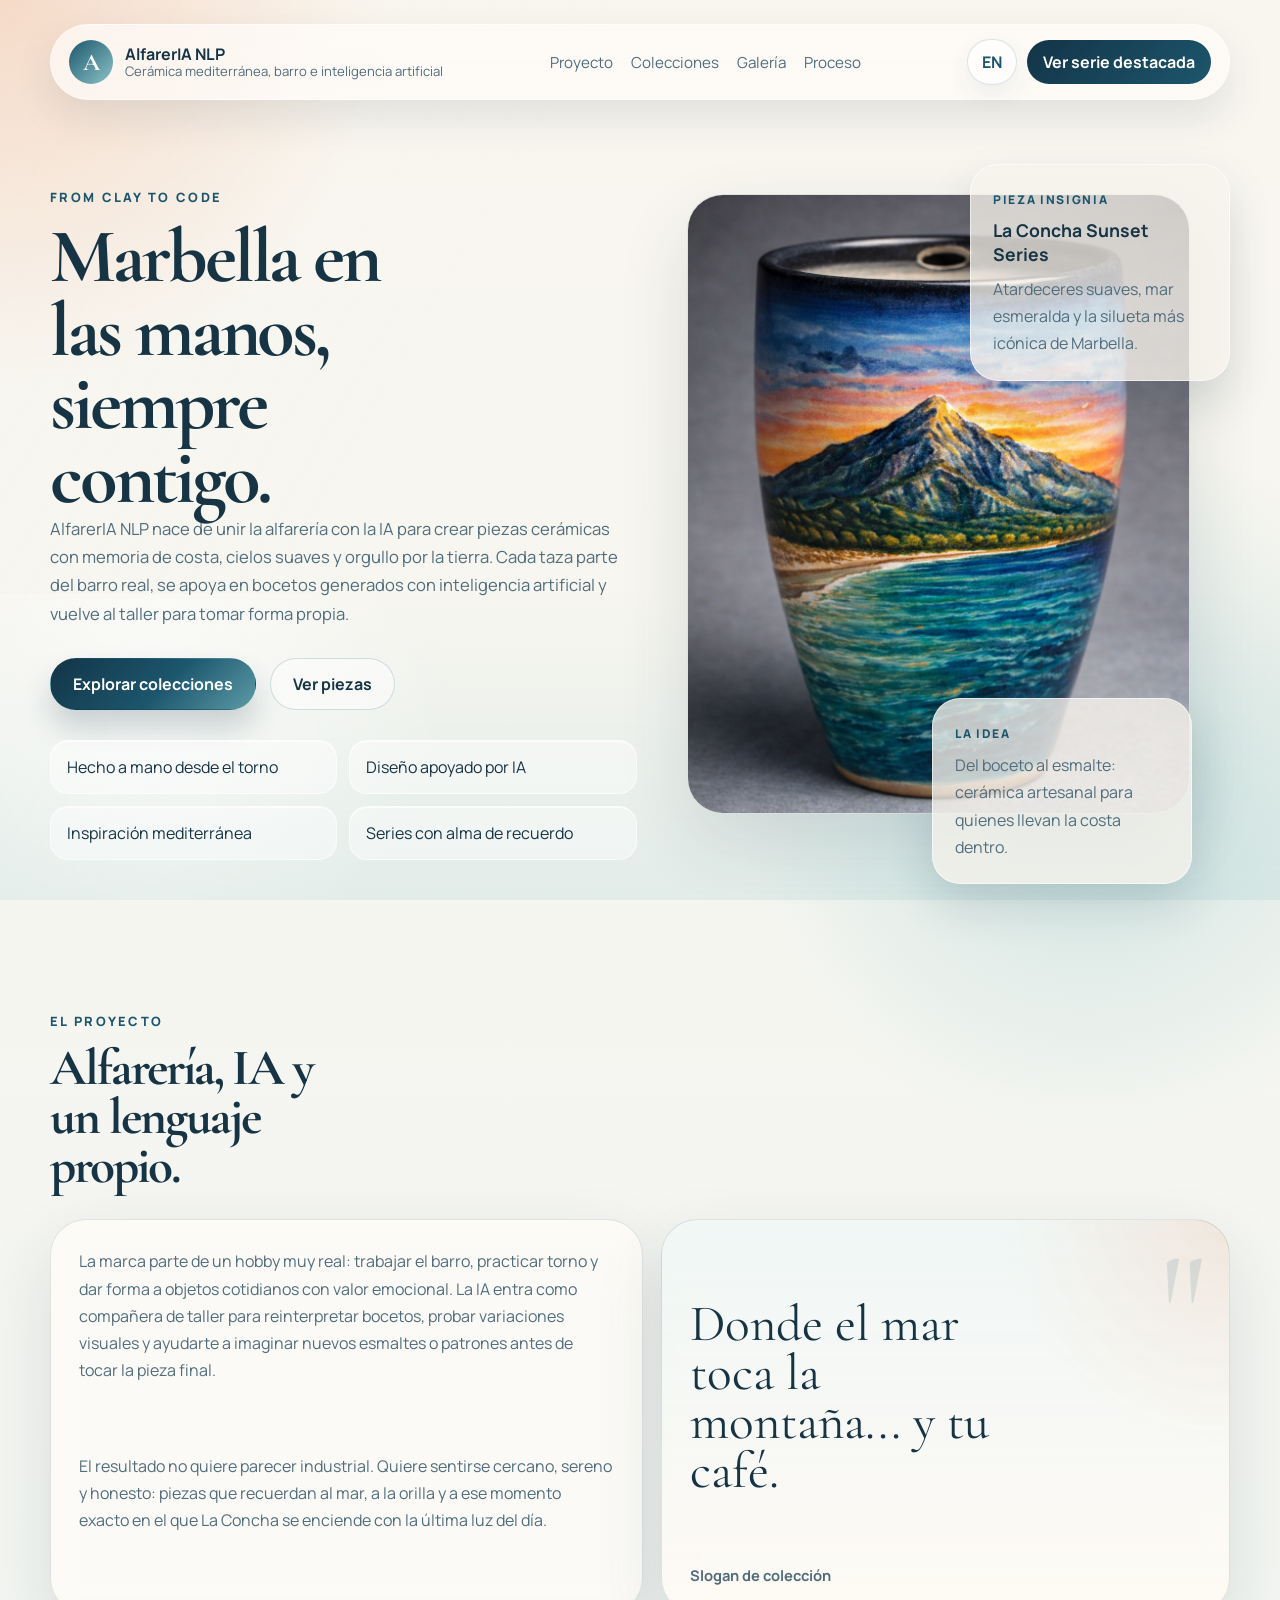
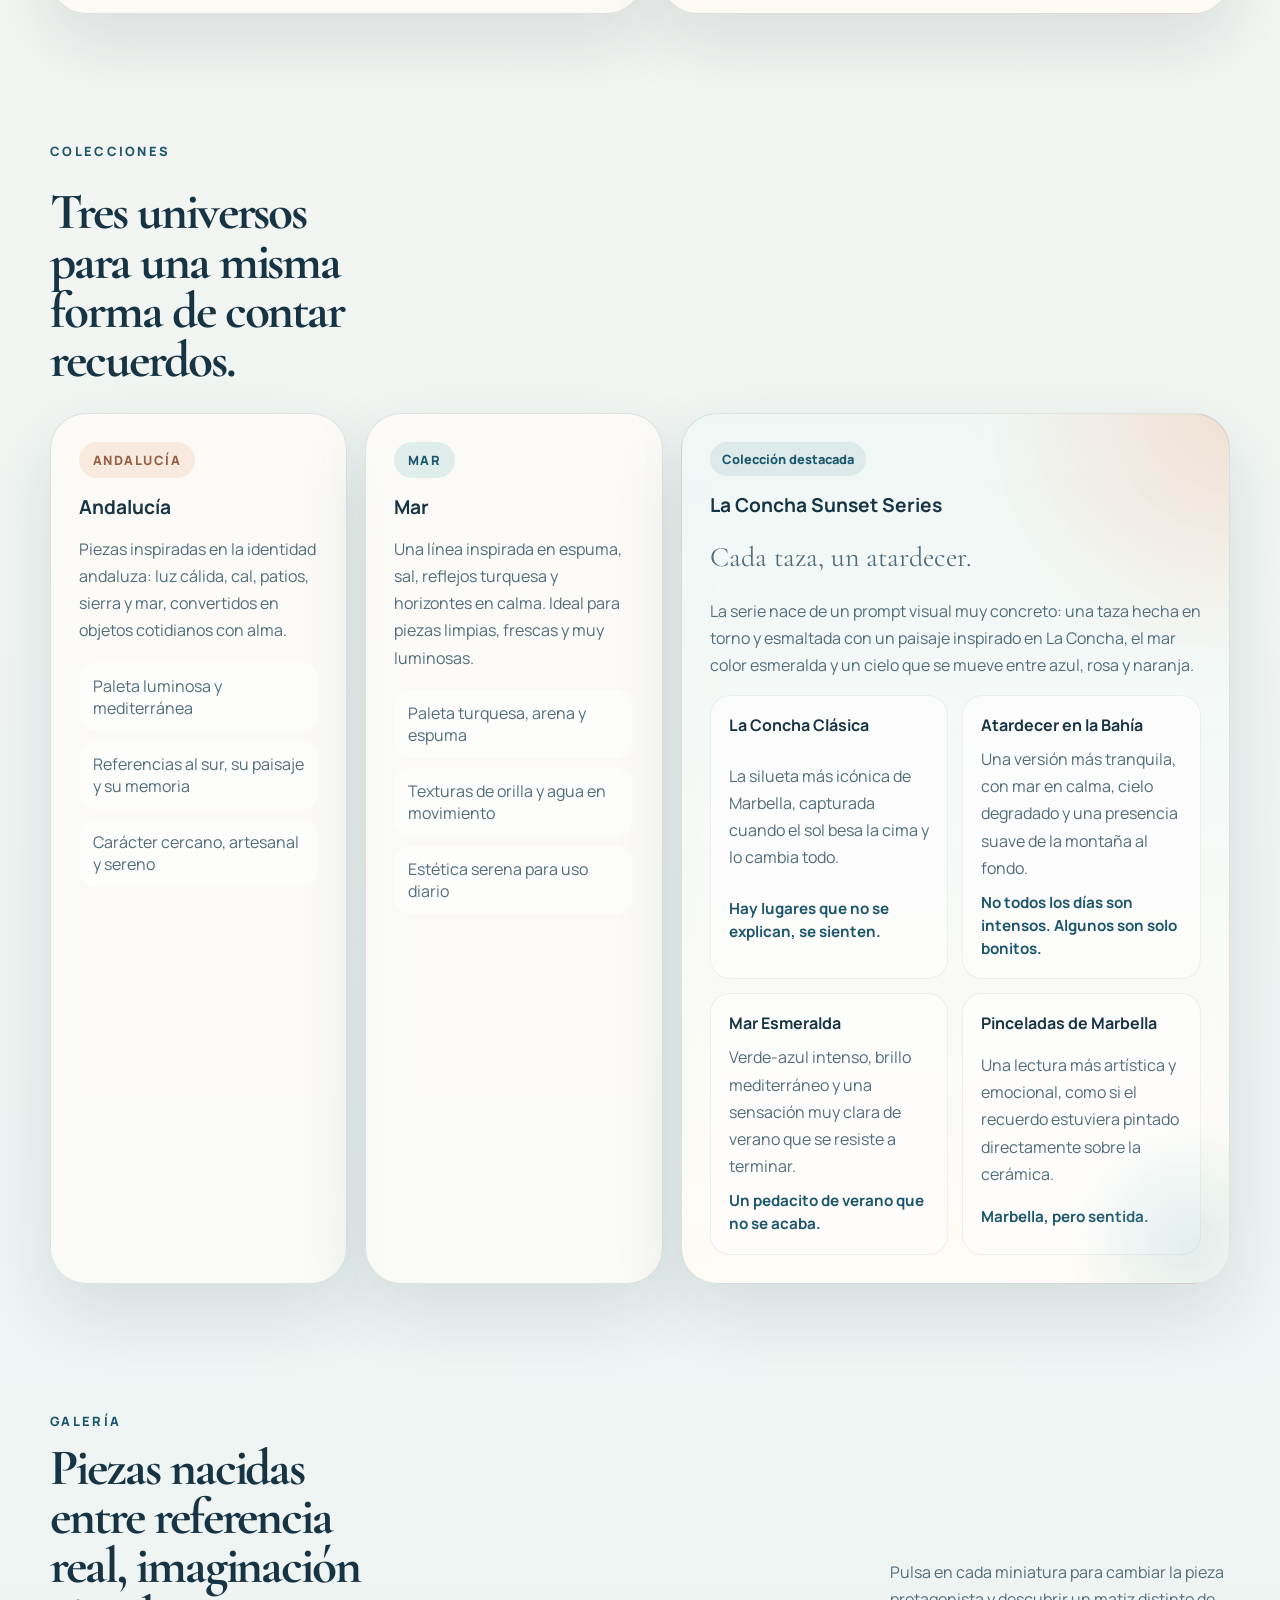
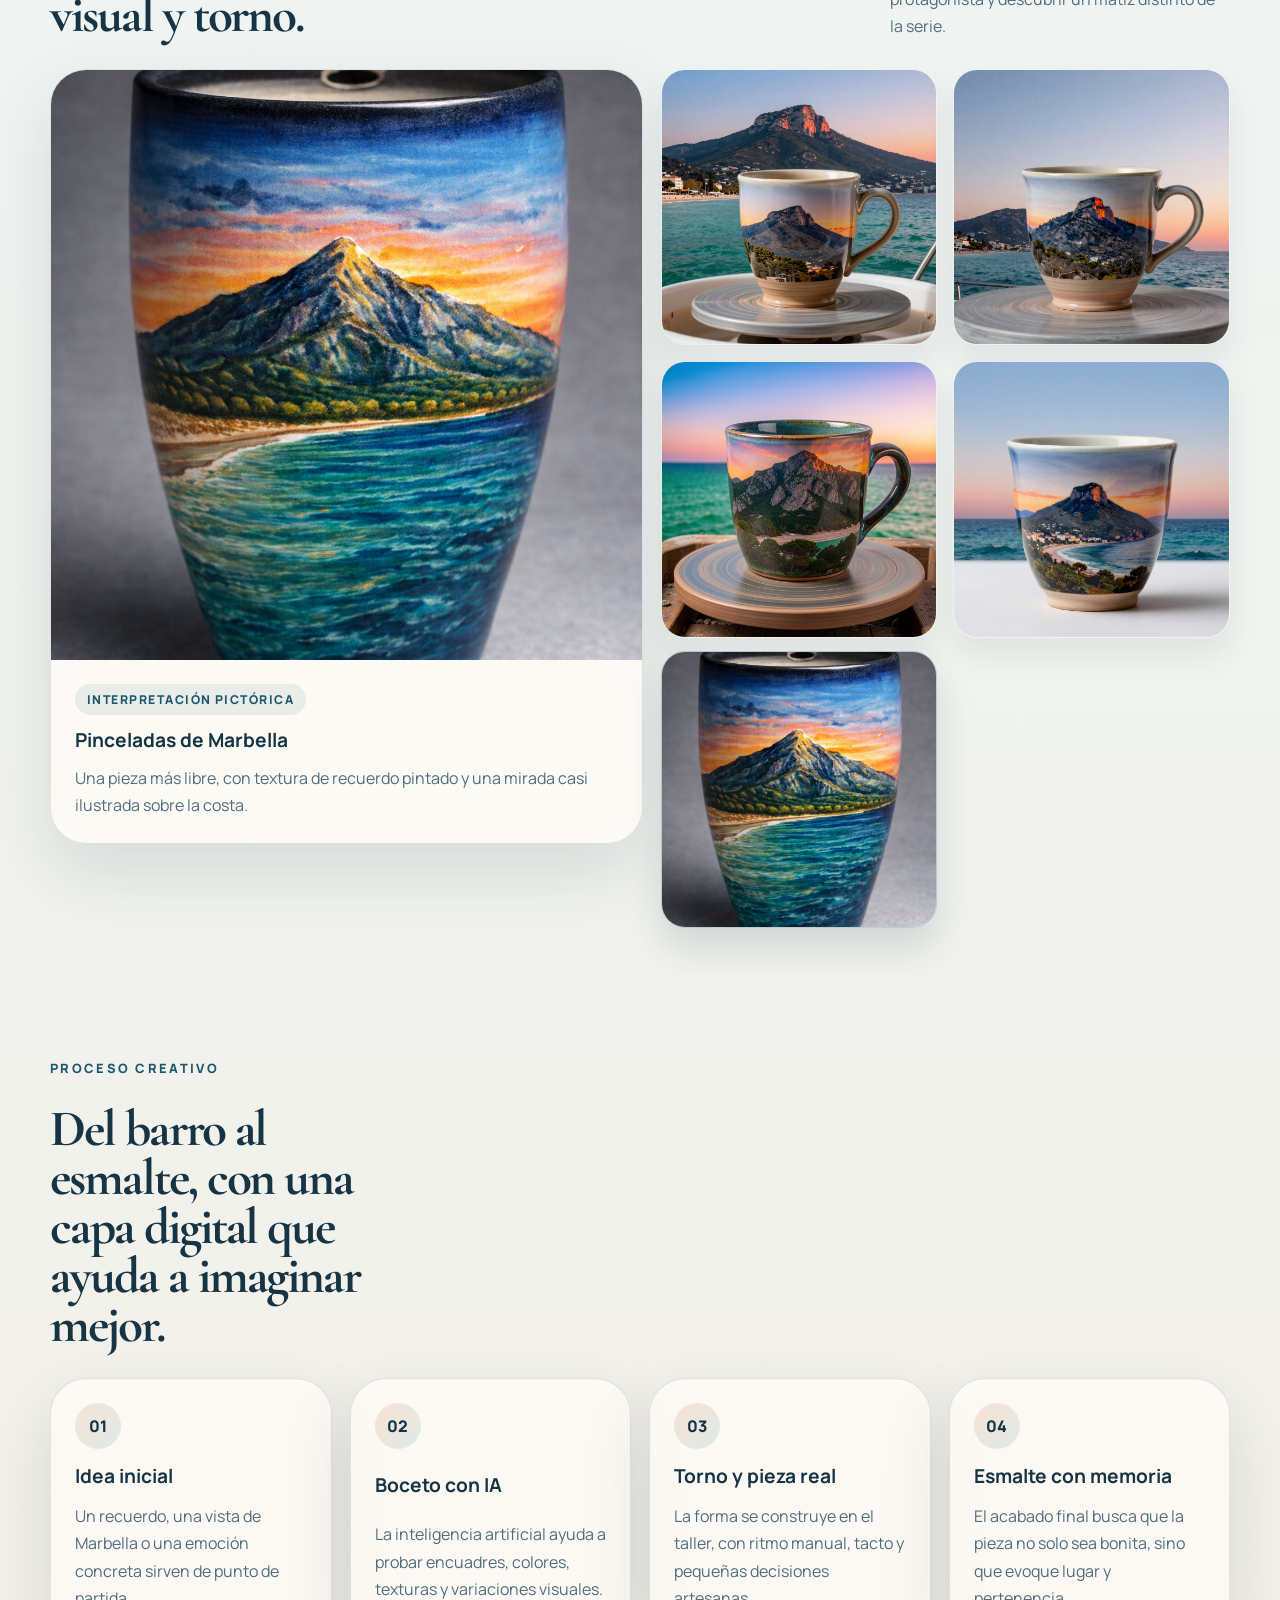
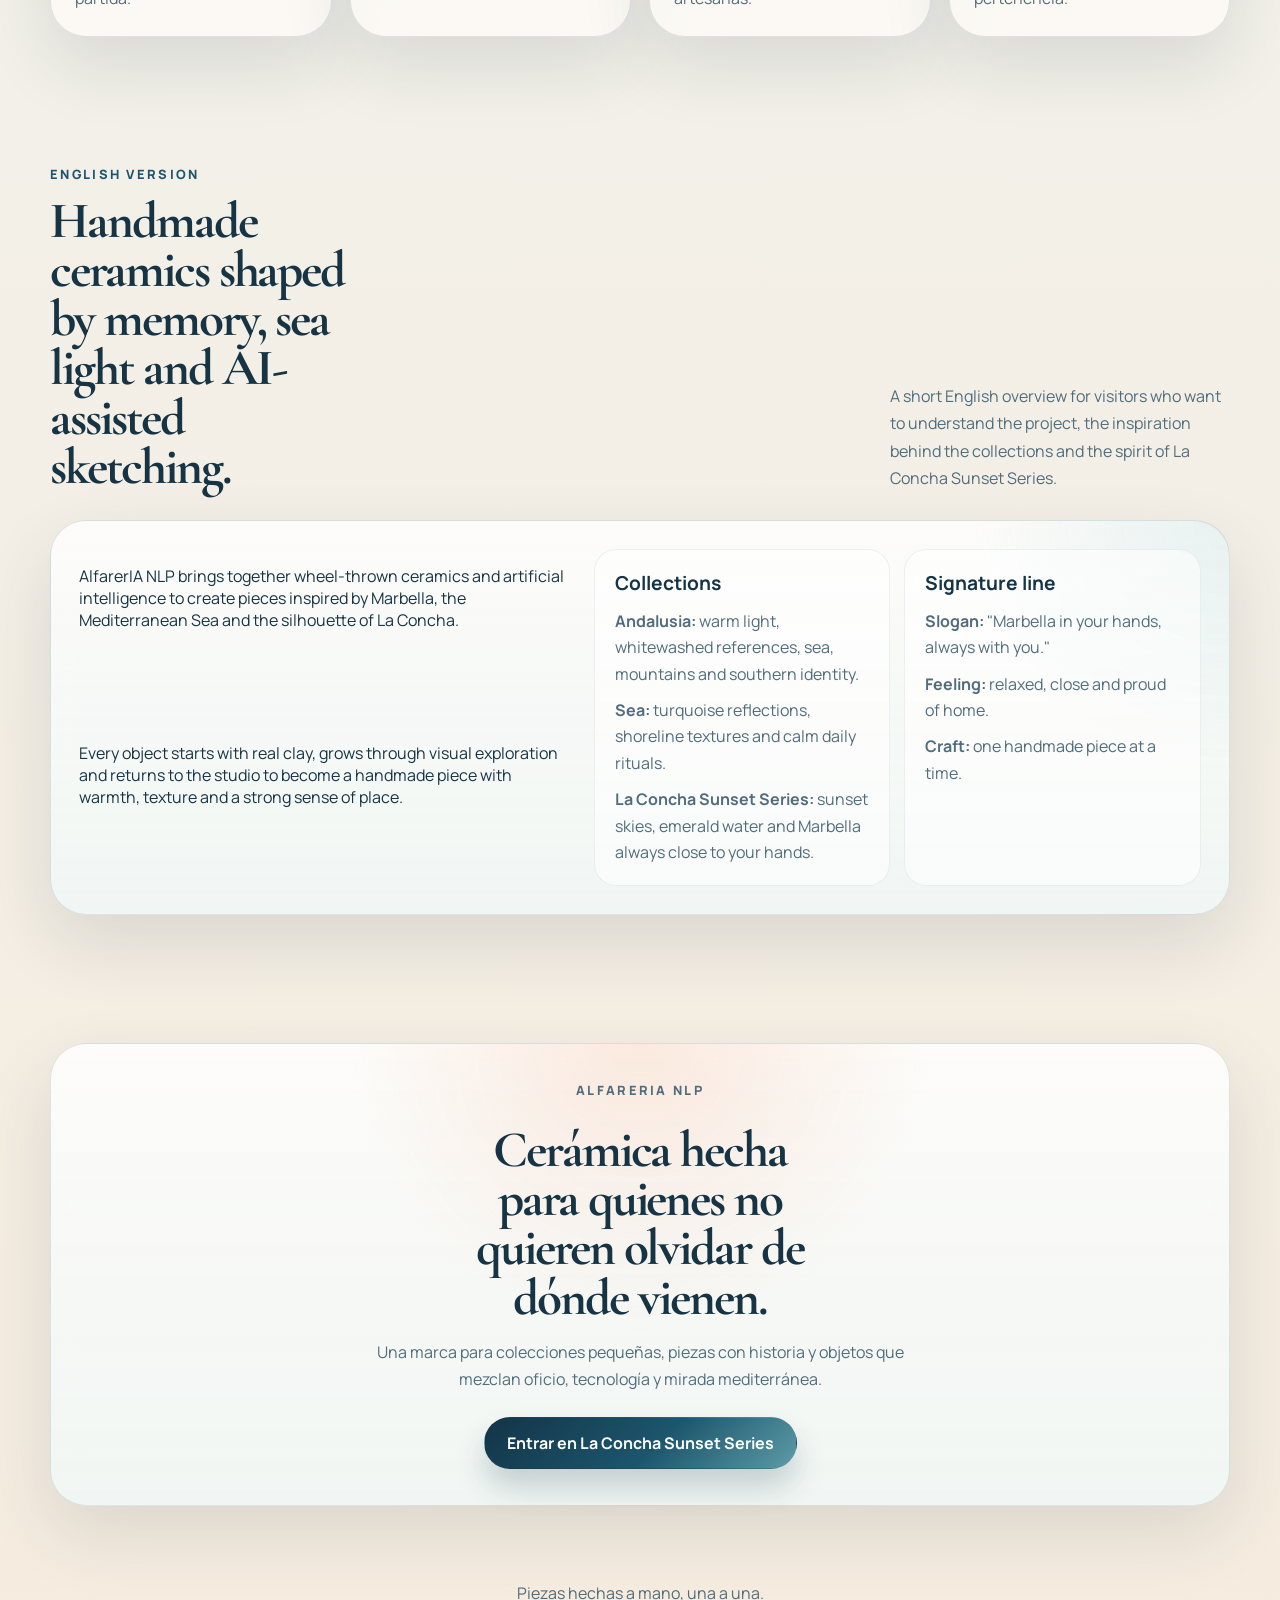
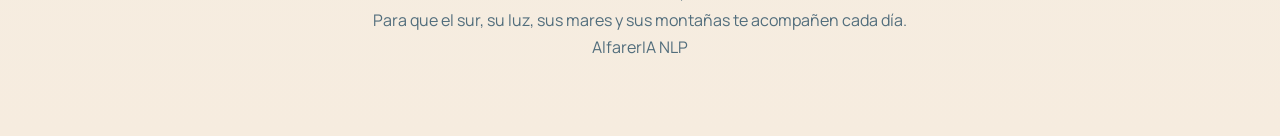
==== index.html @ d413ce05 "Add English navigation button" ====
<!DOCTYPE html>
<html lang="es">
<head>
  <meta charset="UTF-8">
  <meta name="viewport" content="width=device-width, initial-scale=1.0">
  <title>AlfarerIA NLP | Cerámica inspirada en Marbella</title>
  <meta
    name="description"
    content="AlfarerIA NLP une cerámica artesanal e inteligencia artificial para crear piezas inspiradas en Marbella, el mar y La Concha."
  >
  <link rel="preconnect" href="https://fonts.googleapis.com">
  <link rel="preconnect" href="https://fonts.gstatic.com" crossorigin>
  <link
    href="https://fonts.googleapis.com/css2?family=Cormorant+Garamond:wght@500;600;700&family=Manrope:wght@400;500;600;700;800&display=swap"
    rel="stylesheet"
  >
  <link rel="stylesheet" href="./styles.css">
</head>
<body>
  <div class="page-shell">
    <header class="topbar">
      <a class="brand" href="#inicio" aria-label="Ir al inicio de AlfarerIA NLP">
        <span class="brand-mark">A</span>
          <span class="brand-copy">
          <strong>AlfarerIA NLP</strong>
          <span>Cerámica mediterránea, barro e inteligencia artificial</span>
        </span>
      </a>

      <nav class="nav" aria-label="Principal">
        <a href="#proyecto">Proyecto</a>
        <a href="#colecciones">Colecciones</a>
        <a href="#galeria">Galería</a>
        <a href="#proceso">Proceso</a>
      </nav>

      <div class="nav-actions">
        <a class="lang-button" href="#english" aria-label="Ir a la sección en inglés">EN</a>
        <a class="nav-cta" href="#coleccion-destacada">Ver serie destacada</a>
      </div>
    </header>

    <main>
      <section class="hero section" id="inicio">
        <div class="hero-copy">
          <p class="eyebrow">From clay to code</p>
          <h1>Marbella en las manos, siempre contigo.</h1>
          <p class="hero-intro">
            AlfarerIA NLP nace de unir la alfarería con la IA para crear piezas cerámicas con
            memoria de costa, cielos suaves y orgullo por la tierra. Cada taza parte del barro real,
            se apoya en bocetos generados con inteligencia artificial y vuelve al taller para tomar
            forma propia.
          </p>

          <div class="hero-actions">
            <a class="button primary" href="#colecciones">Explorar colecciones</a>
            <a class="button secondary" href="#galeria">Ver piezas</a>
          </div>

          <ul class="hero-highlights" aria-label="Valores de la marca">
            <li>Hecho a mano desde el torno</li>
            <li>Diseño apoyado por IA</li>
            <li>Inspiración mediterránea</li>
            <li>Series con alma de recuerdo</li>
          </ul>
        </div>

        <div class="hero-stage">
          <article class="hero-frame">
            <img
              src="./assets/la-concha-artistica.png"
              alt="Taza cerámica inspirada en La Concha al atardecer"
            >
          </article>

          <article class="hero-note hero-note-top">
            <span class="note-label">Pieza insignia</span>
            <strong>La Concha Sunset Series</strong>
            <p>Atardeceres suaves, mar esmeralda y la silueta más icónica de Marbella.</p>
          </article>

          <article class="hero-note hero-note-bottom">
            <span class="note-label">La idea</span>
            <p>Del boceto al esmalte: cerámica artesanal para quienes llevan la costa dentro.</p>
          </article>
        </div>
      </section>

      <section class="story section" id="proyecto">
        <div class="section-heading">
          <div>
            <p class="eyebrow">El proyecto</p>
            <h2>Alfarería, IA y un lenguaje propio.</h2>
          </div>
        </div>

        <div class="story-layout">
          <article class="story-card story-copy">
            <p>
              La marca parte de un hobby muy real: trabajar el barro, practicar torno y dar forma a
              objetos cotidianos con valor emocional. La IA entra como compañera de taller para
              reinterpretar bocetos, probar variaciones visuales y ayudarte a imaginar nuevos esmaltes
              o patrones antes de tocar la pieza final.
            </p>
            <p>
              El resultado no quiere parecer industrial. Quiere sentirse cercano, sereno y honesto:
              piezas que recuerdan al mar, a la orilla y a ese momento exacto en el que La Concha se
              enciende con la última luz del día.
            </p>
          </article>

          <aside class="story-card story-quote">
            <p class="quote-mark">"</p>
            <p class="quote-copy">
              Donde el mar toca la montaña... y tu café.
            </p>
            <span class="quote-signoff">Slogan de colección</span>
          </aside>
        </div>
      </section>

      <section class="collections section" id="colecciones">
        <div class="section-heading">
          <p class="eyebrow">Colecciones</p>
          <h2>Tres universos para una misma forma de contar recuerdos.</h2>
        </div>

        <div class="collections-grid">
          <article class="collection-card">
            <div class="collection-icon cats">Andalucía</div>
            <h3>Andalucía</h3>
            <p>
              Piezas inspiradas en la identidad andaluza: luz cálida, cal, patios, sierra y mar,
              convertidos en objetos cotidianos con alma.
            </p>
            <ul class="collection-points">
              <li>Paleta luminosa y mediterránea</li>
              <li>Referencias al sur, su paisaje y su memoria</li>
              <li>Carácter cercano, artesanal y sereno</li>
            </ul>
          </article>

          <article class="collection-card">
            <div class="collection-icon sea">Mar</div>
            <h3>Mar</h3>
            <p>
              Una línea inspirada en espuma, sal, reflejos turquesa y horizontes en calma. Ideal
              para piezas limpias, frescas y muy luminosas.
            </p>
            <ul class="collection-points">
              <li>Paleta turquesa, arena y espuma</li>
              <li>Texturas de orilla y agua en movimiento</li>
              <li>Estética serena para uso diario</li>
            </ul>
          </article>

          <article class="collection-card featured" id="coleccion-destacada">
            <div class="collection-badge">Colección destacada</div>
            <h3>La Concha Sunset Series</h3>
            <p class="featured-slogan">Cada taza, un atardecer.</p>
            <p>
              La serie nace de un prompt visual muy concreto: una taza hecha en torno y esmaltada con
              un paisaje inspirado en La Concha, el mar color esmeralda y un cielo que se mueve entre
              azul, rosa y naranja.
            </p>

            <div class="series-content">
              <article class="series-piece">
                <h4>La Concha Clásica</h4>
                <p>
                  La silueta más icónica de Marbella, capturada cuando el sol besa la cima y lo cambia
                  todo.
                </p>
                <blockquote>Hay lugares que no se explican, se sienten.</blockquote>
              </article>

              <article class="series-piece">
                <h4>Atardecer en la Bahía</h4>
                <p>
                  Una versión más tranquila, con mar en calma, cielo degradado y una presencia suave
                  de la montaña al fondo.
                </p>
                <blockquote>No todos los días son intensos. Algunos son solo bonitos.</blockquote>
              </article>

              <article class="series-piece">
                <h4>Mar Esmeralda</h4>
                <p>
                  Verde-azul intenso, brillo mediterráneo y una sensación muy clara de verano que se
                  resiste a terminar.
                </p>
                <blockquote>Un pedacito de verano que no se acaba.</blockquote>
              </article>

              <article class="series-piece">
                <h4>Pinceladas de Marbella</h4>
                <p>
                  Una lectura más artística y emocional, como si el recuerdo estuviera pintado
                  directamente sobre la cerámica.
                </p>
                <blockquote>Marbella, pero sentida.</blockquote>
              </article>
            </div>
          </article>
        </div>
      </section>

      <section class="gallery section" id="galeria">
        <div class="section-heading split">
          <div>
            <p class="eyebrow">Galería</p>
            <h2>Piezas nacidas entre referencia real, imaginación visual y torno.</h2>
          </div>
          <p class="section-note">
            Pulsa en cada miniatura para cambiar la pieza protagonista y descubrir un matiz distinto
            de la serie.
          </p>
        </div>

        <div class="gallery-layout">
          <article class="gallery-spotlight">
            <img
              id="spotlight-image"
              src="./assets/la-concha-artistica.png"
              alt="Pieza destacada de AlfarerIA NLP"
            >
            <div class="spotlight-copy">
              <span class="spotlight-kicker" id="spotlight-kicker">Interpretación pictórica</span>
              <h3 id="spotlight-title">Pinceladas de Marbella</h3>
              <p id="spotlight-text">
                Una pieza más libre, con textura de recuerdo pintado y una mirada casi ilustrada
                sobre la costa.
              </p>
            </div>
          </article>

          <div class="gallery-thumbs" aria-label="Selector de piezas">
            <button
              class="thumb-button"
              type="button"
              data-image="./assets/la-concha-bahia.png"
              data-kicker="La Concha Sunset Series"
              data-title="Atardecer en la bahía"
              data-text="Una taza que recoge la calma del Mediterráneo y la convierte en un pequeño ritual diario."
            >
              <img src="./assets/la-concha-bahia.png" alt="Vista de Atardecer en la bahía">
            </button>

            <button
              class="thumb-button"
              type="button"
              data-image="./assets/la-concha-torno.png"
              data-kicker="Pieza en proceso"
              data-title="La montaña sobre el torno"
              data-text="El paisaje mediterráneo se funde con el gesto artesanal y recuerda de dónde viene cada forma."
            >
              <img src="./assets/la-concha-torno.png" alt="Taza en torno inspirada en La Concha">
            </button>

            <button
              class="thumb-button"
              type="button"
              data-image="./assets/la-concha-mar.png"
              data-kicker="Serie destacada"
              data-title="Mar esmeralda"
              data-text="Turquesas luminosos, aire salino y la sensación de tener la costa a un sorbo de distancia."
            >
              <img src="./assets/la-concha-mar.png" alt="Taza con mar esmeralda y La Concha">
            </button>

            <button
              class="thumb-button"
              type="button"
              data-image="./assets/la-concha-costa.png"
              data-kicker="Lectura serena"
              data-title="Costa en calma"
              data-text="Una versión limpia y suave que deja respirar la orilla, la curva de la bahía y la luz del final del día."
            >
              <img src="./assets/la-concha-costa.png" alt="Taza con vista de la costa de Marbella">
            </button>

            <button
              class="thumb-button active"
              type="button"
              data-image="./assets/la-concha-artistica.png"
              data-kicker="Interpretación pictórica"
              data-title="Pinceladas de Marbella"
              data-text="Una pieza más libre, con textura de recuerdo pintado y una mirada casi ilustrada sobre la costa."
            >
              <img src="./assets/la-concha-artistica.png" alt="Pieza artística inspirada en Marbella">
            </button>
          </div>
        </div>
      </section>

      <section class="process section" id="proceso">
        <div class="section-heading">
          <p class="eyebrow">Proceso creativo</p>
          <h2>Del barro al esmalte, con una capa digital que ayuda a imaginar mejor.</h2>
        </div>

        <div class="process-grid">
          <article class="process-card">
            <span>01</span>
            <h3>Idea inicial</h3>
            <p>Un recuerdo, una vista de Marbella o una emoción concreta sirven de punto de partida.</p>
          </article>

          <article class="process-card">
            <span>02</span>
            <h3>Boceto con IA</h3>
            <p>La inteligencia artificial ayuda a probar encuadres, colores, texturas y variaciones visuales.</p>
          </article>

          <article class="process-card">
            <span>03</span>
            <h3>Torno y pieza real</h3>
            <p>La forma se construye en el taller, con ritmo manual, tacto y pequeñas decisiones artesanas.</p>
          </article>

          <article class="process-card">
            <span>04</span>
            <h3>Esmalte con memoria</h3>
            <p>El acabado final busca que la pieza no solo sea bonita, sino que evoque lugar y pertenencia.</p>
          </article>
        </div>
      </section>

      <section class="translation section" id="english">
        <div class="section-heading split">
          <div>
            <p class="eyebrow">English version</p>
            <h2>Handmade ceramics shaped by memory, sea light and AI-assisted sketching.</h2>
          </div>
          <p class="section-note">
            A short English overview for visitors who want to understand the project, the inspiration
            behind the collections and the spirit of La Concha Sunset Series.
          </p>
        </div>

        <div class="translation-card">
          <div class="translation-copy">
            <p>
              AlfarerIA NLP brings together wheel-thrown ceramics and artificial intelligence to create
              pieces inspired by Marbella, the Mediterranean Sea and the silhouette of La Concha.
            </p>
            <p>
              Every object starts with real clay, grows through visual exploration and returns to the
              studio to become a handmade piece with warmth, texture and a strong sense of place.
            </p>
          </div>

          <div class="translation-grid">
            <article>
              <h3>Collections</h3>
              <p><strong>Andalusia:</strong> warm light, whitewashed references, sea, mountains and southern identity.</p>
              <p><strong>Sea:</strong> turquoise reflections, shoreline textures and calm daily rituals.</p>
              <p><strong>La Concha Sunset Series:</strong> sunset skies, emerald water and Marbella always close to your hands.</p>
            </article>

            <article>
              <h3>Signature line</h3>
              <p><strong>Slogan:</strong> "Marbella in your hands, always with you."</p>
              <p><strong>Feeling:</strong> relaxed, close and proud of home.</p>
              <p><strong>Craft:</strong> one handmade piece at a time.</p>
            </article>
          </div>
        </div>
      </section>

      <section class="cta section">
        <div class="cta-card">
          <p class="eyebrow">AlfarerIA NLP</p>
          <h2>Cerámica hecha para quienes no quieren olvidar de dónde vienen.</h2>
          <p>
            Una marca para colecciones pequeñas, piezas con historia y objetos que mezclan oficio,
            tecnología y mirada mediterránea.
          </p>
          <a class="button primary" href="#coleccion-destacada">Entrar en La Concha Sunset Series</a>
        </div>
      </section>
    </main>

    <footer class="footer">
      <p>Piezas hechas a mano, una a una.</p>
      <p>Para que el sur, su luz, sus mares y sus montañas te acompañen cada día.</p>
      <p>AlfarerIA NLP</p>
    </footer>
  </div>

  <script src="./script.js"></script>
</body>
</html>
---- styles.css ----
:root {
  --sand-0: #f8f3ea;
  --sand-1: #efe4d5;
  --foam: #edf7f6;
  --sea-light: #8cc4c7;
  --sea: #5c9ba7;
  --sea-deep: #1c566d;
  --sea-night: #133447;
  --sunset: #f1b38f;
  --pearl: #fffdfa;
  --ink: #173445;
  --ink-soft: #516d7c;
  --line: rgba(23, 52, 69, 0.12);
  --shadow: 0 28px 70px rgba(23, 52, 69, 0.12);
  --radius-xl: 36px;
  --radius-lg: 28px;
  --radius-md: 20px;
  --radius-sm: 14px;
}

* {
  box-sizing: border-box;
}

html {
  scroll-behavior: smooth;
}

body {
  margin: 0;
  min-height: 100vh;
  color: var(--ink);
  font-family: "Manrope", "Avenir Next", "Segoe UI", sans-serif;
  background:
    radial-gradient(circle at top left, rgba(241, 179, 143, 0.44), transparent 24rem),
    radial-gradient(circle at 85% 12%, rgba(140, 196, 199, 0.38), transparent 22rem),
    linear-gradient(180deg, #f9f6ef 0%, #eef5f4 44%, #f6ecdf 100%);
}

body::before,
body::after {
  content: "";
  position: fixed;
  inset: auto 0 0;
  pointer-events: none;
  z-index: 0;
}

body::before {
  height: 34vh;
  background:
    radial-gradient(circle at 12% 30%, rgba(255, 255, 255, 0.58), transparent 18rem),
    linear-gradient(180deg, rgba(237, 247, 246, 0), rgba(140, 196, 199, 0.18));
}

body::after {
  inset: 0;
  background-image:
    linear-gradient(120deg, rgba(255, 255, 255, 0.16) 0%, transparent 36%),
    repeating-linear-gradient(
      -18deg,
      rgba(255, 255, 255, 0.1) 0,
      rgba(255, 255, 255, 0.1) 1px,
      transparent 1px,
      transparent 16px
    );
  opacity: 0.4;
}

img {
  display: block;
  width: 100%;
}

a {
  color: inherit;
}

button,
input,
select {
  font: inherit;
}

.page-shell {
  position: relative;
  z-index: 1;
  width: min(1180px, calc(100% - 32px));
  margin: 24px auto 56px;
}

.topbar {
  position: sticky;
  top: 16px;
  display: flex;
  align-items: center;
  justify-content: space-between;
  gap: 18px;
  padding: 14px 18px;
  border: 1px solid rgba(255, 255, 255, 0.55);
  border-radius: 999px;
  background: rgba(255, 253, 250, 0.7);
  box-shadow: 0 18px 40px rgba(20, 52, 69, 0.1);
  backdrop-filter: blur(18px);
}

.brand {
  display: inline-flex;
  align-items: center;
  gap: 12px;
  text-decoration: none;
}

.brand-mark {
  display: grid;
  place-items: center;
  width: 44px;
  height: 44px;
  border-radius: 50%;
  background: linear-gradient(135deg, var(--sea-deep) 0%, var(--sea-light) 100%);
  color: #fff;
  font-family: "Cormorant Garamond", Georgia, serif;
  font-size: 1.5rem;
  font-weight: 700;
}

.brand-copy {
  display: grid;
  gap: 2px;
  line-height: 1.05;
}

.brand-copy strong {
  font-size: 1rem;
}

.brand-copy span {
  color: var(--ink-soft);
  font-size: 0.82rem;
}

.nav {
  display: flex;
  gap: 18px;
}

.nav-actions {
  display: flex;
  align-items: center;
  gap: 10px;
}

.nav a,
.nav-cta,
.lang-button {
  text-decoration: none;
  transition: color 180ms ease, transform 180ms ease, background 180ms ease;
}

.nav a {
  color: var(--ink-soft);
  font-size: 0.95rem;
}

.nav a:hover,
.nav a:focus-visible {
  color: var(--sea-deep);
}

.nav-cta,
.lang-button,
.button {
  display: inline-flex;
  align-items: center;
  justify-content: center;
  border-radius: 999px;
  text-decoration: none;
  font-weight: 700;
}

.nav-cta {
  padding: 11px 16px;
  background: linear-gradient(135deg, var(--sea-night) 0%, var(--sea-deep) 100%);
  color: #fff;
}

.lang-button {
  min-width: 46px;
  padding: 11px 14px;
  border: 1px solid rgba(28, 86, 109, 0.16);
  background: rgba(255, 255, 255, 0.58);
  color: var(--sea-deep);
  box-shadow: 0 10px 24px rgba(20, 52, 69, 0.07);
}

.lang-button:hover,
.lang-button:focus-visible,
.nav-cta:hover,
.button:hover {
  transform: translateY(-1px);
}

.section {
  padding: 64px 0;
}

.hero {
  display: grid;
  grid-template-columns: 1.02fr 0.98fr;
  gap: 30px;
  align-items: center;
  min-height: calc(100vh - 140px);
}

.eyebrow {
  margin: 0 0 14px;
  color: var(--sea-deep);
  font-size: 0.8rem;
  font-weight: 800;
  letter-spacing: 0.18em;
  text-transform: uppercase;
}

h1,
h2,
h3,
h4 {
  margin: 0;
}

h1,
h2 {
  font-family: "Cormorant Garamond", Georgia, serif;
  letter-spacing: -0.04em;
  line-height: 0.96;
}

h1 {
  max-width: 11ch;
  font-size: clamp(3.4rem, 6vw, 6.1rem);
}

h2 {
  max-width: 13ch;
  font-size: clamp(2.5rem, 4vw, 4rem);
}

h3 {
  font-size: 1.2rem;
}

.hero-intro,
.section-note,
.story-copy p,
.collection-card p,
.series-piece p,
.spotlight-copy p,
.process-card p,
.cta-card p,
.footer p,
.hero-note p {
  margin: 0;
  color: var(--ink-soft);
  line-height: 1.7;
}

.hero-intro {
  max-width: 62ch;
  font-size: 1.04rem;
}

.hero-actions {
  display: flex;
  flex-wrap: wrap;
  gap: 14px;
  margin-top: 30px;
}

.button {
  padding: 14px 22px;
  border: 1px solid transparent;
  transition: transform 180ms ease, box-shadow 180ms ease, border-color 180ms ease;
}

.button.primary {
  background: linear-gradient(135deg, var(--sea-night) 0%, var(--sea-deep) 55%, var(--sea) 100%);
  color: #fff;
  box-shadow: 0 18px 30px rgba(19, 52, 71, 0.2);
}

.button.secondary {
  border-color: rgba(28, 86, 109, 0.18);
  background: rgba(255, 255, 255, 0.48);
  color: var(--ink);
}

.hero-highlights {
  display: grid;
  grid-template-columns: repeat(2, minmax(0, 1fr));
  gap: 12px;
  padding: 0;
  margin: 30px 0 0;
  list-style: none;
}

.hero-highlights li {
  padding: 15px 16px;
  border: 1px solid rgba(255, 255, 255, 0.6);
  border-radius: 18px;
  background: rgba(255, 255, 255, 0.42);
  box-shadow: inset 0 1px 0 rgba(255, 255, 255, 0.65);
}

.hero-stage {
  position: relative;
  min-height: 720px;
}

.hero-frame,
.story-card,
.collection-card,
.gallery-spotlight,
.process-card,
.cta-card {
  border: 1px solid var(--line);
  border-radius: var(--radius-xl);
  background: rgba(255, 253, 249, 0.72);
  box-shadow: var(--shadow);
  backdrop-filter: blur(12px);
}

.hero-frame {
  position: absolute;
  inset: 30px 40px 70px 20px;
  overflow: hidden;
}

.hero-frame img {
  height: 100%;
  object-fit: cover;
}

.hero-frame::after {
  content: "";
  position: absolute;
  inset: auto 0 0;
  height: 44%;
  background: linear-gradient(180deg, rgba(20, 52, 69, 0), rgba(20, 52, 69, 0.12));
}

.hero-note {
  position: absolute;
  max-width: 260px;
  padding: 22px;
  border: 1px solid rgba(255, 255, 255, 0.58);
  border-radius: var(--radius-lg);
  background: rgba(247, 242, 236, 0.78);
  box-shadow: 0 20px 45px rgba(23, 52, 69, 0.14);
  animation: float-card 7s ease-in-out infinite;
}

.hero-note-top {
  top: 0;
  right: 0;
}

.hero-note-bottom {
  right: 38px;
  bottom: 0;
  animation-delay: 1.2s;
}

.note-label {
  display: inline-block;
  margin-bottom: 10px;
  color: var(--sea-deep);
  font-size: 0.75rem;
  font-weight: 800;
  letter-spacing: 0.14em;
  text-transform: uppercase;
}

.hero-note strong {
  display: block;
  margin-bottom: 10px;
  font-size: 1.1rem;
}

.section-heading {
  display: grid;
  gap: 14px;
  margin-bottom: 28px;
}

.section-heading.split {
  grid-template-columns: 1fr 340px;
  align-items: end;
}

.story-layout,
.gallery-layout {
  display: grid;
  grid-template-columns: 1.02fr 0.98fr;
  gap: 18px;
}

.story-card {
  padding: 28px;
}

.story-copy {
  display: grid;
  gap: 18px;
}

.story-quote {
  position: relative;
  display: grid;
  align-content: center;
  min-height: 100%;
  overflow: hidden;
  background:
    radial-gradient(circle at top right, rgba(241, 179, 143, 0.24), transparent 14rem),
    linear-gradient(180deg, rgba(239, 247, 246, 0.86), rgba(255, 250, 244, 0.92));
}

.quote-mark {
  position: absolute;
  top: 10px;
  right: 24px;
  margin: 0;
  color: rgba(28, 86, 109, 0.12);
  font-family: "Cormorant Garamond", Georgia, serif;
  font-size: 10rem;
  line-height: 1;
}

.quote-copy {
  position: relative;
  z-index: 1;
  max-width: 13ch;
  font-family: "Cormorant Garamond", Georgia, serif;
  font-size: clamp(2rem, 4vw, 3.4rem);
  line-height: 0.96;
}

.quote-signoff {
  position: relative;
  z-index: 1;
  margin-top: 18px;
  color: var(--ink-soft);
  font-size: 0.92rem;
  font-weight: 700;
}

.collections-grid {
  display: grid;
  grid-template-columns: 0.78fr 0.78fr 1.44fr;
  gap: 18px;
}

.collection-card {
  display: grid;
  align-content: start;
  gap: 16px;
  padding: 28px;
}

.collection-icon {
  width: fit-content;
  padding: 9px 14px;
  border-radius: 999px;
  font-size: 0.8rem;
  font-weight: 800;
  letter-spacing: 0.12em;
  text-transform: uppercase;
}

.collection-icon.cats {
  background: rgba(241, 179, 143, 0.22);
  color: #945f42;
}

.collection-icon.sea {
  background: rgba(140, 196, 199, 0.24);
  color: var(--sea-deep);
}

.collection-points {
  display: grid;
  gap: 10px;
  padding: 0;
  margin: 2px 0 0;
  list-style: none;
}

.collection-points li {
  padding: 12px 14px;
  border-radius: 16px;
  background: rgba(255, 255, 255, 0.5);
  color: var(--ink-soft);
}

.collection-card.featured {
  position: relative;
  overflow: hidden;
  background:
    radial-gradient(circle at top right, rgba(241, 179, 143, 0.34), transparent 16rem),
    linear-gradient(180deg, rgba(239, 247, 246, 0.92), rgba(255, 251, 246, 0.95));
}

.collection-card.featured::after {
  content: "";
  position: absolute;
  inset: auto -80px -80px auto;
  width: 240px;
  height: 240px;
  border-radius: 50%;
  background: radial-gradient(circle, rgba(140, 196, 199, 0.25), transparent 72%);
}

.collection-badge,
.spotlight-kicker,
.featured-slogan {
  width: fit-content;
}

.collection-badge {
  padding: 8px 12px;
  border-radius: 999px;
  background: rgba(28, 86, 109, 0.09);
  color: var(--sea-deep);
  font-size: 0.8rem;
  font-weight: 800;
}

.featured-slogan {
  margin: -6px 0 0;
  color: var(--sea-night);
  font-family: "Cormorant Garamond", Georgia, serif;
  font-size: 1.75rem;
}

.series-content {
  display: grid;
  grid-template-columns: repeat(2, minmax(0, 1fr));
  gap: 14px;
}

.series-piece {
  position: relative;
  display: grid;
  gap: 10px;
  padding: 18px;
  border: 1px solid rgba(28, 86, 109, 0.08);
  border-radius: 20px;
  background: rgba(255, 255, 255, 0.54);
}

.series-piece blockquote {
  margin: 0;
  color: var(--sea-deep);
  font-size: 0.95rem;
  font-weight: 700;
  line-height: 1.5;
}

.gallery-layout {
  align-items: start;
}

.gallery-spotlight {
  overflow: hidden;
}

.gallery-spotlight img {
  aspect-ratio: 1 / 1;
  object-fit: cover;
}

.spotlight-copy {
  display: grid;
  gap: 12px;
  padding: 24px;
}

.spotlight-kicker {
  padding: 7px 12px;
  border-radius: 999px;
  background: rgba(28, 86, 109, 0.08);
  color: var(--sea-deep);
  font-size: 0.76rem;
  font-weight: 800;
  letter-spacing: 0.12em;
  text-transform: uppercase;
}

.gallery-thumbs {
  display: grid;
  grid-template-columns: repeat(2, minmax(0, 1fr));
  gap: 16px;
}

.thumb-button {
  padding: 0;
  border: 1px solid transparent;
  border-radius: 24px;
  background: transparent;
  overflow: hidden;
  box-shadow: 0 16px 30px rgba(23, 52, 69, 0.08);
  cursor: pointer;
  transition: transform 180ms ease, box-shadow 180ms ease, border-color 180ms ease;
}

.thumb-button img {
  aspect-ratio: 1 / 1;
  object-fit: cover;
}

.thumb-button:hover,
.thumb-button:focus-visible,
.thumb-button.active {
  transform: translateY(-3px);
  border-color: rgba(28, 86, 109, 0.24);
  box-shadow: 0 20px 36px rgba(23, 52, 69, 0.14);
}

.process-grid {
  display: grid;
  grid-template-columns: repeat(4, minmax(0, 1fr));
  gap: 18px;
}

.process-card {
  display: grid;
  gap: 14px;
  padding: 24px;
}

.process-card span {
  width: 46px;
  height: 46px;
  display: grid;
  place-items: center;
  border-radius: 50%;
  background: linear-gradient(135deg, rgba(241, 179, 143, 0.32), rgba(140, 196, 199, 0.28));
  color: var(--sea-night);
  font-weight: 800;
}

.translation-card {
  display: grid;
  grid-template-columns: 0.9fr 1.1fr;
  gap: 18px;
  padding: 28px;
  border: 1px solid var(--line);
  border-radius: var(--radius-xl);
  background:
    radial-gradient(circle at top right, rgba(140, 196, 199, 0.18), transparent 16rem),
    linear-gradient(180deg, rgba(255, 255, 255, 0.78), rgba(239, 247, 246, 0.88));
  box-shadow: var(--shadow);
  backdrop-filter: blur(12px);
}

.translation-copy {
  display: grid;
  gap: 16px;
}

.translation-grid {
  display: grid;
  grid-template-columns: repeat(2, minmax(0, 1fr));
  gap: 14px;
}

.translation-grid article {
  padding: 20px;
  border-radius: 22px;
  background: rgba(255, 255, 255, 0.56);
  border: 1px solid rgba(28, 86, 109, 0.08);
}

.translation-grid h3 {
  margin-bottom: 12px;
}

.translation-grid p {
  margin: 0 0 10px;
  color: var(--ink-soft);
  line-height: 1.65;
}

.translation-grid p:last-child {
  margin-bottom: 0;
}

.cta-card {
  padding: 36px;
  text-align: center;
  background:
    radial-gradient(circle at top center, rgba(241, 179, 143, 0.26), transparent 18rem),
    linear-gradient(180deg, rgba(255, 255, 255, 0.8), rgba(239, 247, 246, 0.86));
}

.cta-card h2 {
  max-width: 15ch;
  margin: 0 auto 16px;
}

.cta-card p {
  max-width: 58ch;
  margin: 0 auto 24px;
}

.footer {
  padding: 10px 0 18px;
  text-align: center;
}

@keyframes float-card {
  0%,
  100% {
    transform: translateY(0);
  }
  50% {
    transform: translateY(-8px);
  }
}

@media (max-width: 1120px) {
  .hero,
  .story-layout,
  .gallery-layout,
  .section-heading.split,
  .collections-grid,
  .process-grid,
  .translation-card,
  .translation-grid {
    grid-template-columns: 1fr;
  }

  .hero {
    min-height: auto;
    padding-top: 24px;
  }

  .hero-stage {
    min-height: 640px;
  }

  .section-heading.split {
    gap: 18px;
  }
}

@media (max-width: 840px) {
  .page-shell {
    width: min(100% - 20px, 1180px);
    margin-top: 18px;
  }

  .topbar {
    position: static;
    flex-wrap: wrap;
    border-radius: 30px;
  }

  .nav {
    width: 100%;
    justify-content: space-between;
    flex-wrap: wrap;
  }

  .nav-actions {
    width: 100%;
    flex-direction: column;
  }

  .nav-cta,
  .lang-button {
    width: 100%;
  }

  h1 {
    max-width: 12ch;
    font-size: clamp(3rem, 14vw, 4.5rem);
  }

  h2 {
    max-width: none;
    font-size: clamp(2.2rem, 10vw, 3rem);
  }

  .hero-highlights,
  .gallery-thumbs,
  .series-content {
    grid-template-columns: 1fr;
  }

  .hero-stage {
    min-height: 540px;
  }

  .hero-frame {
    inset: 16px 0 110px;
  }

  .hero-note {
    max-width: none;
  }

  .hero-note-top {
    top: auto;
    right: 12px;
    left: 12px;
    bottom: 86px;
  }

  .hero-note-bottom {
    right: 12px;
    left: 12px;
    bottom: 0;
  }
}
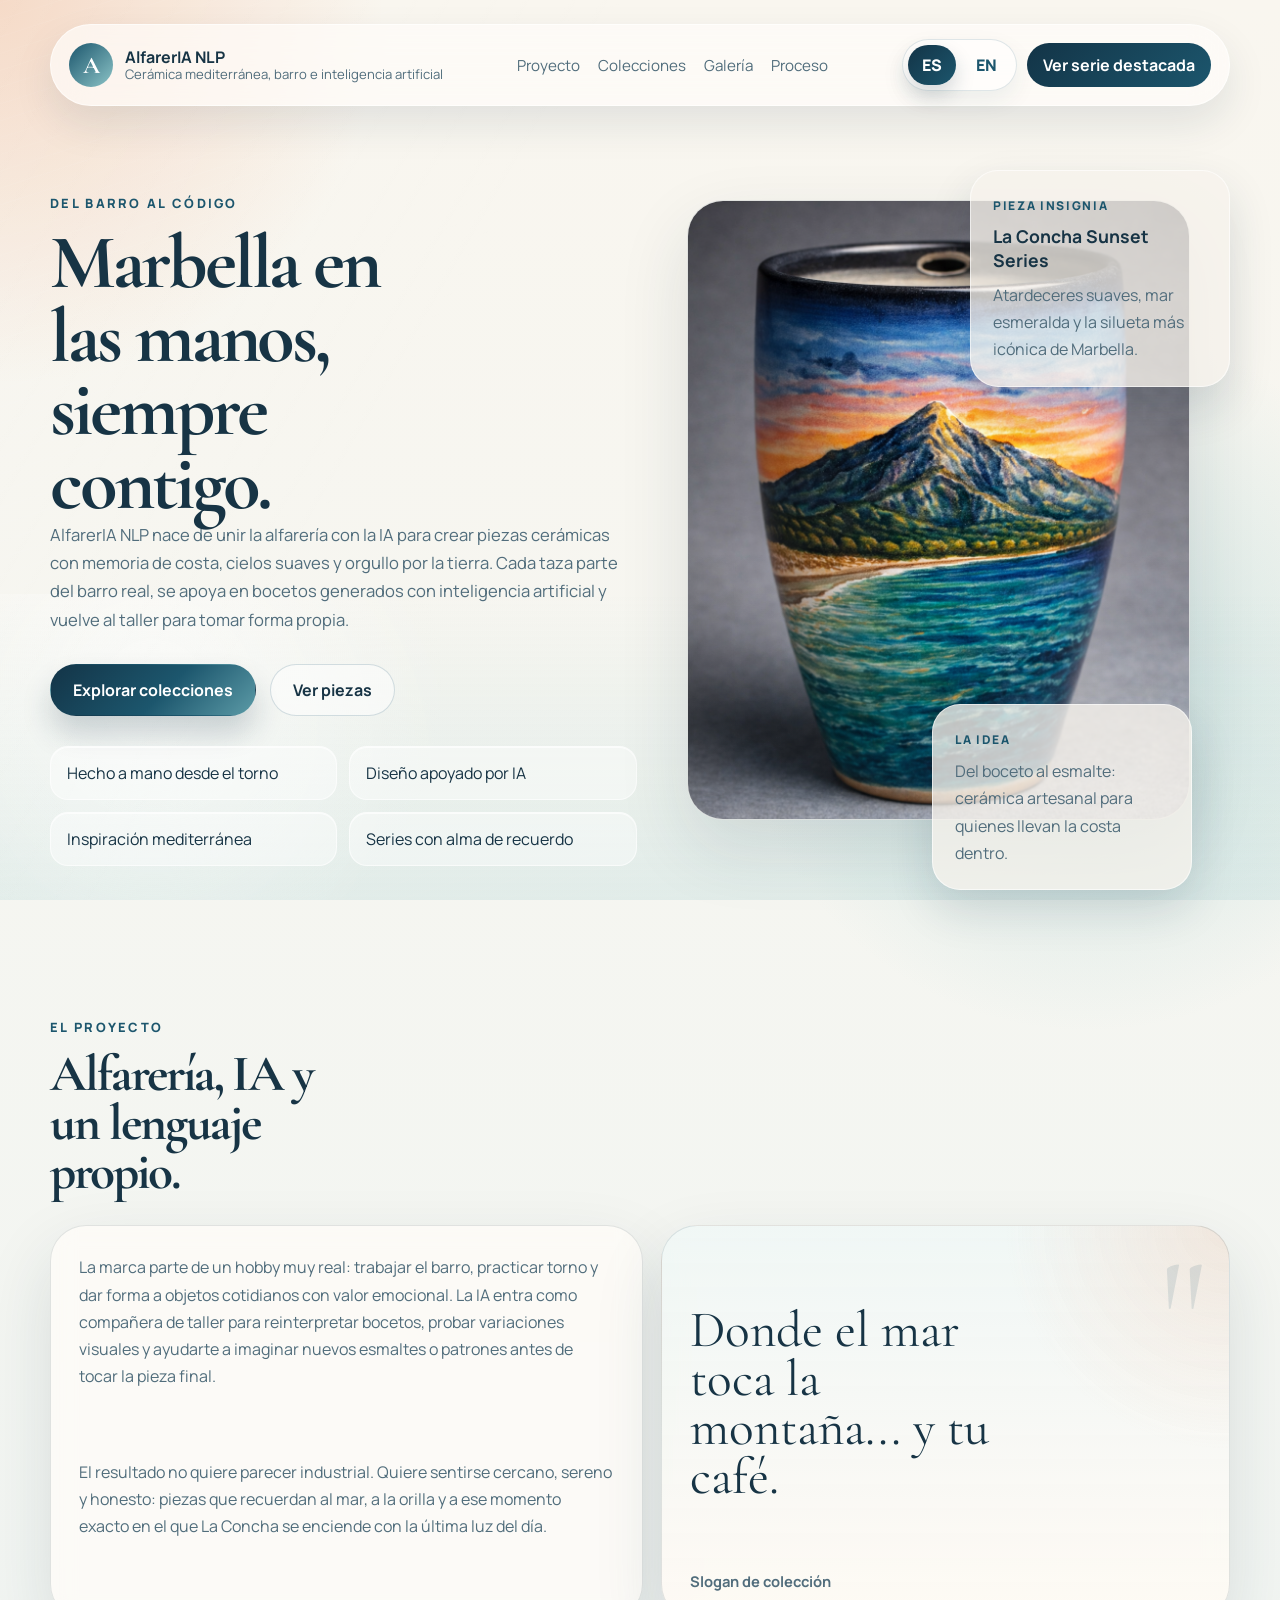
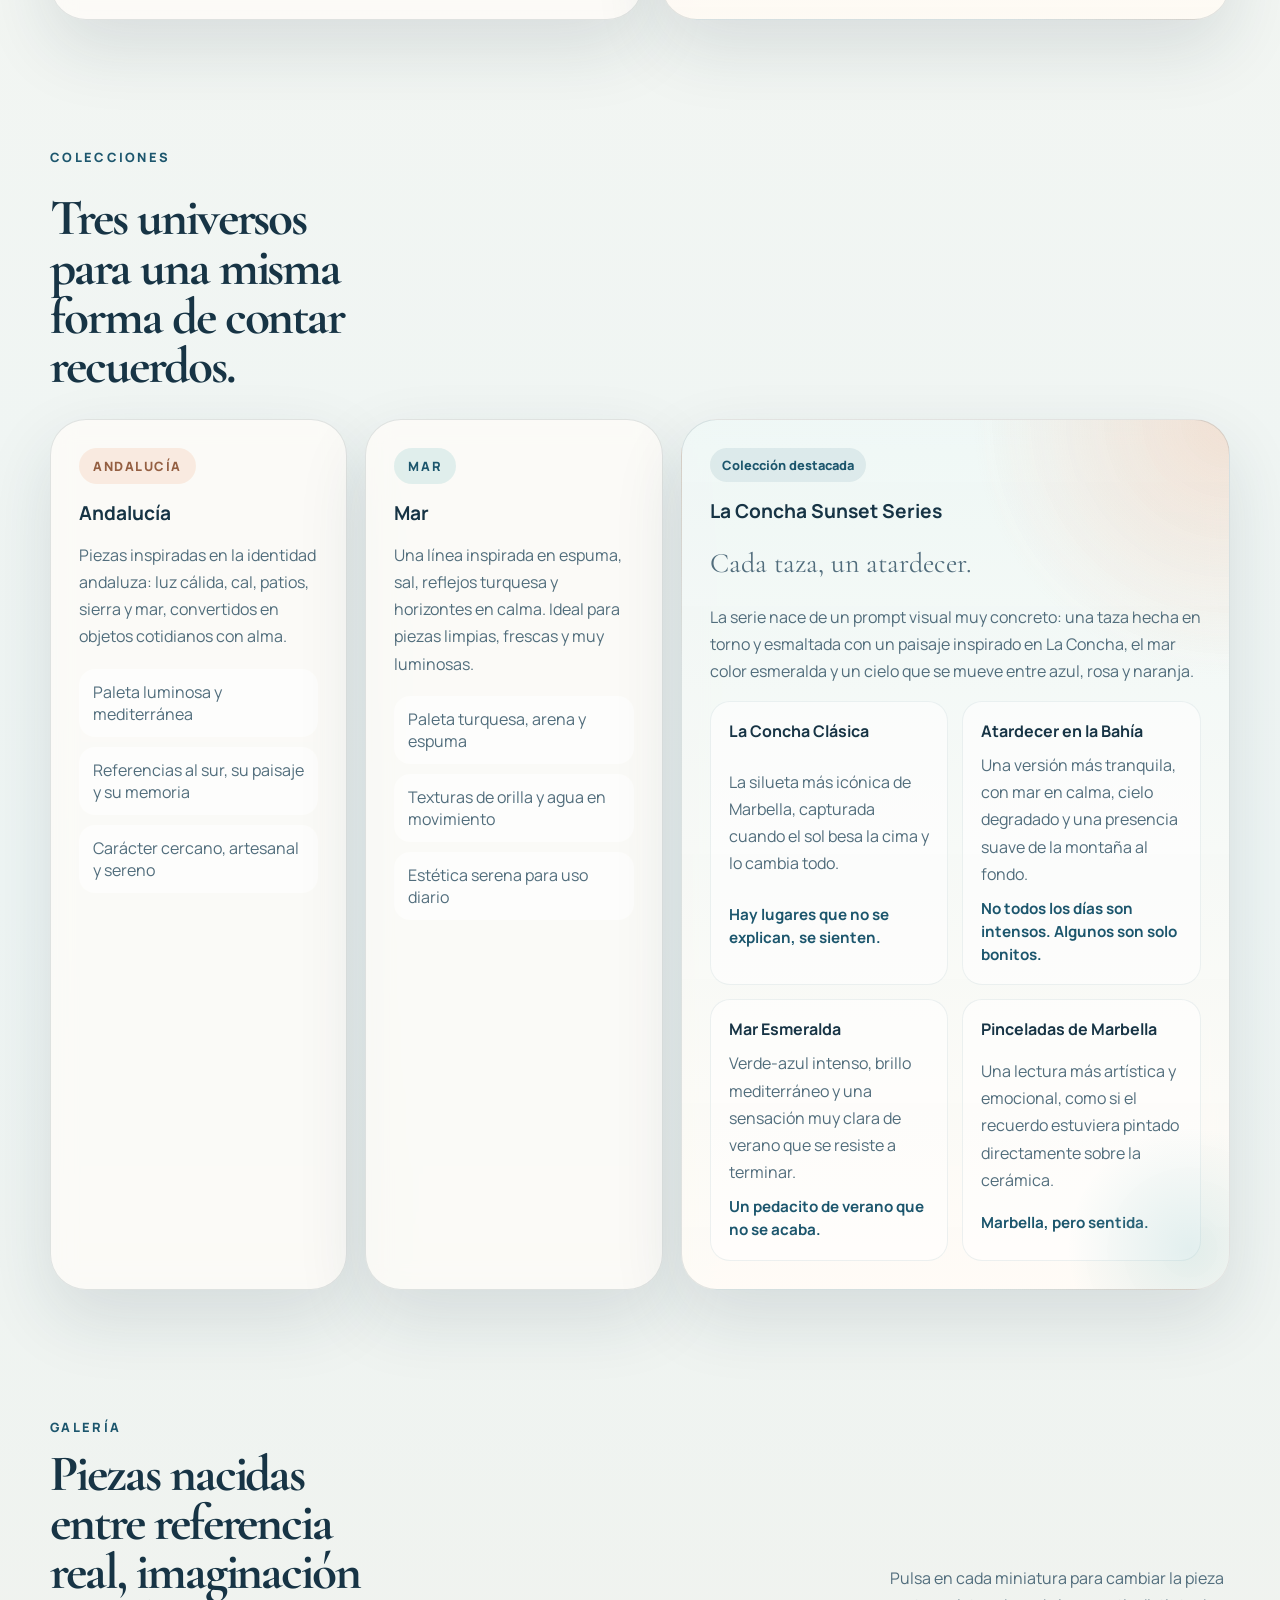
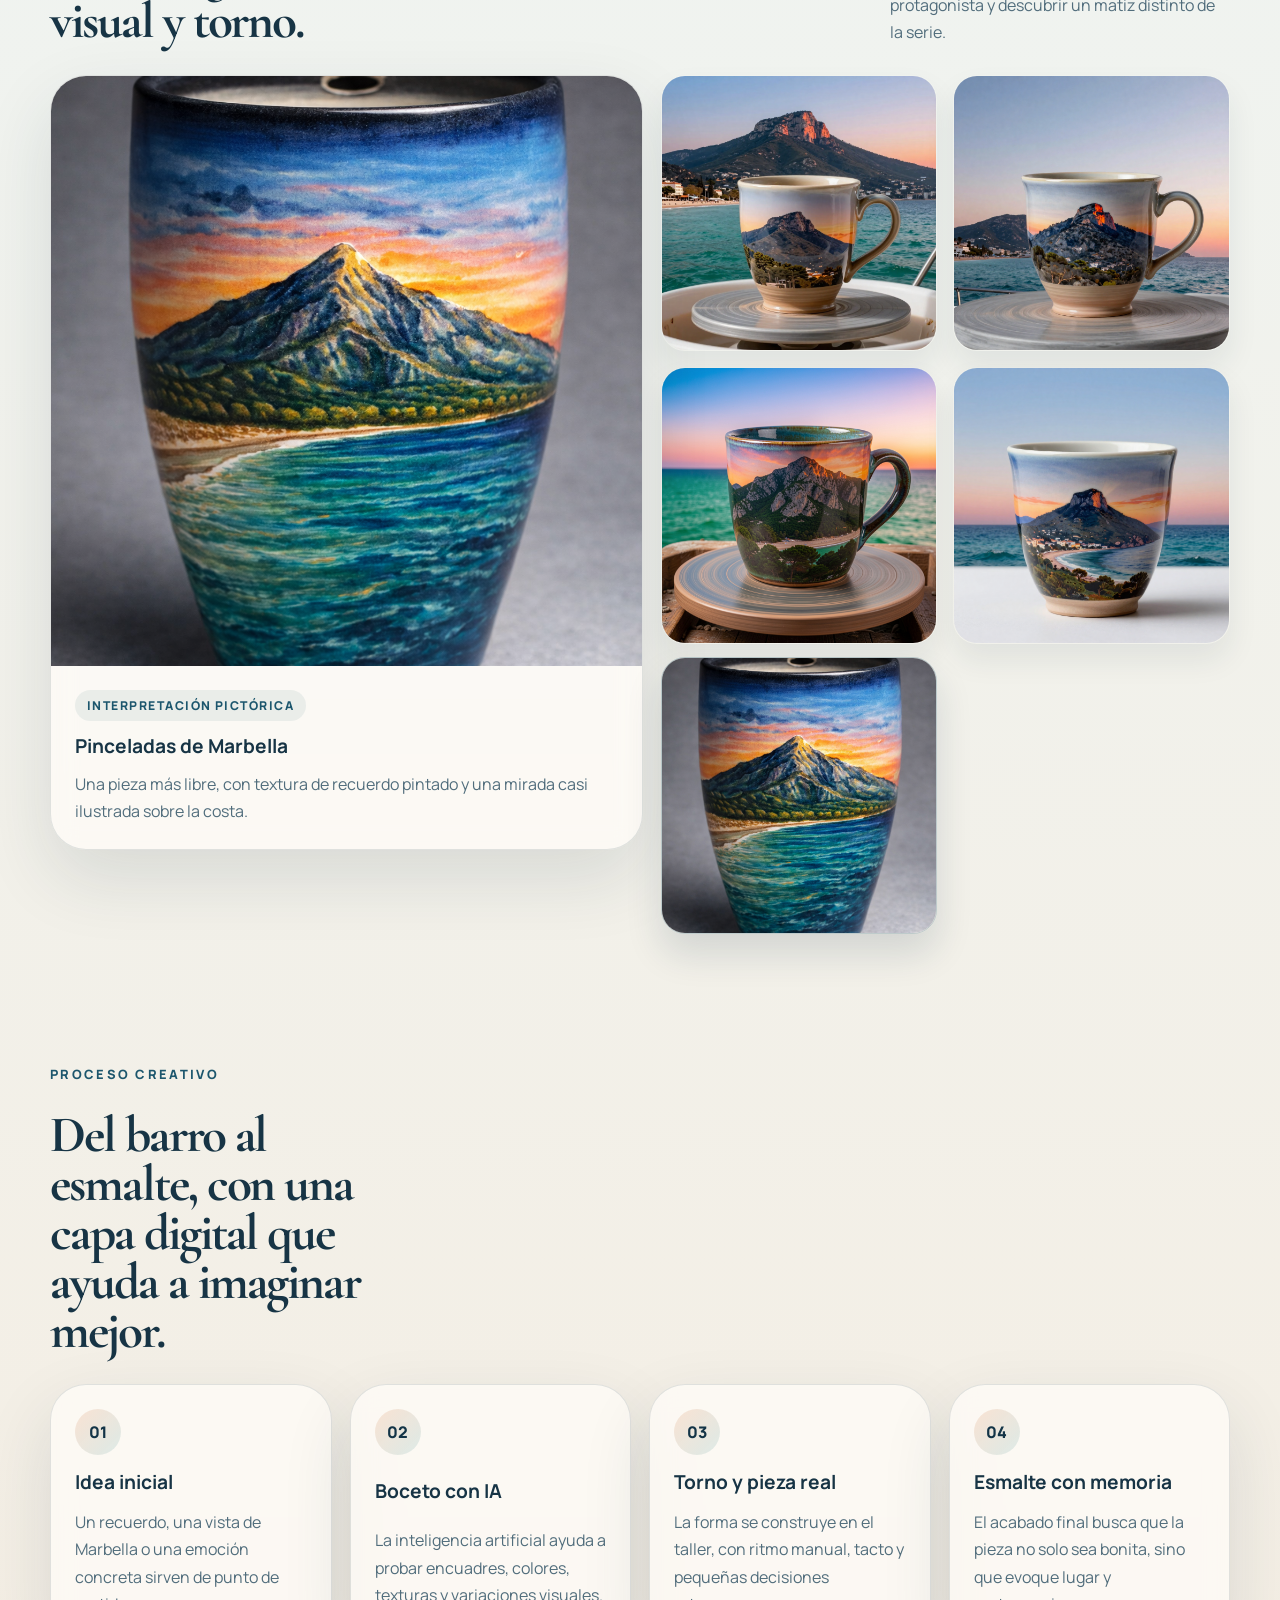
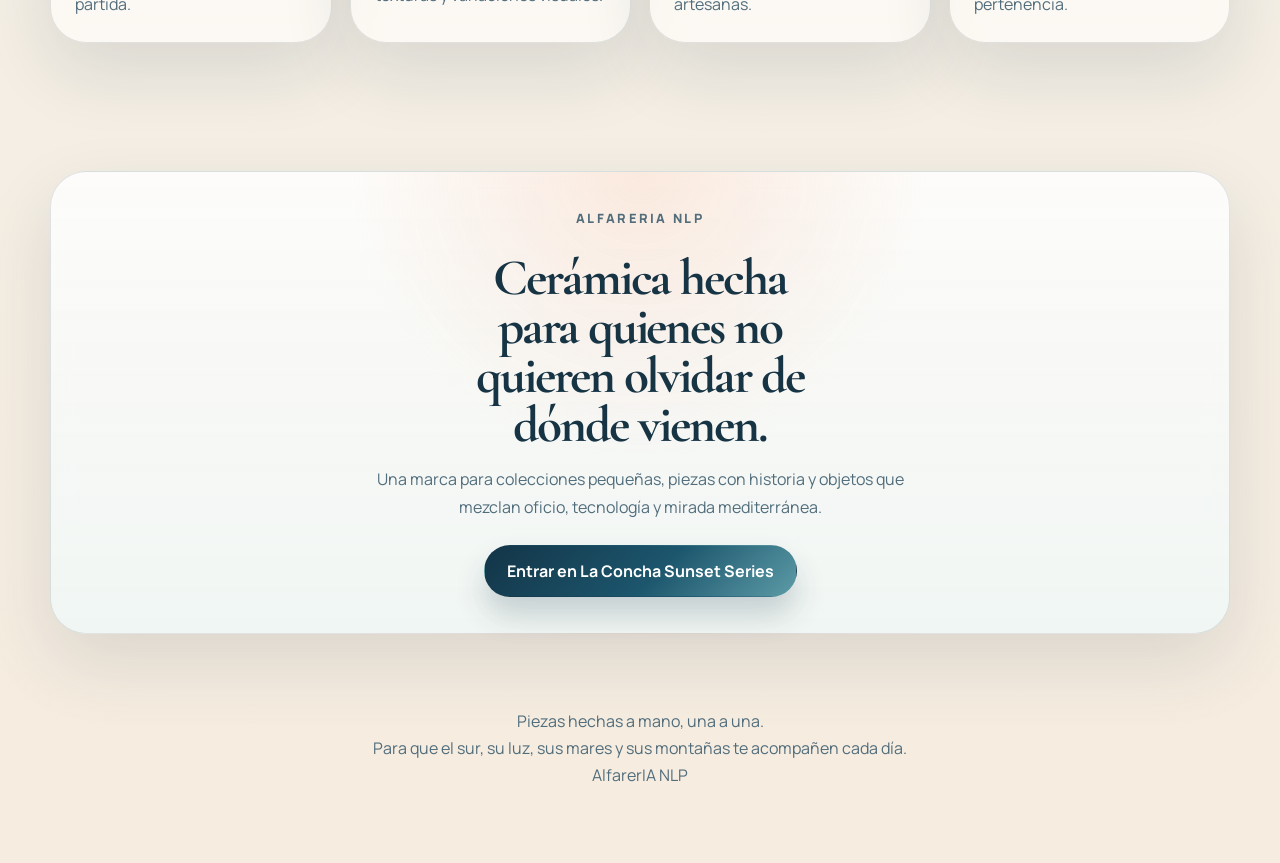
==== commit 02b4245b: "Implement full ES EN language toggle" ====
--- a/index.html
+++ b/index.html
@@ -35,7 +35,10 @@
       </nav>
 
       <div class="nav-actions">
-        <a class="lang-button" href="#english" aria-label="Ir a la sección en inglés">EN</a>
+        <div class="lang-switch" aria-label="Selector de idioma">
+          <button class="lang-toggle active" type="button" data-lang="es" aria-pressed="true">ES</button>
+          <button class="lang-toggle" type="button" data-lang="en" aria-pressed="false">EN</button>
+        </div>
         <a class="nav-cta" href="#coleccion-destacada">Ver serie destacada</a>
       </div>
     </header>
@@ -43,7 +46,7 @@
     <main>
       <section class="hero section" id="inicio">
         <div class="hero-copy">
-          <p class="eyebrow">From clay to code</p>
+          <p class="eyebrow">Del barro al código</p>
           <h1>Marbella en las manos, siempre contigo.</h1>
           <p class="hero-intro">
             AlfarerIA NLP nace de unir la alfarería con la IA para crear piezas cerámicas con
@@ -238,10 +241,7 @@
             <button
               class="thumb-button"
               type="button"
-              data-image="./assets/la-concha-bahia.png"
-              data-kicker="La Concha Sunset Series"
-              data-title="Atardecer en la bahía"
-              data-text="Una taza que recoge la calma del Mediterráneo y la convierte en un pequeño ritual diario."
+              data-key="bahia"
             >
               <img src="./assets/la-concha-bahia.png" alt="Vista de Atardecer en la bahía">
             </button>
@@ -249,10 +249,7 @@
             <button
               class="thumb-button"
               type="button"
-              data-image="./assets/la-concha-torno.png"
-              data-kicker="Pieza en proceso"
-              data-title="La montaña sobre el torno"
-              data-text="El paisaje mediterráneo se funde con el gesto artesanal y recuerda de dónde viene cada forma."
+              data-key="torno"
             >
               <img src="./assets/la-concha-torno.png" alt="Taza en torno inspirada en La Concha">
             </button>
@@ -260,10 +257,7 @@
             <button
               class="thumb-button"
               type="button"
-              data-image="./assets/la-concha-mar.png"
-              data-kicker="Serie destacada"
-              data-title="Mar esmeralda"
-              data-text="Turquesas luminosos, aire salino y la sensación de tener la costa a un sorbo de distancia."
+              data-key="mar"
             >
               <img src="./assets/la-concha-mar.png" alt="Taza con mar esmeralda y La Concha">
             </button>
@@ -271,10 +265,7 @@
             <button
               class="thumb-button"
               type="button"
-              data-image="./assets/la-concha-costa.png"
-              data-kicker="Lectura serena"
-              data-title="Costa en calma"
-              data-text="Una versión limpia y suave que deja respirar la orilla, la curva de la bahía y la luz del final del día."
+              data-key="costa"
             >
               <img src="./assets/la-concha-costa.png" alt="Taza con vista de la costa de Marbella">
             </button>
@@ -282,10 +273,7 @@
             <button
               class="thumb-button active"
               type="button"
-              data-image="./assets/la-concha-artistica.png"
-              data-kicker="Interpretación pictórica"
-              data-title="Pinceladas de Marbella"
-              data-text="Una pieza más libre, con textura de recuerdo pintado y una mirada casi ilustrada sobre la costa."
+              data-key="artistica"
             >
               <img src="./assets/la-concha-artistica.png" alt="Pieza artística inspirada en Marbella">
             </button>
@@ -323,48 +311,6 @@
             <h3>Esmalte con memoria</h3>
             <p>El acabado final busca que la pieza no solo sea bonita, sino que evoque lugar y pertenencia.</p>
           </article>
-        </div>
-      </section>
-
-      <section class="translation section" id="english">
-        <div class="section-heading split">
-          <div>
-            <p class="eyebrow">English version</p>
-            <h2>Handmade ceramics shaped by memory, sea light and AI-assisted sketching.</h2>
-          </div>
-          <p class="section-note">
-            A short English overview for visitors who want to understand the project, the inspiration
-            behind the collections and the spirit of La Concha Sunset Series.
-          </p>
-        </div>
-
-        <div class="translation-card">
-          <div class="translation-copy">
-            <p>
-              AlfarerIA NLP brings together wheel-thrown ceramics and artificial intelligence to create
-              pieces inspired by Marbella, the Mediterranean Sea and the silhouette of La Concha.
-            </p>
-            <p>
-              Every object starts with real clay, grows through visual exploration and returns to the
-              studio to become a handmade piece with warmth, texture and a strong sense of place.
-            </p>
-          </div>
-
-          <div class="translation-grid">
-            <article>
-              <h3>Collections</h3>
-              <p><strong>Andalusia:</strong> warm light, whitewashed references, sea, mountains and southern identity.</p>
-              <p><strong>Sea:</strong> turquoise reflections, shoreline textures and calm daily rituals.</p>
-              <p><strong>La Concha Sunset Series:</strong> sunset skies, emerald water and Marbella always close to your hands.</p>
-            </article>
-
-            <article>
-              <h3>Signature line</h3>
-              <p><strong>Slogan:</strong> "Marbella in your hands, always with you."</p>
-              <p><strong>Feeling:</strong> relaxed, close and proud of home.</p>
-              <p><strong>Craft:</strong> one handmade piece at a time.</p>
-            </article>
-          </div>
         </div>
       </section>
 
--- a/styles.css
+++ b/styles.css
@@ -150,9 +150,19 @@
   gap: 10px;
 }
 
+.lang-switch {
+  display: inline-flex;
+  align-items: center;
+  gap: 6px;
+  padding: 5px;
+  border: 1px solid rgba(28, 86, 109, 0.14);
+  border-radius: 999px;
+  background: rgba(255, 255, 255, 0.56);
+  box-shadow: 0 10px 24px rgba(20, 52, 69, 0.07);
+}
+
 .nav a,
-.nav-cta,
-.lang-button {
+.nav-cta {
   text-decoration: none;
   transition: color 180ms ease, transform 180ms ease, background 180ms ease;
 }
@@ -168,7 +178,6 @@
 }
 
 .nav-cta,
-.lang-button,
 .button {
   display: inline-flex;
   align-items: center;
@@ -184,17 +193,26 @@
   color: #fff;
 }
 
-.lang-button {
+.lang-toggle {
   min-width: 46px;
-  padding: 11px 14px;
-  border: 1px solid rgba(28, 86, 109, 0.16);
-  background: rgba(255, 255, 255, 0.58);
+  padding: 9px 14px;
+  border: 0;
+  border-radius: 999px;
+  background: transparent;
   color: var(--sea-deep);
-  box-shadow: 0 10px 24px rgba(20, 52, 69, 0.07);
-}
-
-.lang-button:hover,
-.lang-button:focus-visible,
+  font-weight: 800;
+  cursor: pointer;
+  transition: transform 180ms ease, background 180ms ease, color 180ms ease, box-shadow 180ms ease;
+}
+
+.lang-toggle.active {
+  background: linear-gradient(135deg, var(--sea-night) 0%, var(--sea-deep) 100%);
+  color: #fff;
+  box-shadow: 0 10px 20px rgba(20, 52, 69, 0.18);
+}
+
+.lang-toggle:hover,
+.lang-toggle:focus-visible,
 .nav-cta:hover,
 .button:hover {
   transform: translateY(-1px);
@@ -648,52 +666,6 @@
   font-weight: 800;
 }
 
-.translation-card {
-  display: grid;
-  grid-template-columns: 0.9fr 1.1fr;
-  gap: 18px;
-  padding: 28px;
-  border: 1px solid var(--line);
-  border-radius: var(--radius-xl);
-  background:
-    radial-gradient(circle at top right, rgba(140, 196, 199, 0.18), transparent 16rem),
-    linear-gradient(180deg, rgba(255, 255, 255, 0.78), rgba(239, 247, 246, 0.88));
-  box-shadow: var(--shadow);
-  backdrop-filter: blur(12px);
-}
-
-.translation-copy {
-  display: grid;
-  gap: 16px;
-}
-
-.translation-grid {
-  display: grid;
-  grid-template-columns: repeat(2, minmax(0, 1fr));
-  gap: 14px;
-}
-
-.translation-grid article {
-  padding: 20px;
-  border-radius: 22px;
-  background: rgba(255, 255, 255, 0.56);
-  border: 1px solid rgba(28, 86, 109, 0.08);
-}
-
-.translation-grid h3 {
-  margin-bottom: 12px;
-}
-
-.translation-grid p {
-  margin: 0 0 10px;
-  color: var(--ink-soft);
-  line-height: 1.65;
-}
-
-.translation-grid p:last-child {
-  margin-bottom: 0;
-}
-
 .cta-card {
   padding: 36px;
   text-align: center;
@@ -733,9 +705,7 @@
   .gallery-layout,
   .section-heading.split,
   .collections-grid,
-  .process-grid,
-  .translation-card,
-  .translation-grid {
+  .process-grid {
     grid-template-columns: 1fr;
   }
 
@@ -776,9 +746,13 @@
     flex-direction: column;
   }
 
-  .nav-cta,
-  .lang-button {
+  .lang-switch,
+  .nav-cta {
     width: 100%;
+  }
+
+  .lang-toggle {
+    flex: 1;
   }
 
   h1 {
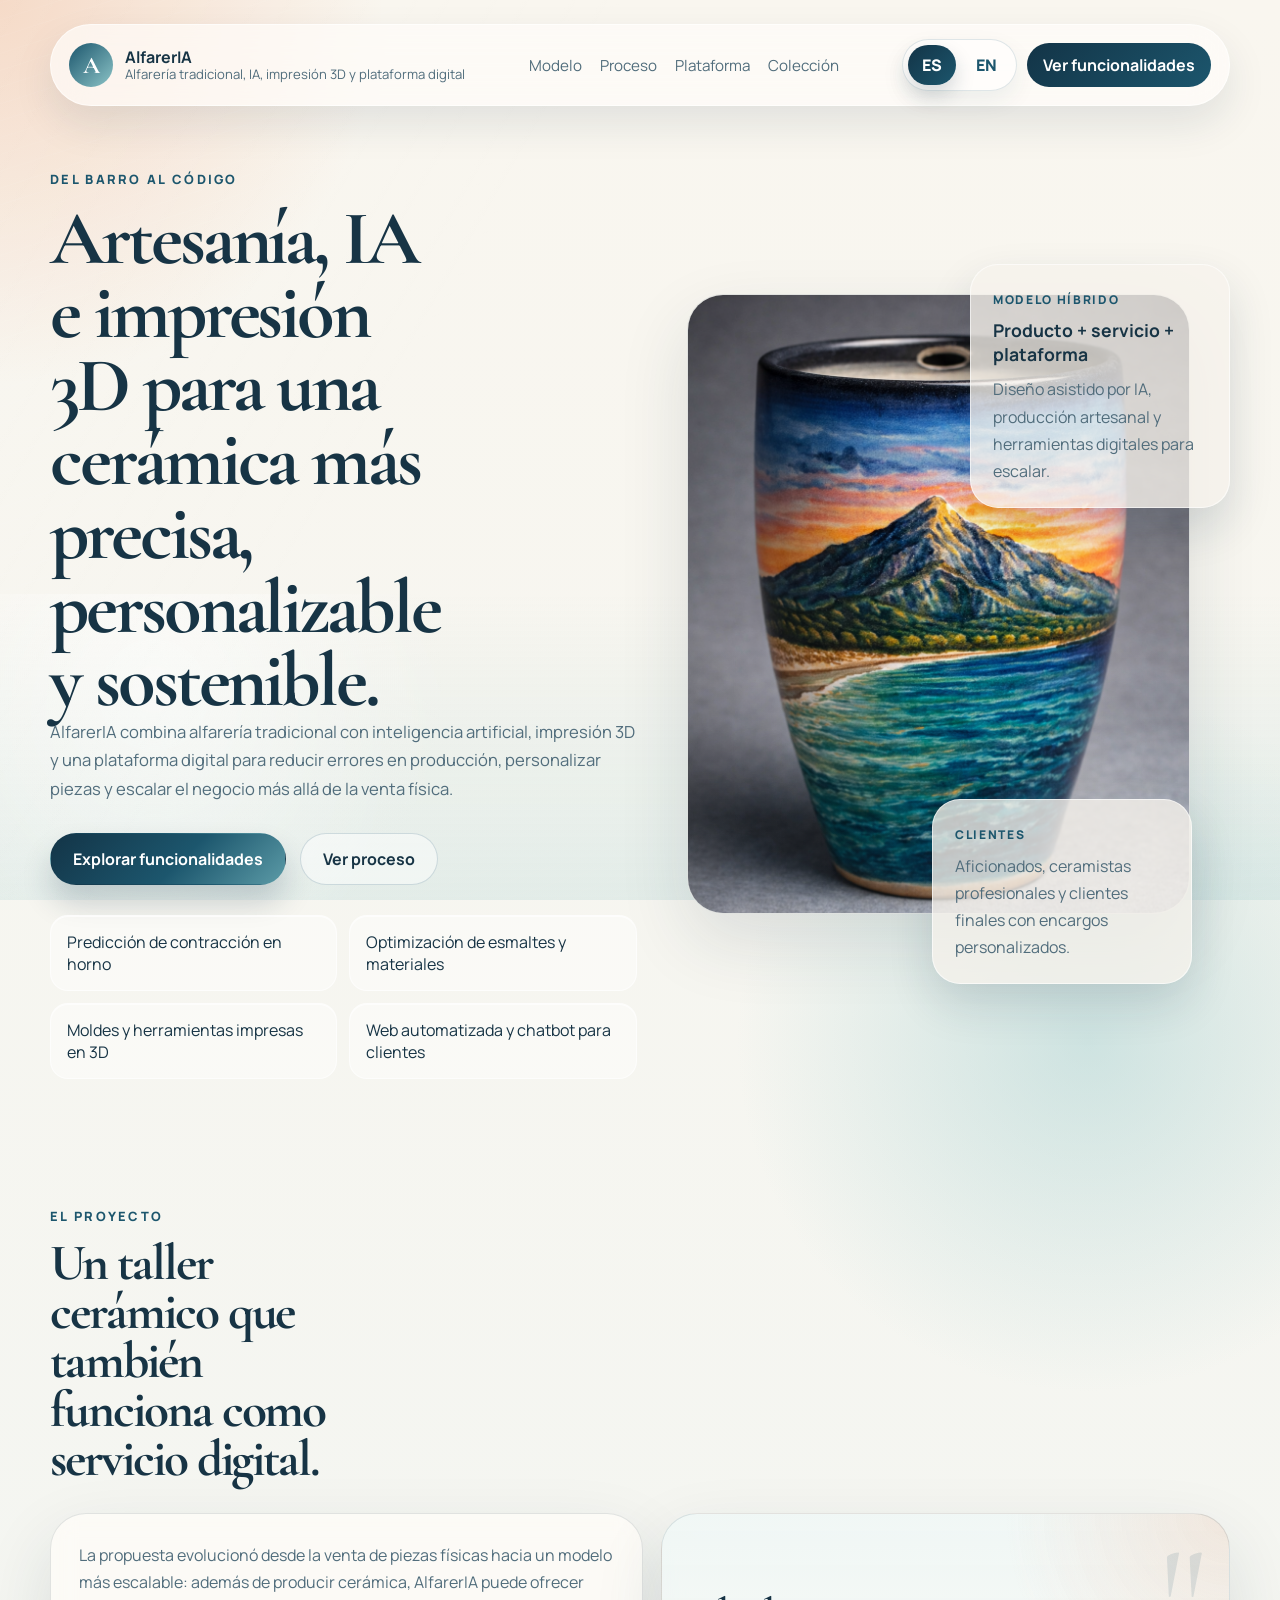
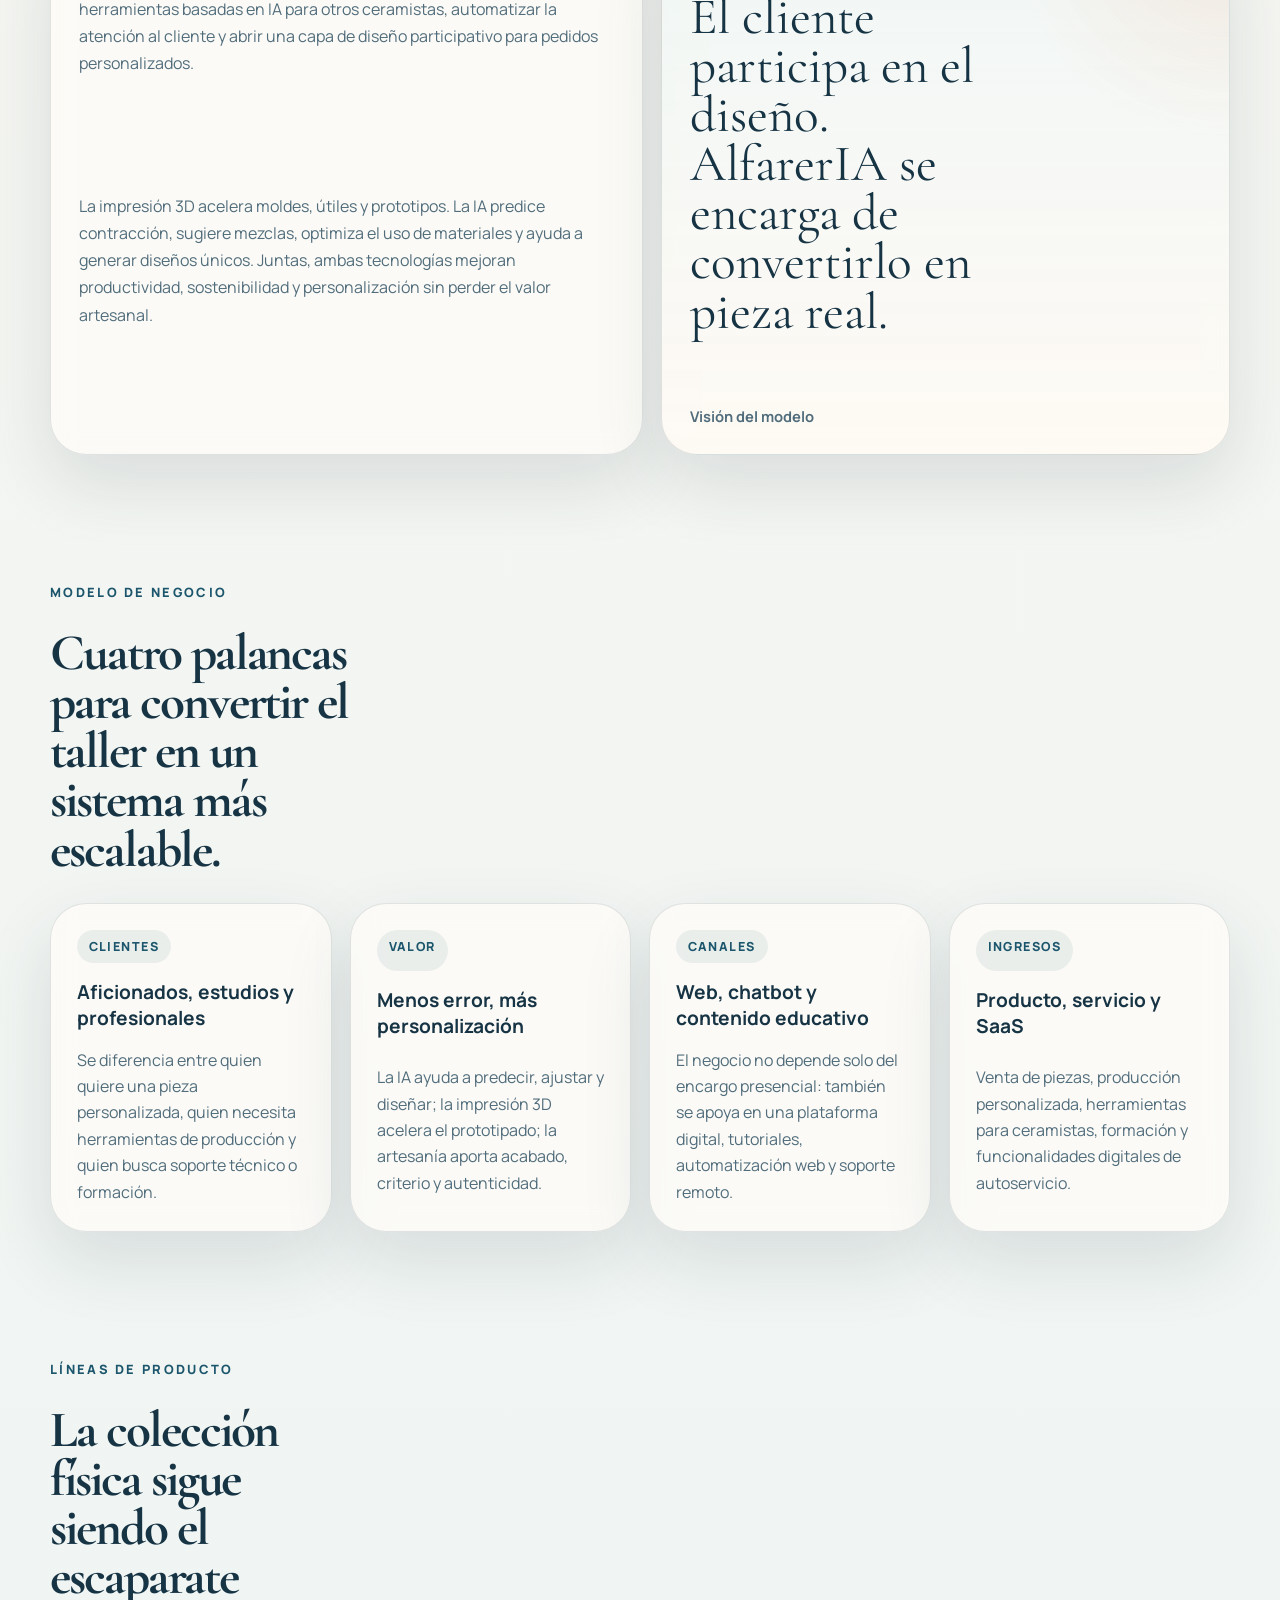
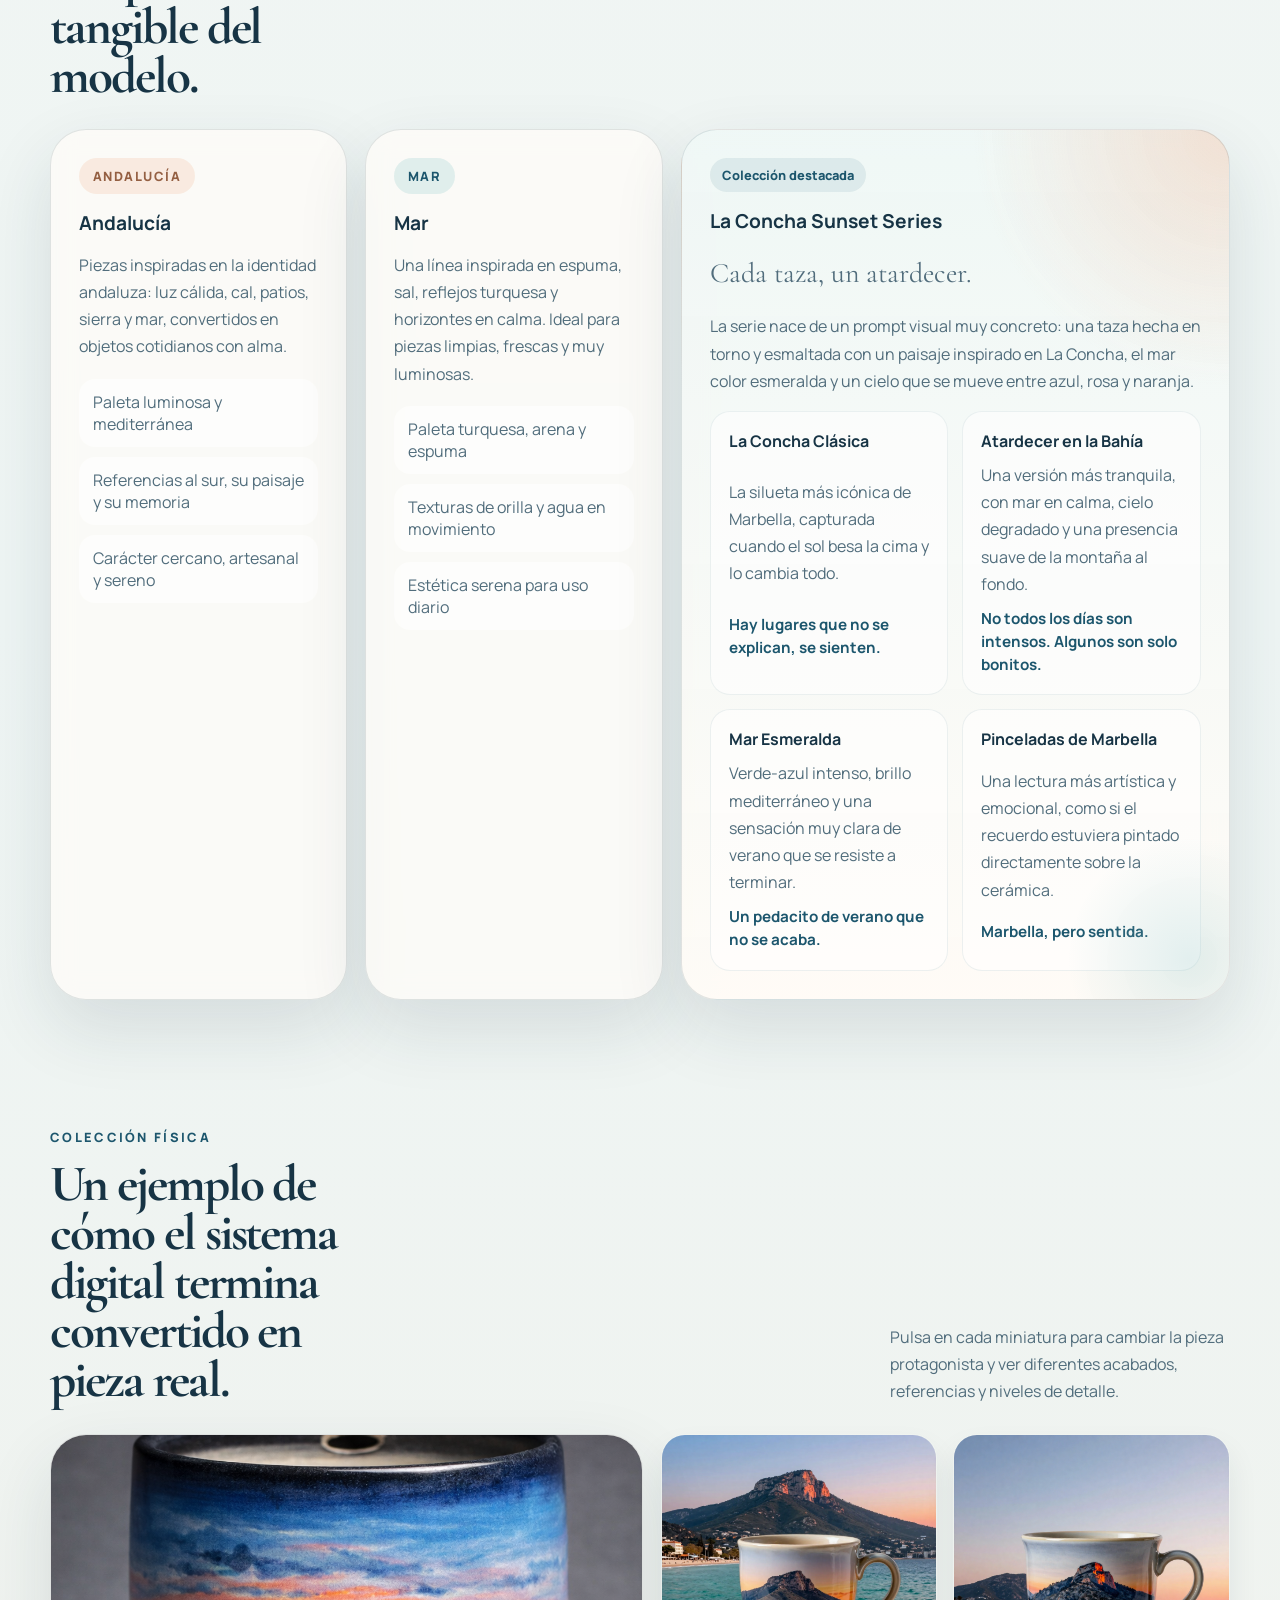
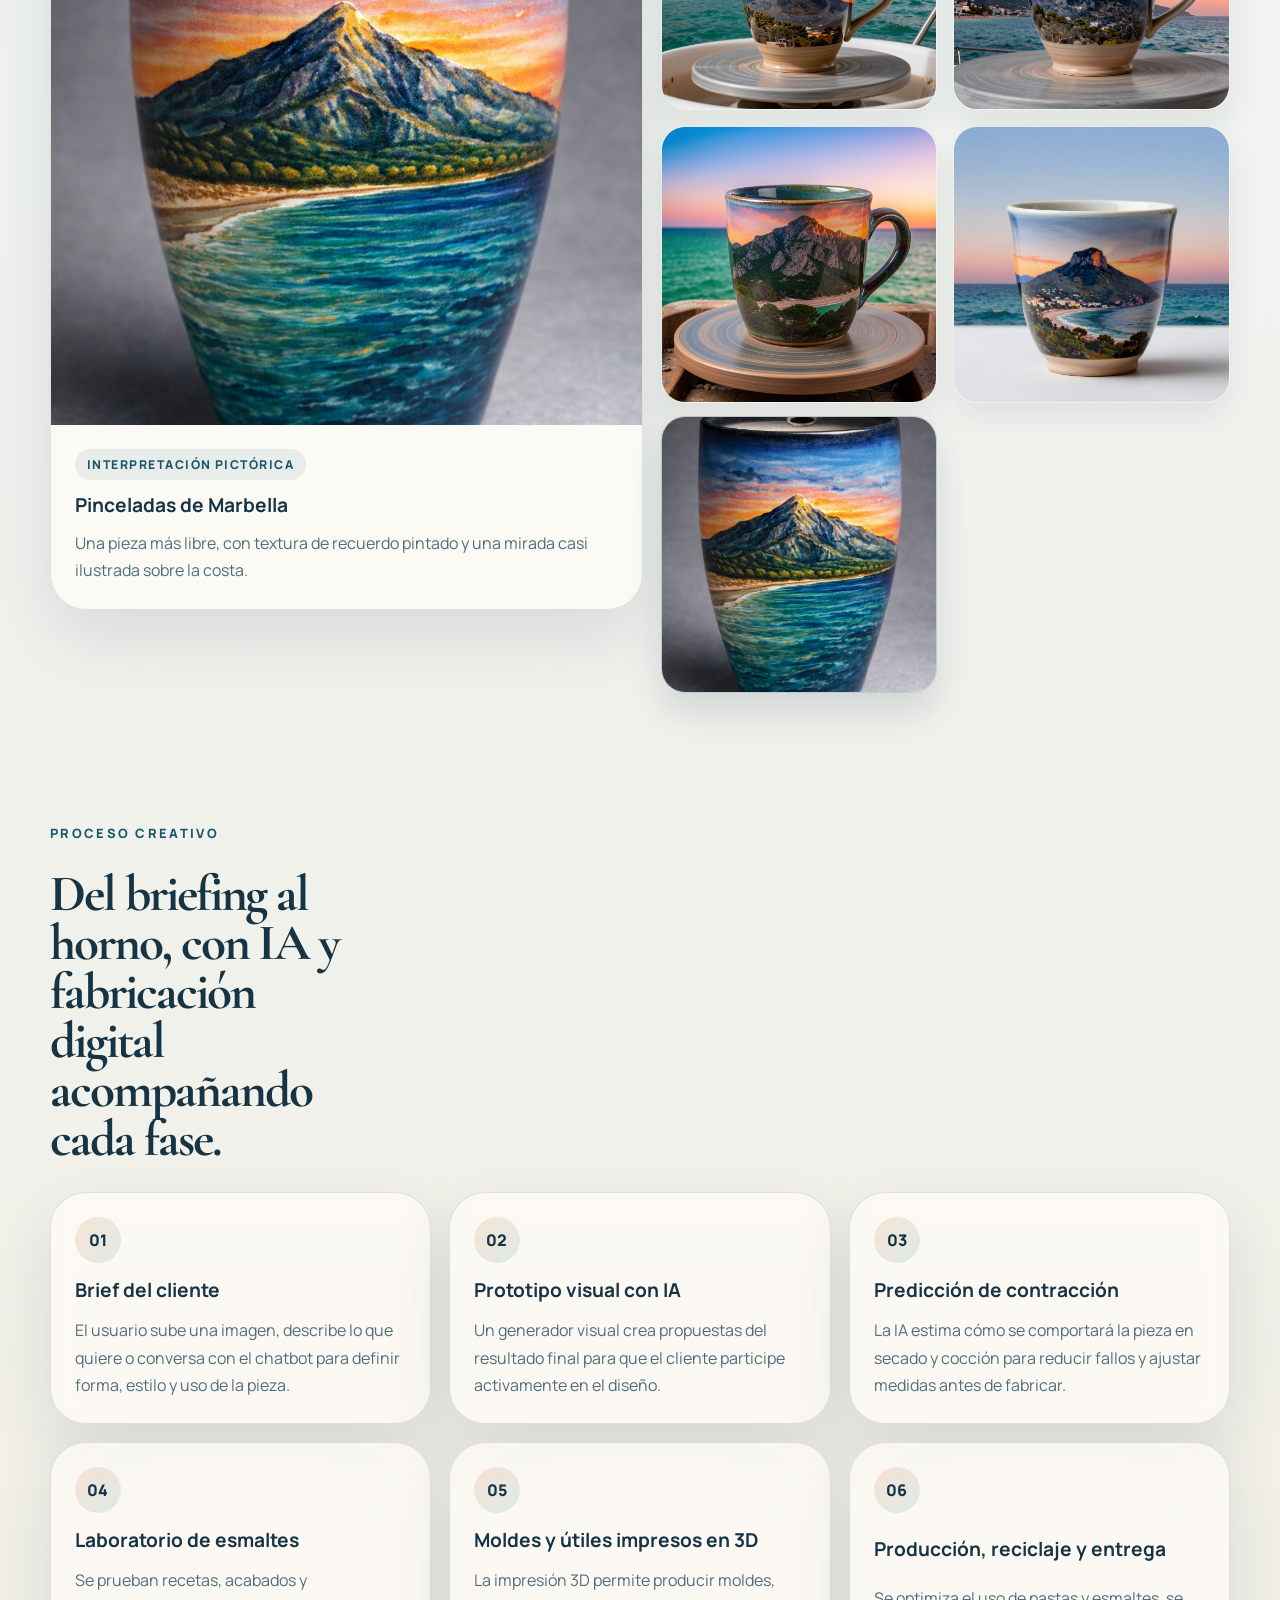
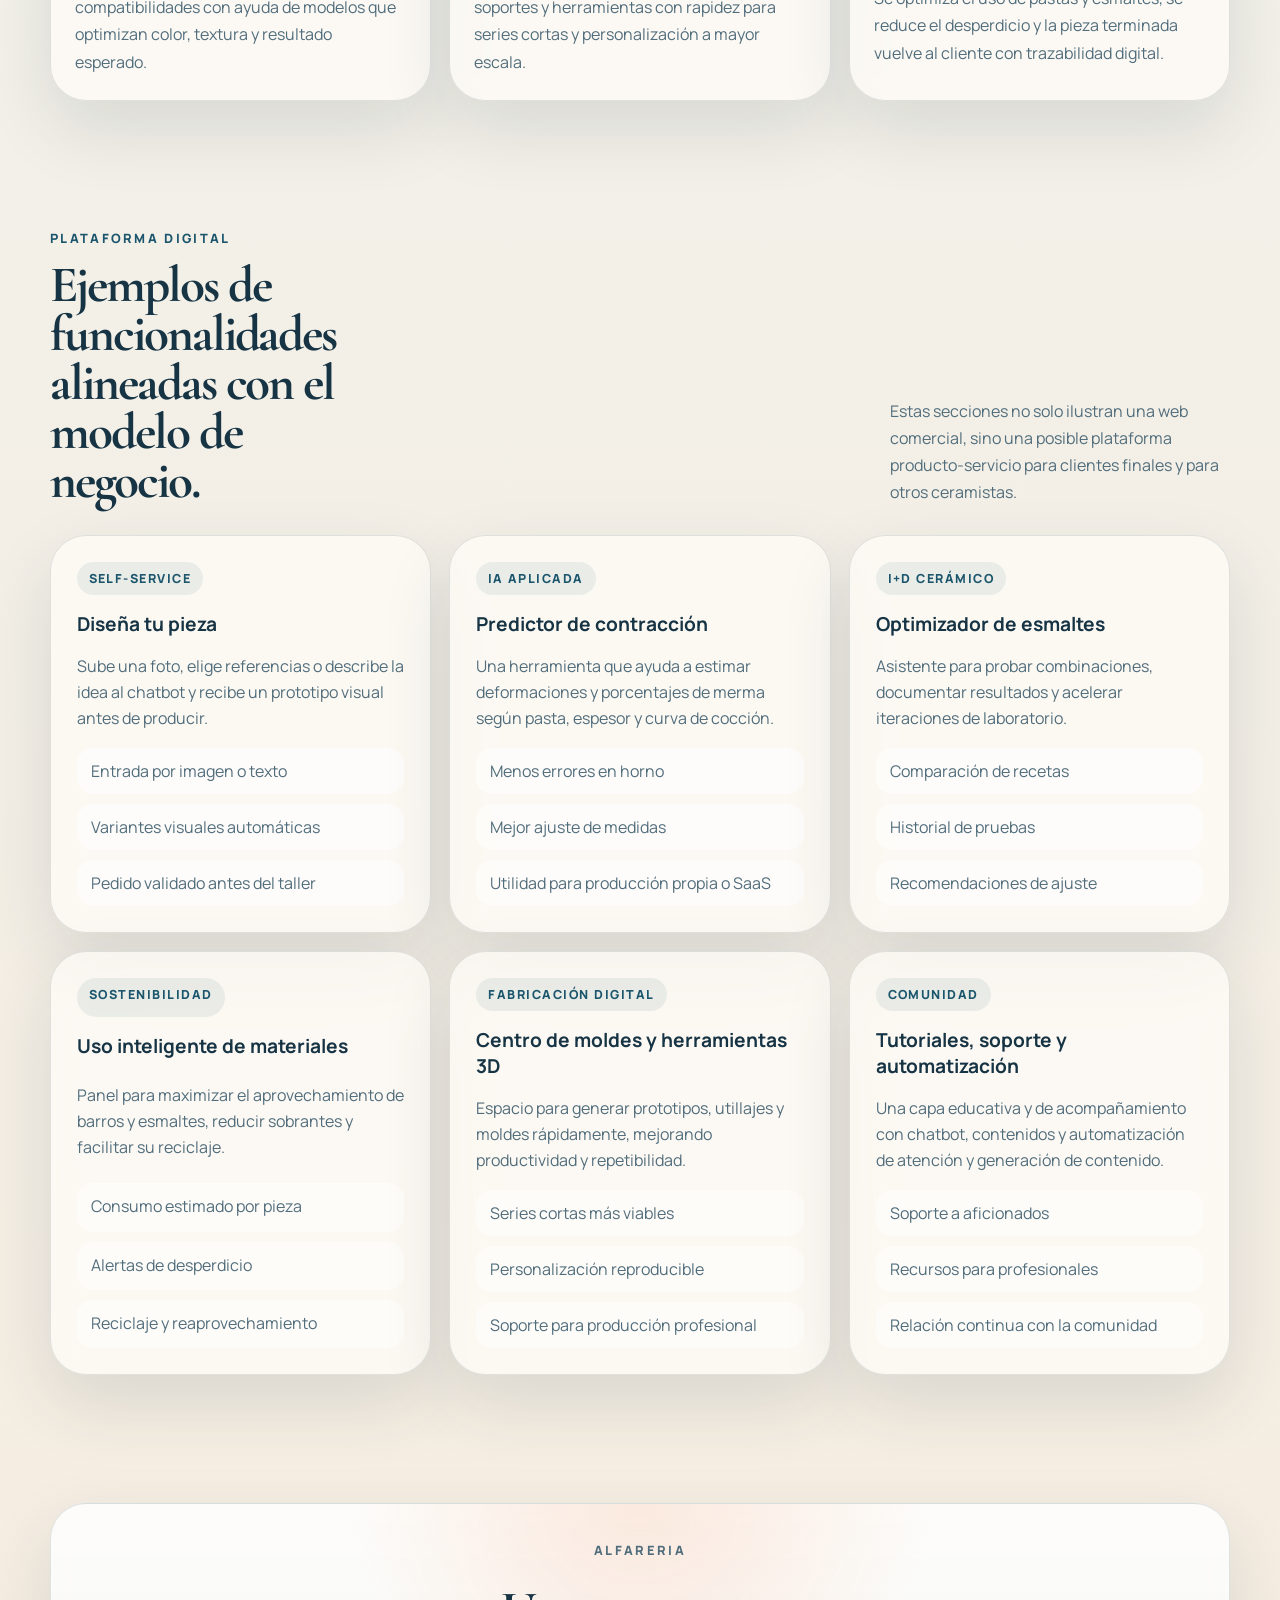
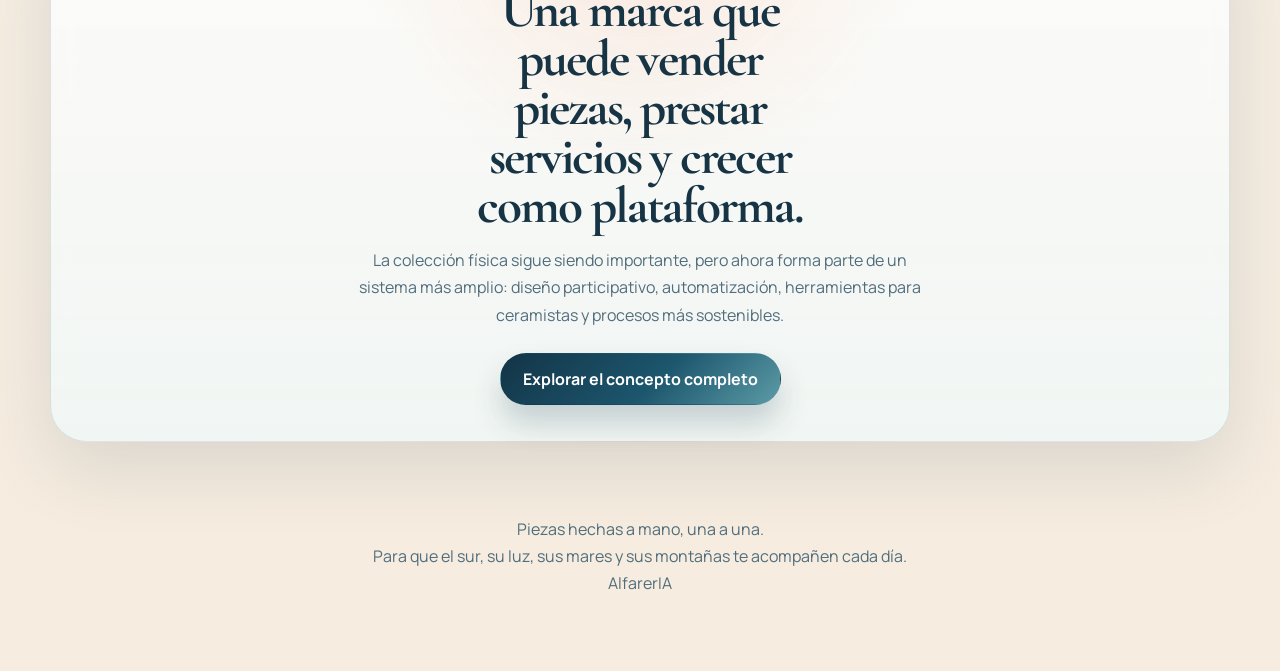
==== commit 03c5dab7: "Expand site with business model and platform sections" ====
--- a/index.html
+++ b/index.html
@@ -3,10 +3,10 @@
 <head>
   <meta charset="UTF-8">
   <meta name="viewport" content="width=device-width, initial-scale=1.0">
-  <title>AlfarerIA NLP | Cerámica inspirada en Marbella</title>
+  <title>AlfarerIA | Alfarería, IA e impresión 3D</title>
   <meta
     name="description"
-    content="AlfarerIA NLP une cerámica artesanal e inteligencia artificial para crear piezas inspiradas en Marbella, el mar y La Concha."
+    content="AlfarerIA combina alfarería tradicional, inteligencia artificial, impresión 3D y una plataforma digital para personalizar piezas y optimizar la producción cerámica."
   >
   <link rel="preconnect" href="https://fonts.googleapis.com">
   <link rel="preconnect" href="https://fonts.gstatic.com" crossorigin>
@@ -19,19 +19,19 @@
 <body>
   <div class="page-shell">
     <header class="topbar">
-      <a class="brand" href="#inicio" aria-label="Ir al inicio de AlfarerIA NLP">
+      <a class="brand" href="#inicio" aria-label="Ir al inicio de AlfarerIA">
         <span class="brand-mark">A</span>
           <span class="brand-copy">
-          <strong>AlfarerIA NLP</strong>
-          <span>Cerámica mediterránea, barro e inteligencia artificial</span>
+          <strong>AlfarerIA</strong>
+          <span>Alfarería tradicional, IA, impresión 3D y plataforma digital</span>
         </span>
       </a>
 
       <nav class="nav" aria-label="Principal">
-        <a href="#proyecto">Proyecto</a>
-        <a href="#colecciones">Colecciones</a>
-        <a href="#galeria">Galería</a>
+        <a href="#modelo">Modelo</a>
         <a href="#proceso">Proceso</a>
+        <a href="#plataforma">Plataforma</a>
+        <a href="#coleccion-destacada">Colección</a>
       </nav>
 
       <div class="nav-actions">
@@ -39,7 +39,7 @@
           <button class="lang-toggle active" type="button" data-lang="es" aria-pressed="true">ES</button>
           <button class="lang-toggle" type="button" data-lang="en" aria-pressed="false">EN</button>
         </div>
-        <a class="nav-cta" href="#coleccion-destacada">Ver serie destacada</a>
+        <a class="nav-cta" href="#plataforma">Ver funcionalidades</a>
       </div>
     </header>
 
@@ -47,24 +47,23 @@
       <section class="hero section" id="inicio">
         <div class="hero-copy">
           <p class="eyebrow">Del barro al código</p>
-          <h1>Marbella en las manos, siempre contigo.</h1>
+          <h1>Artesanía, IA e impresión 3D para una cerámica más precisa, personalizable y sostenible.</h1>
           <p class="hero-intro">
-            AlfarerIA NLP nace de unir la alfarería con la IA para crear piezas cerámicas con
-            memoria de costa, cielos suaves y orgullo por la tierra. Cada taza parte del barro real,
-            se apoya en bocetos generados con inteligencia artificial y vuelve al taller para tomar
-            forma propia.
+            AlfarerIA combina alfarería tradicional con inteligencia artificial, impresión 3D y una
+            plataforma digital para reducir errores en producción, personalizar piezas y escalar el
+            negocio más allá de la venta física.
           </p>
 
           <div class="hero-actions">
-            <a class="button primary" href="#colecciones">Explorar colecciones</a>
-            <a class="button secondary" href="#galeria">Ver piezas</a>
+            <a class="button primary" href="#plataforma">Explorar funcionalidades</a>
+            <a class="button secondary" href="#proceso">Ver proceso</a>
           </div>
 
           <ul class="hero-highlights" aria-label="Valores de la marca">
-            <li>Hecho a mano desde el torno</li>
-            <li>Diseño apoyado por IA</li>
-            <li>Inspiración mediterránea</li>
-            <li>Series con alma de recuerdo</li>
+            <li>Predicción de contracción en horno</li>
+            <li>Optimización de esmaltes y materiales</li>
+            <li>Moldes y herramientas impresas en 3D</li>
+            <li>Web automatizada y chatbot para clientes</li>
           </ul>
         </div>
 
@@ -77,14 +76,14 @@
           </article>
 
           <article class="hero-note hero-note-top">
-            <span class="note-label">Pieza insignia</span>
-            <strong>La Concha Sunset Series</strong>
-            <p>Atardeceres suaves, mar esmeralda y la silueta más icónica de Marbella.</p>
+            <span class="note-label">Modelo híbrido</span>
+            <strong>Producto + servicio + plataforma</strong>
+            <p>Diseño asistido por IA, producción artesanal y herramientas digitales para escalar.</p>
           </article>
 
           <article class="hero-note hero-note-bottom">
-            <span class="note-label">La idea</span>
-            <p>Del boceto al esmalte: cerámica artesanal para quienes llevan la costa dentro.</p>
+            <span class="note-label">Clientes</span>
+            <p>Aficionados, ceramistas profesionales y clientes finales con encargos personalizados.</p>
           </article>
         </div>
       </section>
@@ -93,39 +92,73 @@
         <div class="section-heading">
           <div>
             <p class="eyebrow">El proyecto</p>
-            <h2>Alfarería, IA y un lenguaje propio.</h2>
+            <h2>Un taller cerámico que también funciona como servicio digital.</h2>
           </div>
         </div>
 
         <div class="story-layout">
           <article class="story-card story-copy">
             <p>
-              La marca parte de un hobby muy real: trabajar el barro, practicar torno y dar forma a
-              objetos cotidianos con valor emocional. La IA entra como compañera de taller para
-              reinterpretar bocetos, probar variaciones visuales y ayudarte a imaginar nuevos esmaltes
-              o patrones antes de tocar la pieza final.
+              La propuesta evolucionó desde la venta de piezas físicas hacia un modelo más escalable:
+              además de producir cerámica, AlfarerIA puede ofrecer herramientas basadas en IA para
+              otros ceramistas, automatizar la atención al cliente y abrir una capa de diseño
+              participativo para pedidos personalizados.
             </p>
             <p>
-              El resultado no quiere parecer industrial. Quiere sentirse cercano, sereno y honesto:
-              piezas que recuerdan al mar, a la orilla y a ese momento exacto en el que La Concha se
-              enciende con la última luz del día.
+              La impresión 3D acelera moldes, útiles y prototipos. La IA predice contracción, sugiere
+              mezclas, optimiza el uso de materiales y ayuda a generar diseños únicos. Juntas, ambas
+              tecnologías mejoran productividad, sostenibilidad y personalización sin perder el valor
+              artesanal.
             </p>
           </article>
 
           <aside class="story-card story-quote">
             <p class="quote-mark">"</p>
             <p class="quote-copy">
-              Donde el mar toca la montaña... y tu café.
-            </p>
-            <span class="quote-signoff">Slogan de colección</span>
+              El cliente participa en el diseño. AlfarerIA se encarga de convertirlo en pieza real.
+            </p>
+            <span class="quote-signoff">Visión del modelo</span>
           </aside>
+        </div>
+      </section>
+
+      <section class="canvas section" id="modelo">
+        <div class="section-heading">
+          <p class="eyebrow">Modelo de negocio</p>
+          <h2>Cuatro palancas para convertir el taller en un sistema más escalable.</h2>
+        </div>
+
+        <div class="canvas-grid">
+          <article class="canvas-card">
+            <span class="canvas-tag">Clientes</span>
+            <h3>Aficionados, estudios y profesionales</h3>
+            <p>Se diferencia entre quien quiere una pieza personalizada, quien necesita herramientas de producción y quien busca soporte técnico o formación.</p>
+          </article>
+
+          <article class="canvas-card">
+            <span class="canvas-tag">Valor</span>
+            <h3>Menos error, más personalización</h3>
+            <p>La IA ayuda a predecir, ajustar y diseñar; la impresión 3D acelera el prototipado; la artesanía aporta acabado, criterio y autenticidad.</p>
+          </article>
+
+          <article class="canvas-card">
+            <span class="canvas-tag">Canales</span>
+            <h3>Web, chatbot y contenido educativo</h3>
+            <p>El negocio no depende solo del encargo presencial: también se apoya en una plataforma digital, tutoriales, automatización web y soporte remoto.</p>
+          </article>
+
+          <article class="canvas-card">
+            <span class="canvas-tag">Ingresos</span>
+            <h3>Producto, servicio y SaaS</h3>
+            <p>Venta de piezas, producción personalizada, herramientas para ceramistas, formación y funcionalidades digitales de autoservicio.</p>
+          </article>
         </div>
       </section>
 
       <section class="collections section" id="colecciones">
         <div class="section-heading">
-          <p class="eyebrow">Colecciones</p>
-          <h2>Tres universos para una misma forma de contar recuerdos.</h2>
+          <p class="eyebrow">Líneas de producto</p>
+          <h2>La colección física sigue siendo el escaparate tangible del modelo.</h2>
         </div>
 
         <div class="collections-grid">
@@ -211,12 +244,12 @@
       <section class="gallery section" id="galeria">
         <div class="section-heading split">
           <div>
-            <p class="eyebrow">Galería</p>
-            <h2>Piezas nacidas entre referencia real, imaginación visual y torno.</h2>
+            <p class="eyebrow">Colección física</p>
+            <h2>Un ejemplo de cómo el sistema digital termina convertido en pieza real.</h2>
           </div>
           <p class="section-note">
-            Pulsa en cada miniatura para cambiar la pieza protagonista y descubrir un matiz distinto
-            de la serie.
+            Pulsa en cada miniatura para cambiar la pieza protagonista y ver diferentes acabados,
+            referencias y niveles de detalle.
           </p>
         </div>
 
@@ -225,7 +258,7 @@
             <img
               id="spotlight-image"
               src="./assets/la-concha-artistica.png"
-              alt="Pieza destacada de AlfarerIA NLP"
+              alt="Pieza destacada de AlfarerIA"
             >
             <div class="spotlight-copy">
               <span class="spotlight-kicker" id="spotlight-kicker">Interpretación pictórica</span>
@@ -284,45 +317,139 @@
       <section class="process section" id="proceso">
         <div class="section-heading">
           <p class="eyebrow">Proceso creativo</p>
-          <h2>Del barro al esmalte, con una capa digital que ayuda a imaginar mejor.</h2>
+          <h2>Del briefing al horno, con IA y fabricación digital acompañando cada fase.</h2>
         </div>
 
         <div class="process-grid">
           <article class="process-card">
             <span>01</span>
-            <h3>Idea inicial</h3>
-            <p>Un recuerdo, una vista de Marbella o una emoción concreta sirven de punto de partida.</p>
+            <h3>Brief del cliente</h3>
+            <p>El usuario sube una imagen, describe lo que quiere o conversa con el chatbot para definir forma, estilo y uso de la pieza.</p>
           </article>
 
           <article class="process-card">
             <span>02</span>
-            <h3>Boceto con IA</h3>
-            <p>La inteligencia artificial ayuda a probar encuadres, colores, texturas y variaciones visuales.</p>
+            <h3>Prototipo visual con IA</h3>
+            <p>Un generador visual crea propuestas del resultado final para que el cliente participe activamente en el diseño.</p>
           </article>
 
           <article class="process-card">
             <span>03</span>
-            <h3>Torno y pieza real</h3>
-            <p>La forma se construye en el taller, con ritmo manual, tacto y pequeñas decisiones artesanas.</p>
+            <h3>Predicción de contracción</h3>
+            <p>La IA estima cómo se comportará la pieza en secado y cocción para reducir fallos y ajustar medidas antes de fabricar.</p>
           </article>
 
           <article class="process-card">
             <span>04</span>
-            <h3>Esmalte con memoria</h3>
-            <p>El acabado final busca que la pieza no solo sea bonita, sino que evoque lugar y pertenencia.</p>
+            <h3>Laboratorio de esmaltes</h3>
+            <p>Se prueban recetas, acabados y compatibilidades con ayuda de modelos que optimizan color, textura y resultado esperado.</p>
+          </article>
+
+          <article class="process-card">
+            <span>05</span>
+            <h3>Moldes y útiles impresos en 3D</h3>
+            <p>La impresión 3D permite producir moldes, soportes y herramientas con rapidez para series cortas y personalización a mayor escala.</p>
+          </article>
+
+          <article class="process-card">
+            <span>06</span>
+            <h3>Producción, reciclaje y entrega</h3>
+            <p>Se optimiza el uso de pastas y esmaltes, se reduce el desperdicio y la pieza terminada vuelve al cliente con trazabilidad digital.</p>
+          </article>
+        </div>
+      </section>
+
+      <section class="platform section" id="plataforma">
+        <div class="section-heading split">
+          <div>
+            <p class="eyebrow">Plataforma digital</p>
+            <h2>Ejemplos de funcionalidades alineadas con el modelo de negocio.</h2>
+          </div>
+          <p class="section-note">
+            Estas secciones no solo ilustran una web comercial, sino una posible plataforma producto-servicio
+            para clientes finales y para otros ceramistas.
+          </p>
+        </div>
+
+        <div class="feature-grid">
+          <article class="feature-card">
+            <span class="feature-tag">Self-service</span>
+            <h3>Diseña tu pieza</h3>
+            <p>Sube una foto, elige referencias o describe la idea al chatbot y recibe un prototipo visual antes de producir.</p>
+            <ul class="feature-points">
+              <li>Entrada por imagen o texto</li>
+              <li>Variantes visuales automáticas</li>
+              <li>Pedido validado antes del taller</li>
+            </ul>
+          </article>
+
+          <article class="feature-card">
+            <span class="feature-tag">IA aplicada</span>
+            <h3>Predictor de contracción</h3>
+            <p>Una herramienta que ayuda a estimar deformaciones y porcentajes de merma según pasta, espesor y curva de cocción.</p>
+            <ul class="feature-points">
+              <li>Menos errores en horno</li>
+              <li>Mejor ajuste de medidas</li>
+              <li>Utilidad para producción propia o SaaS</li>
+            </ul>
+          </article>
+
+          <article class="feature-card">
+            <span class="feature-tag">I+D cerámico</span>
+            <h3>Optimizador de esmaltes</h3>
+            <p>Asistente para probar combinaciones, documentar resultados y acelerar iteraciones de laboratorio.</p>
+            <ul class="feature-points">
+              <li>Comparación de recetas</li>
+              <li>Historial de pruebas</li>
+              <li>Recomendaciones de ajuste</li>
+            </ul>
+          </article>
+
+          <article class="feature-card">
+            <span class="feature-tag">Sostenibilidad</span>
+            <h3>Uso inteligente de materiales</h3>
+            <p>Panel para maximizar el aprovechamiento de barros y esmaltes, reducir sobrantes y facilitar su reciclaje.</p>
+            <ul class="feature-points">
+              <li>Consumo estimado por pieza</li>
+              <li>Alertas de desperdicio</li>
+              <li>Reciclaje y reaprovechamiento</li>
+            </ul>
+          </article>
+
+          <article class="feature-card">
+            <span class="feature-tag">Fabricación digital</span>
+            <h3>Centro de moldes y herramientas 3D</h3>
+            <p>Espacio para generar prototipos, utillajes y moldes rápidamente, mejorando productividad y repetibilidad.</p>
+            <ul class="feature-points">
+              <li>Series cortas más viables</li>
+              <li>Personalización reproducible</li>
+              <li>Soporte para producción profesional</li>
+            </ul>
+          </article>
+
+          <article class="feature-card">
+            <span class="feature-tag">Comunidad</span>
+            <h3>Tutoriales, soporte y automatización</h3>
+            <p>Una capa educativa y de acompañamiento con chatbot, contenidos y automatización de atención y generación de contenido.</p>
+            <ul class="feature-points">
+              <li>Soporte a aficionados</li>
+              <li>Recursos para profesionales</li>
+              <li>Relación continua con la comunidad</li>
+            </ul>
           </article>
         </div>
       </section>
 
       <section class="cta section">
         <div class="cta-card">
-          <p class="eyebrow">AlfarerIA NLP</p>
-          <h2>Cerámica hecha para quienes no quieren olvidar de dónde vienen.</h2>
+          <p class="eyebrow">AlfarerIA</p>
+          <h2>Una marca que puede vender piezas, prestar servicios y crecer como plataforma.</h2>
           <p>
-            Una marca para colecciones pequeñas, piezas con historia y objetos que mezclan oficio,
-            tecnología y mirada mediterránea.
+            La colección física sigue siendo importante, pero ahora forma parte de un sistema más
+            amplio: diseño participativo, automatización, herramientas para ceramistas y procesos más
+            sostenibles.
           </p>
-          <a class="button primary" href="#coleccion-destacada">Entrar en La Concha Sunset Series</a>
+          <a class="button primary" href="#plataforma">Explorar el concepto completo</a>
         </div>
       </section>
     </main>
@@ -330,7 +457,7 @@
     <footer class="footer">
       <p>Piezas hechas a mano, una a una.</p>
       <p>Para que el sur, su luz, sus mares y sus montañas te acompañen cada día.</p>
-      <p>AlfarerIA NLP</p>
+      <p>AlfarerIA</p>
     </footer>
   </div>
 
--- a/styles.css
+++ b/styles.css
@@ -337,6 +337,8 @@
 .hero-frame,
 .story-card,
 .collection-card,
+.canvas-card,
+.feature-card,
 .gallery-spotlight,
 .process-card,
 .cta-card {
@@ -471,6 +473,43 @@
   font-weight: 700;
 }
 
+.canvas-grid,
+.feature-grid {
+  display: grid;
+  gap: 18px;
+}
+
+.canvas-grid {
+  grid-template-columns: repeat(4, minmax(0, 1fr));
+}
+
+.canvas-card,
+.feature-card {
+  display: grid;
+  gap: 16px;
+  padding: 26px;
+}
+
+.canvas-tag,
+.feature-tag {
+  width: fit-content;
+  padding: 8px 12px;
+  border-radius: 999px;
+  background: rgba(28, 86, 109, 0.08);
+  color: var(--sea-deep);
+  font-size: 0.78rem;
+  font-weight: 800;
+  letter-spacing: 0.12em;
+  text-transform: uppercase;
+}
+
+.canvas-card p,
+.feature-card p {
+  margin: 0;
+  color: var(--ink-soft);
+  line-height: 1.65;
+}
+
 .collections-grid {
   display: grid;
   grid-template-columns: 0.78fr 0.78fr 1.44fr;
@@ -645,7 +684,7 @@
 
 .process-grid {
   display: grid;
-  grid-template-columns: repeat(4, minmax(0, 1fr));
+  grid-template-columns: repeat(3, minmax(0, 1fr));
   gap: 18px;
 }
 
@@ -664,6 +703,25 @@
   background: linear-gradient(135deg, rgba(241, 179, 143, 0.32), rgba(140, 196, 199, 0.28));
   color: var(--sea-night);
   font-weight: 800;
+}
+
+.feature-grid {
+  grid-template-columns: repeat(3, minmax(0, 1fr));
+}
+
+.feature-points {
+  display: grid;
+  gap: 10px;
+  padding: 0;
+  margin: 0;
+  list-style: none;
+}
+
+.feature-points li {
+  padding: 12px 14px;
+  border-radius: 16px;
+  background: rgba(255, 255, 255, 0.5);
+  color: var(--ink-soft);
 }
 
 .cta-card {
@@ -704,8 +762,10 @@
   .story-layout,
   .gallery-layout,
   .section-heading.split,
+  .canvas-grid,
   .collections-grid,
-  .process-grid {
+  .process-grid,
+  .feature-grid {
     grid-template-columns: 1fr;
   }
 
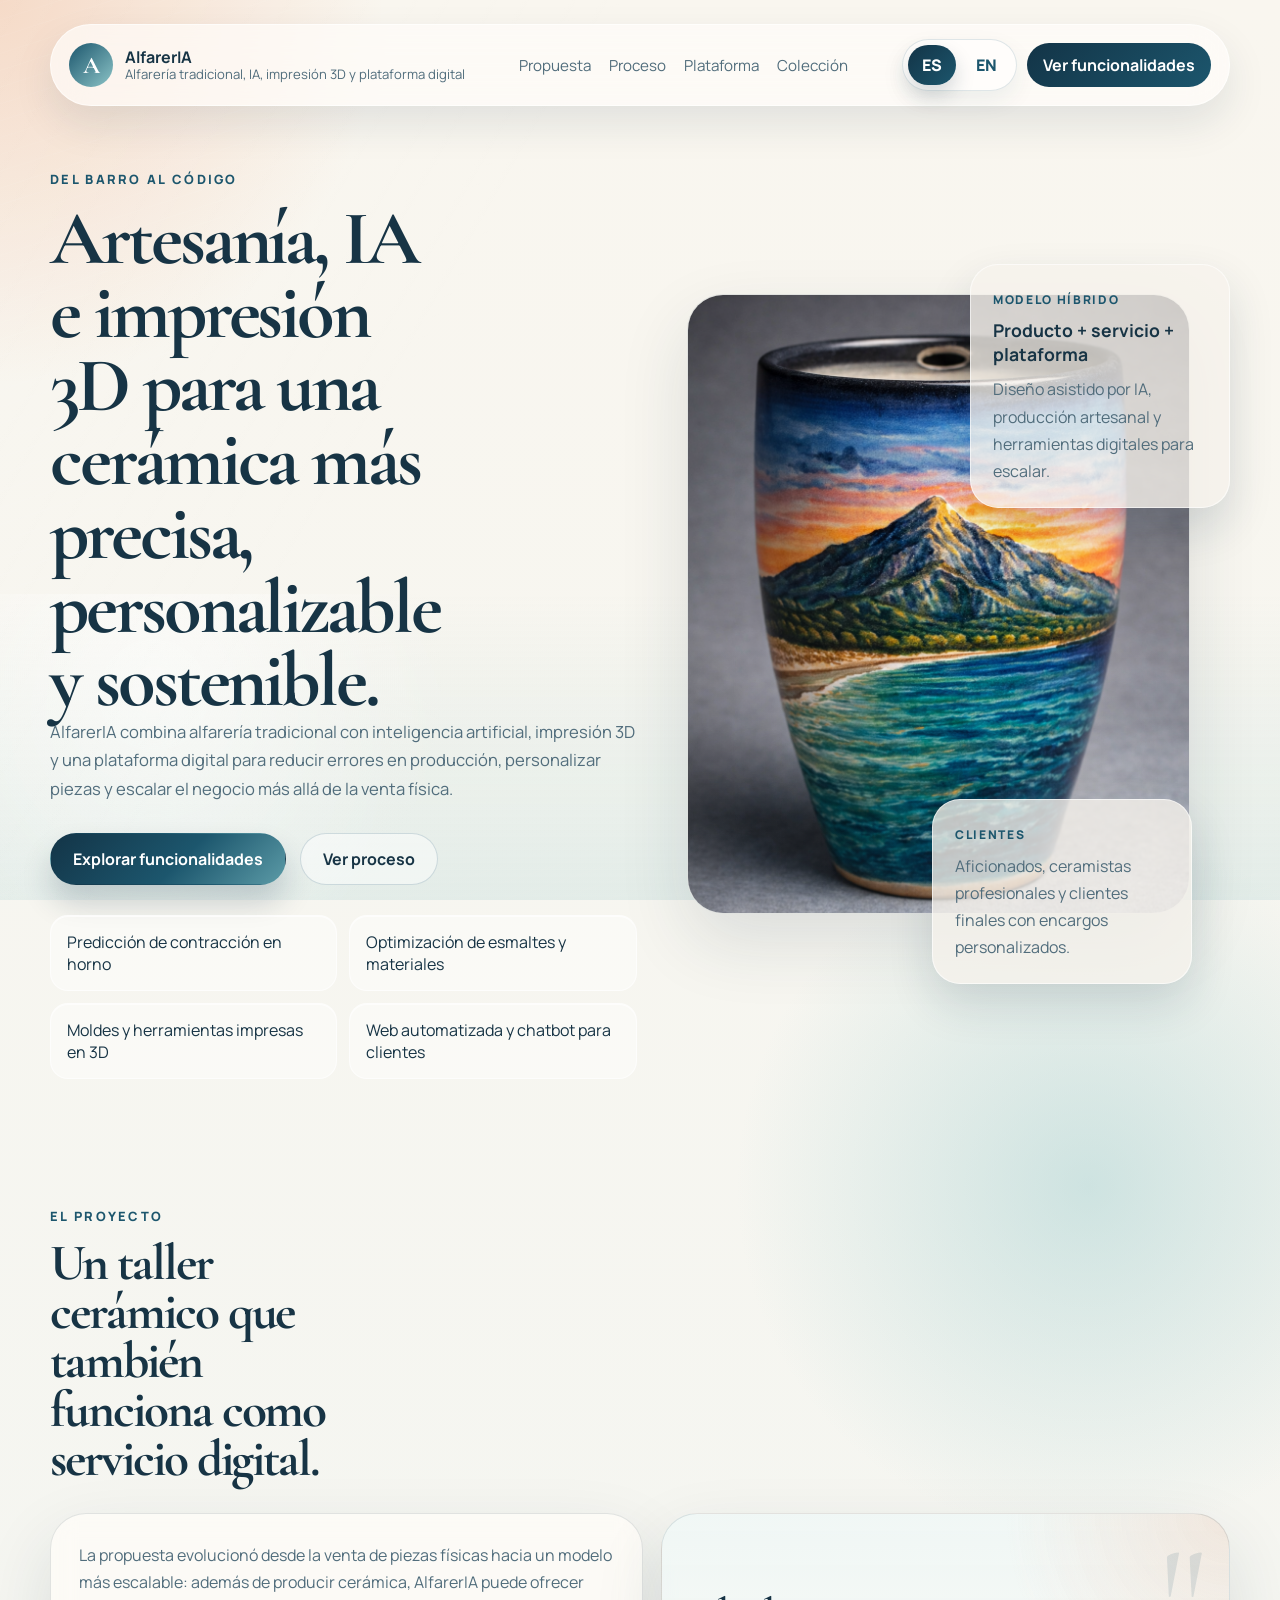
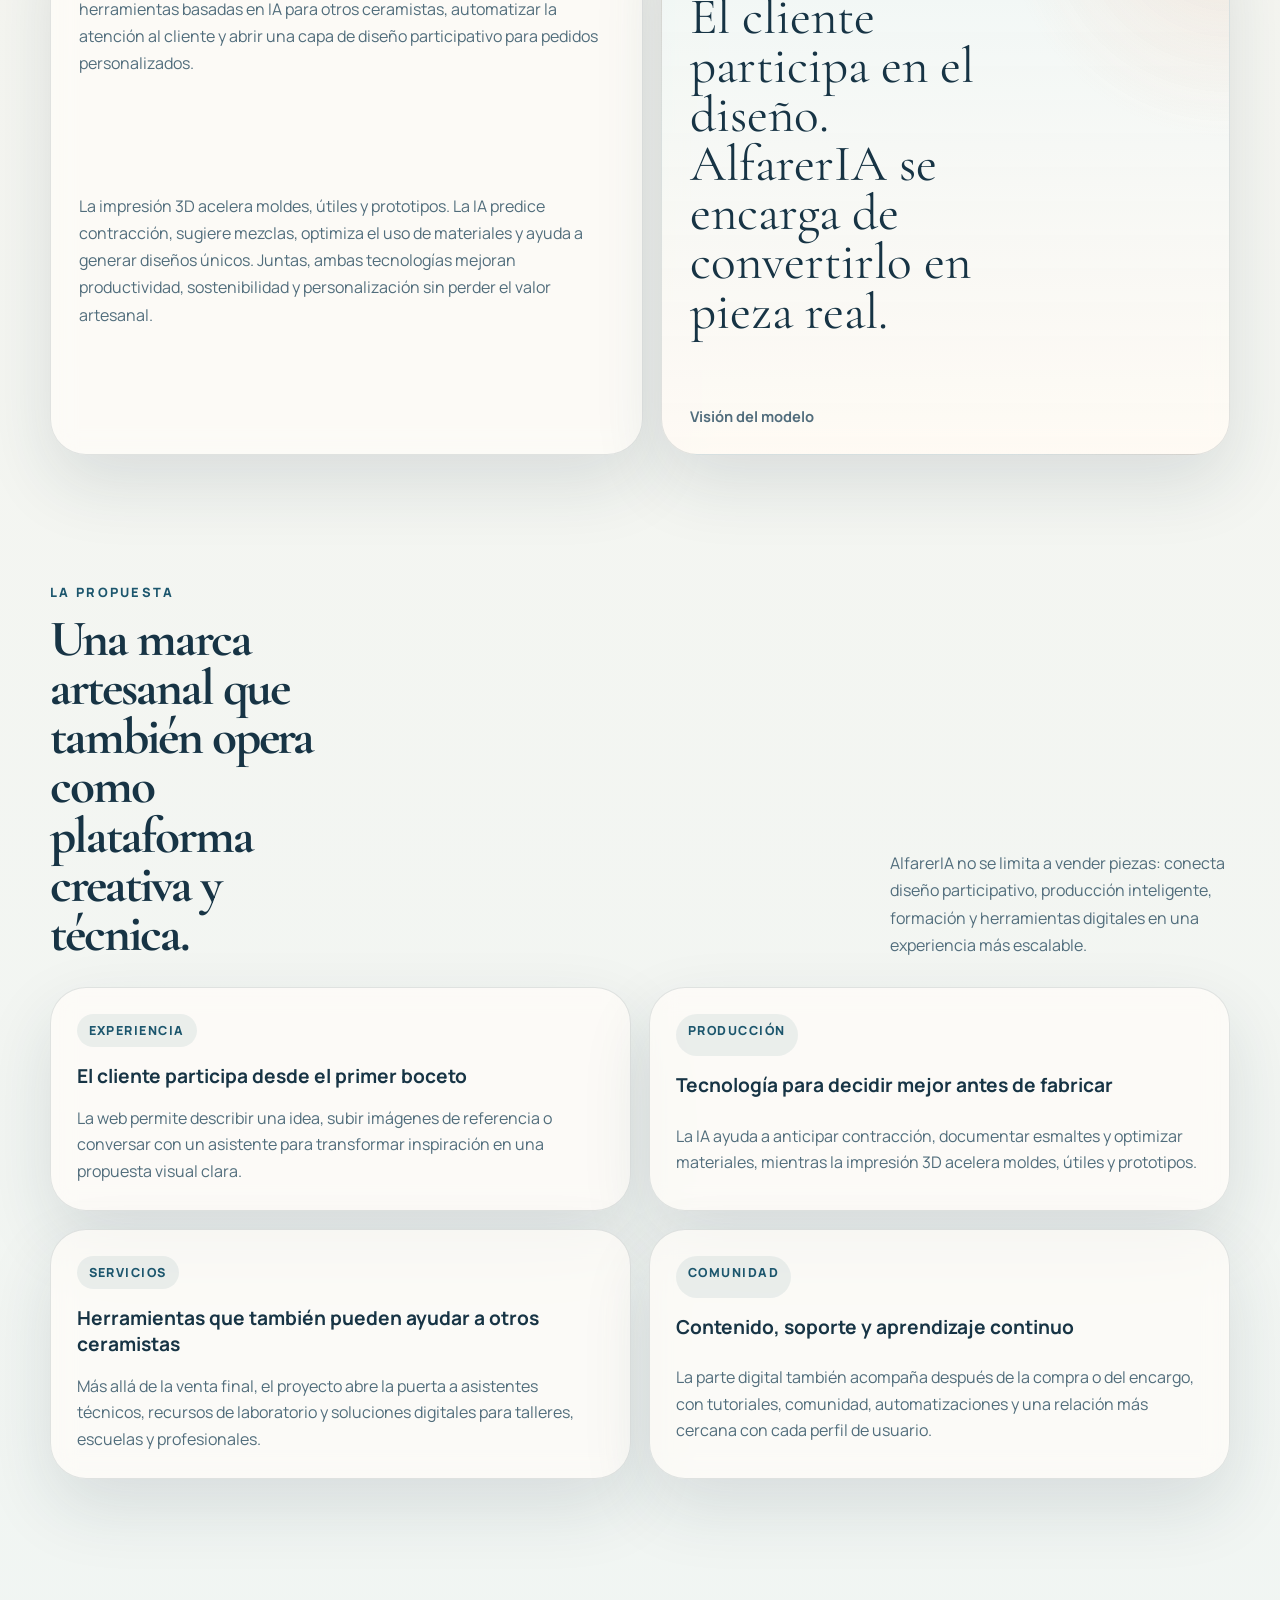
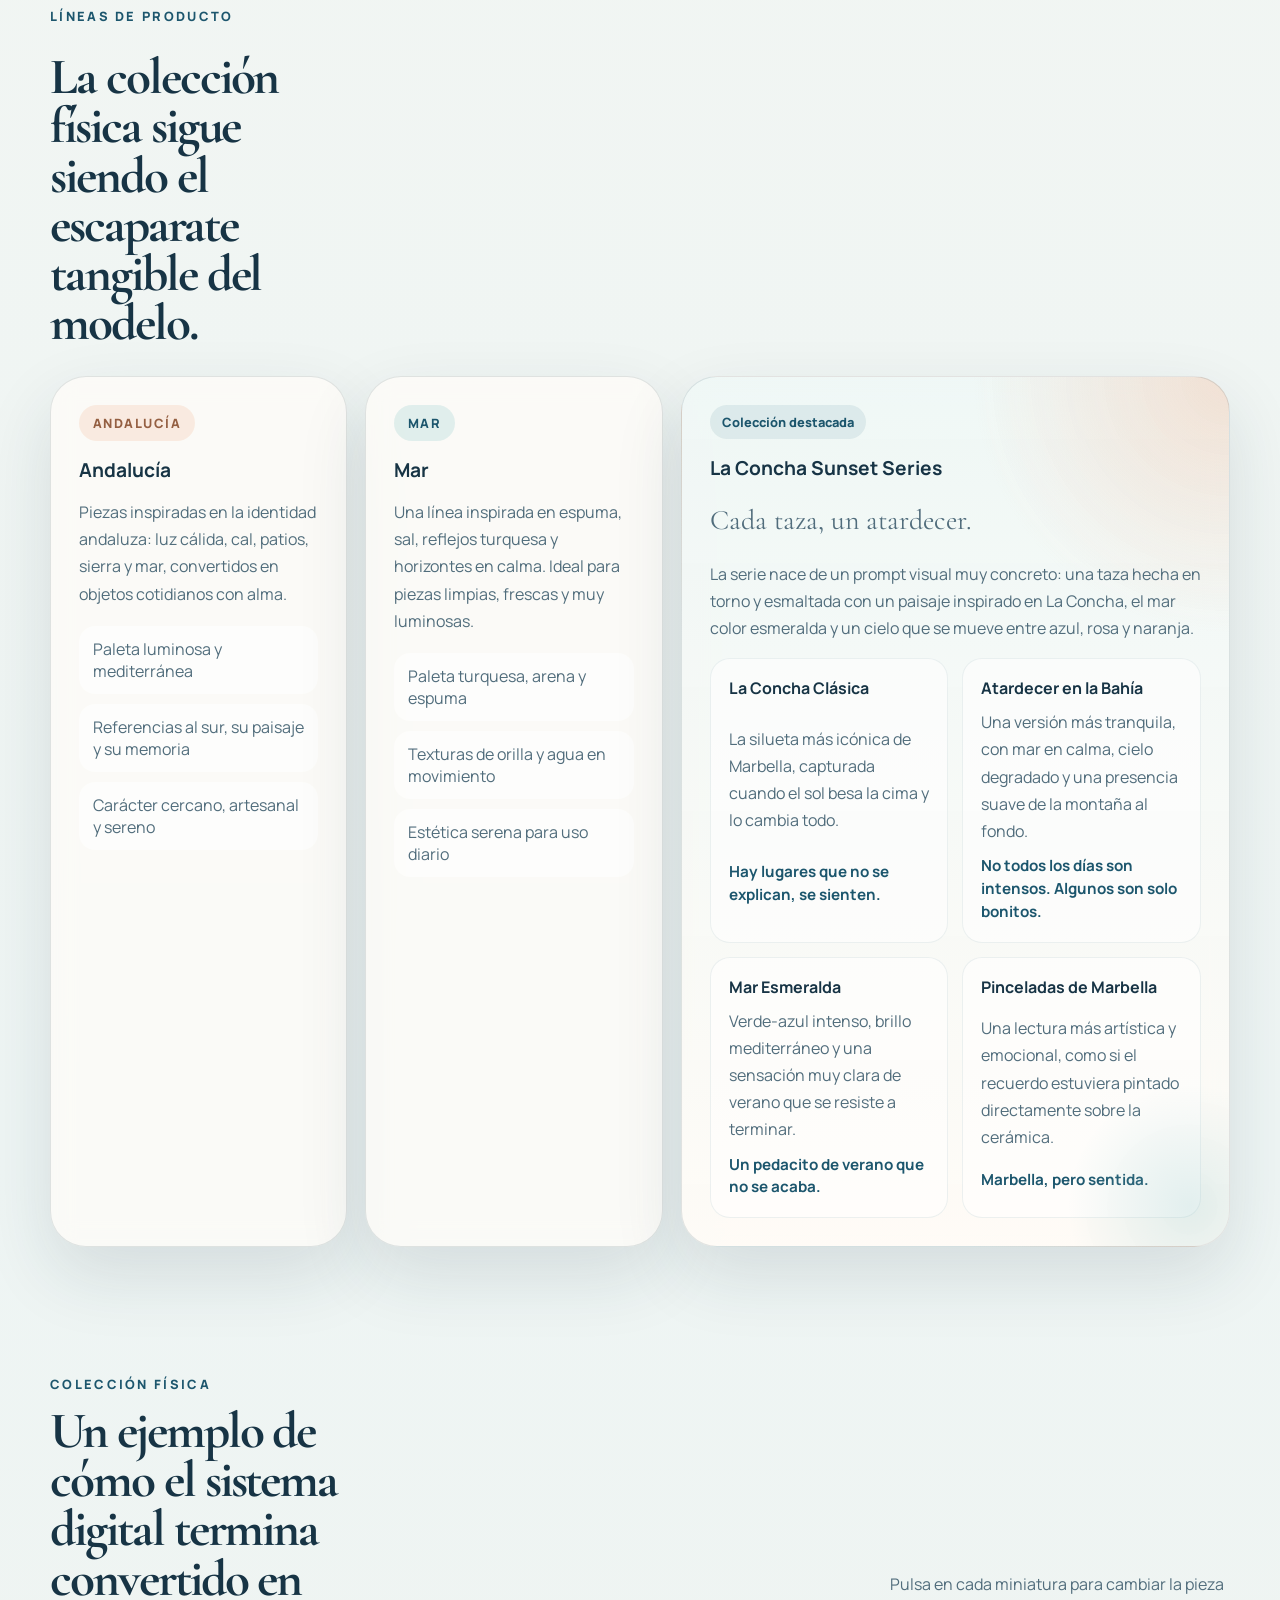
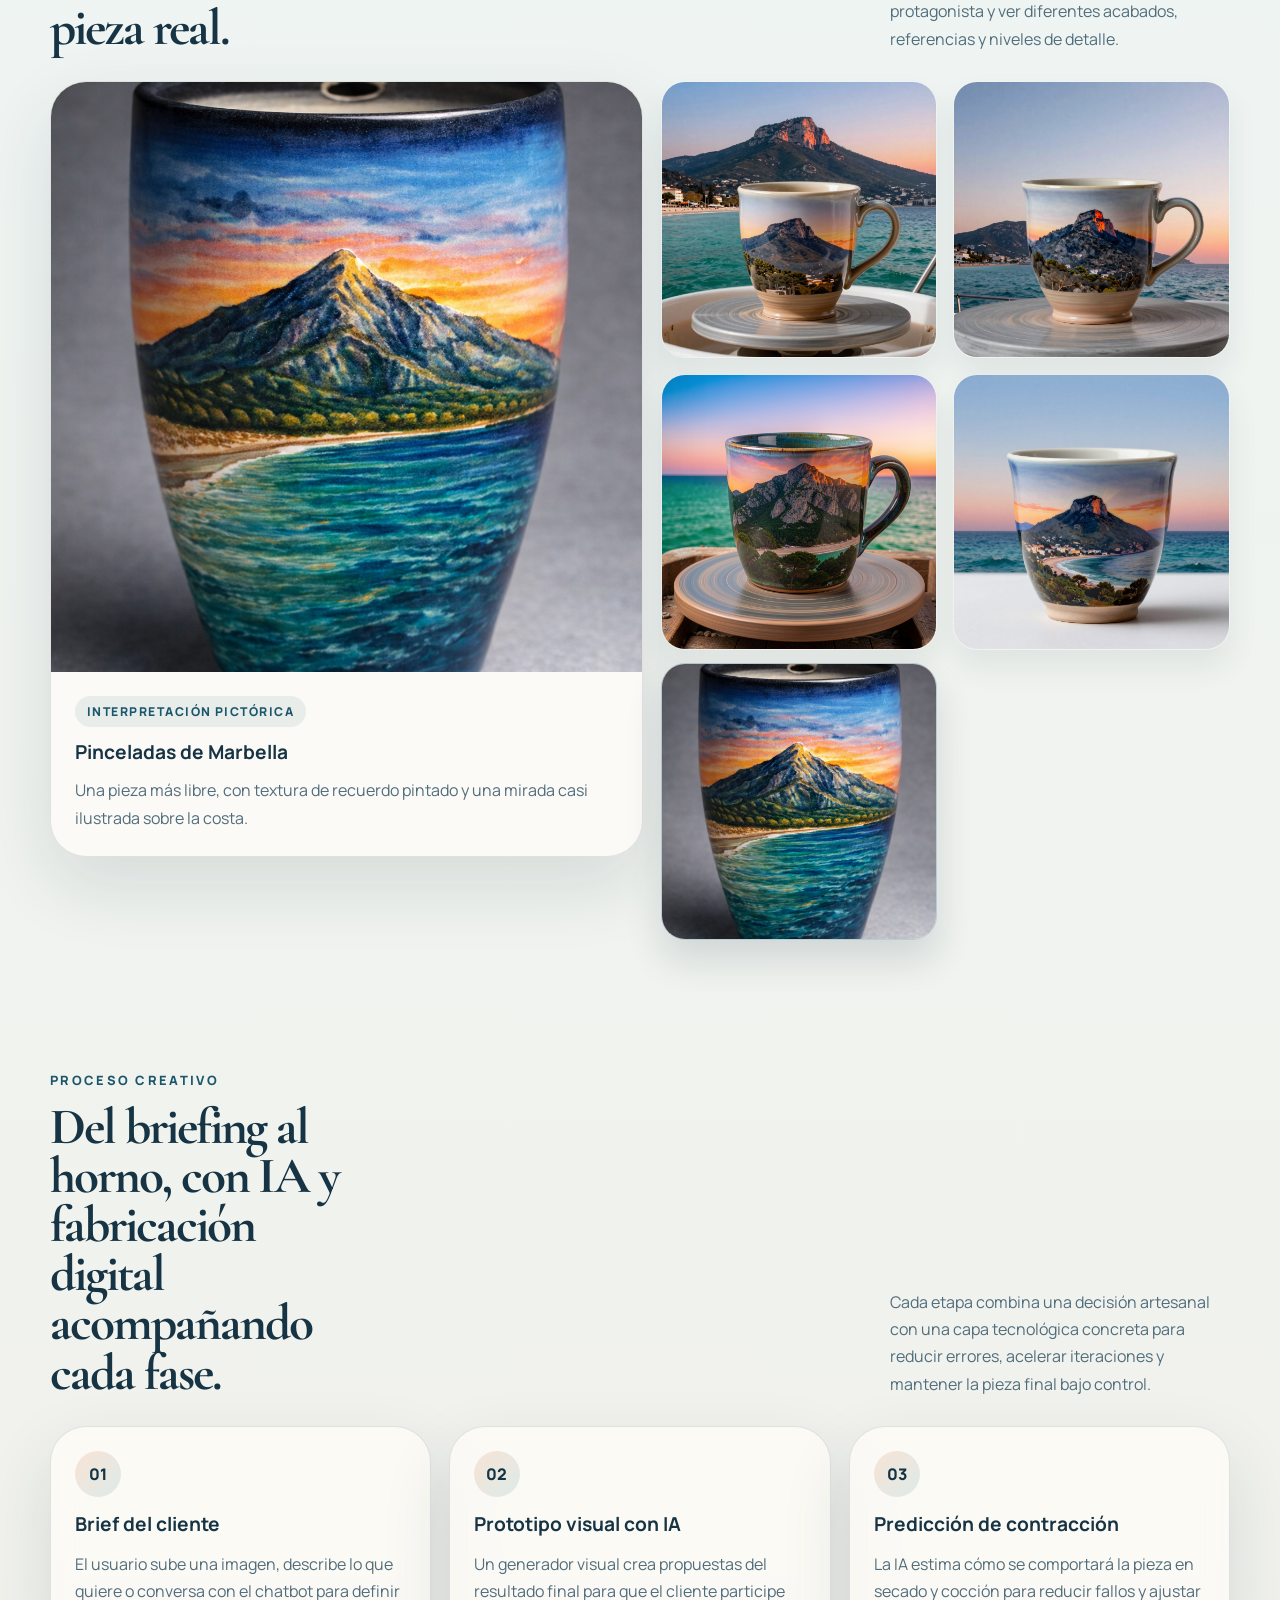
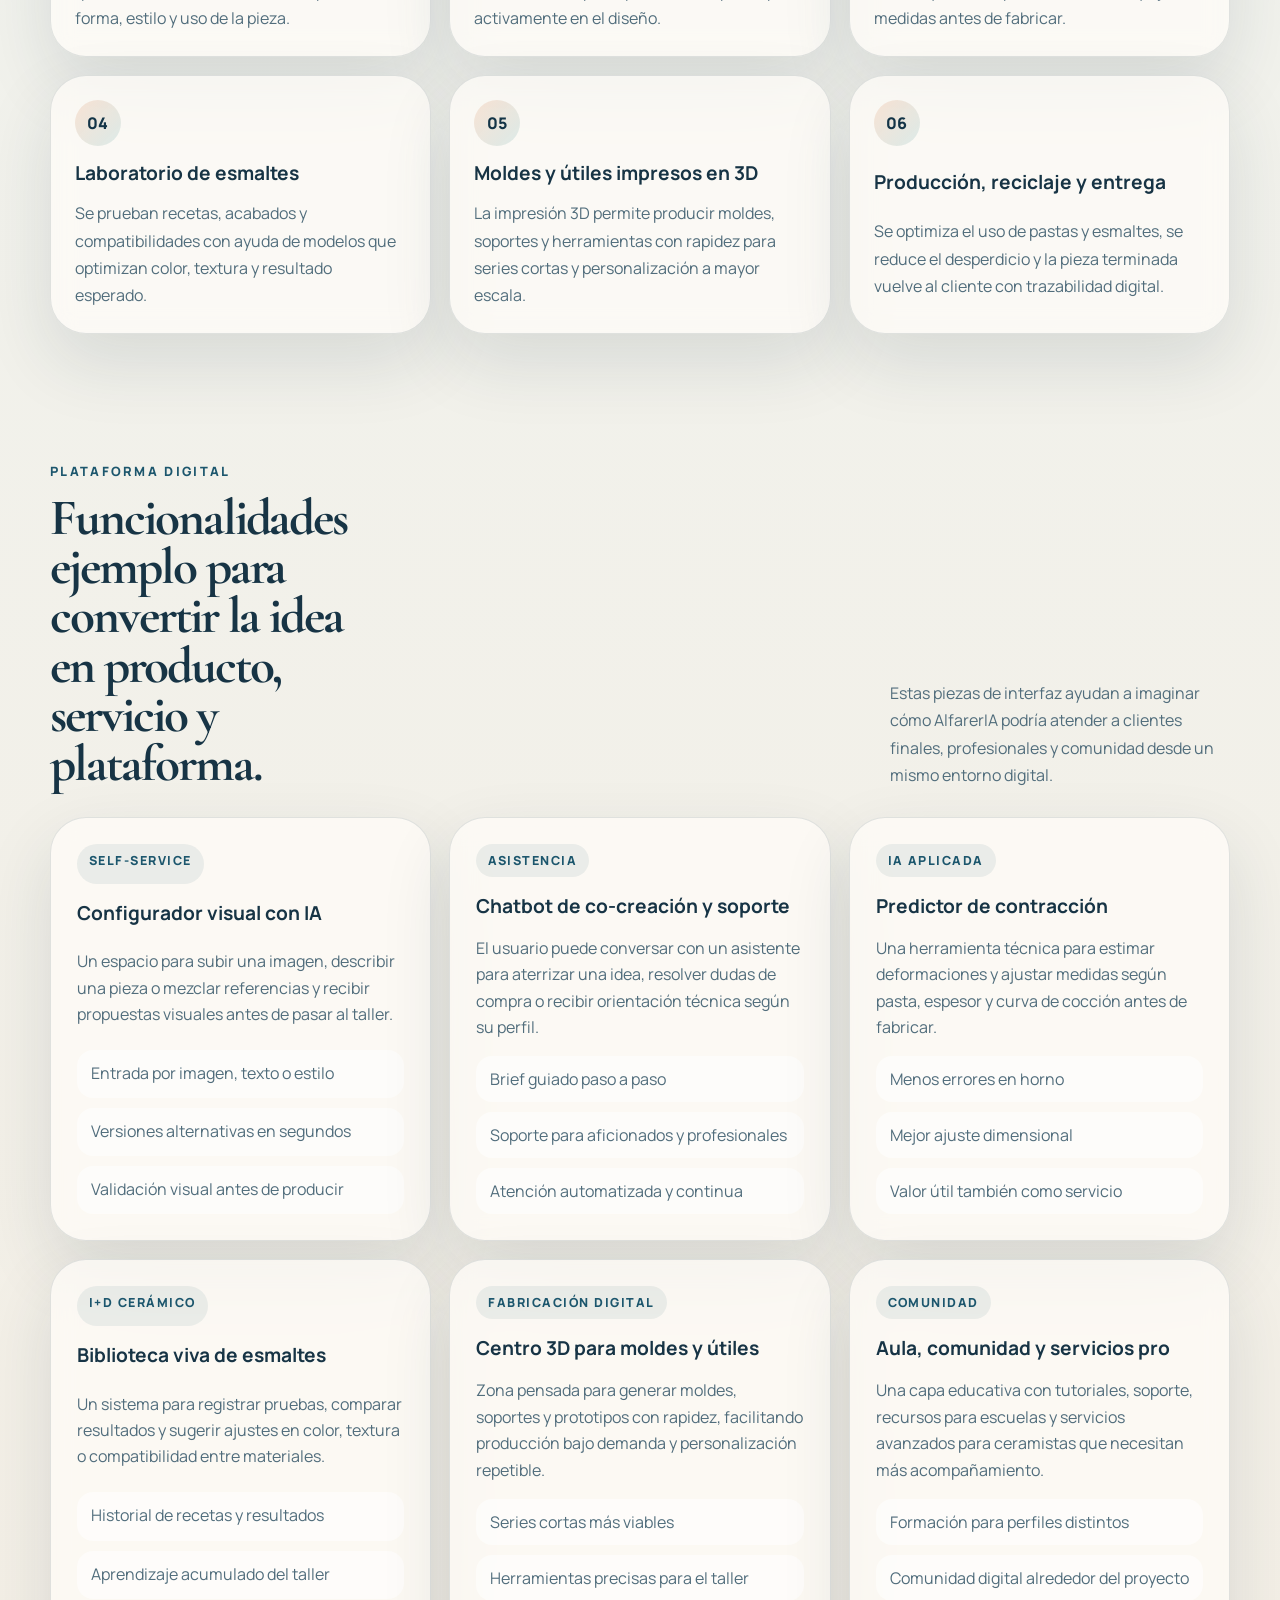
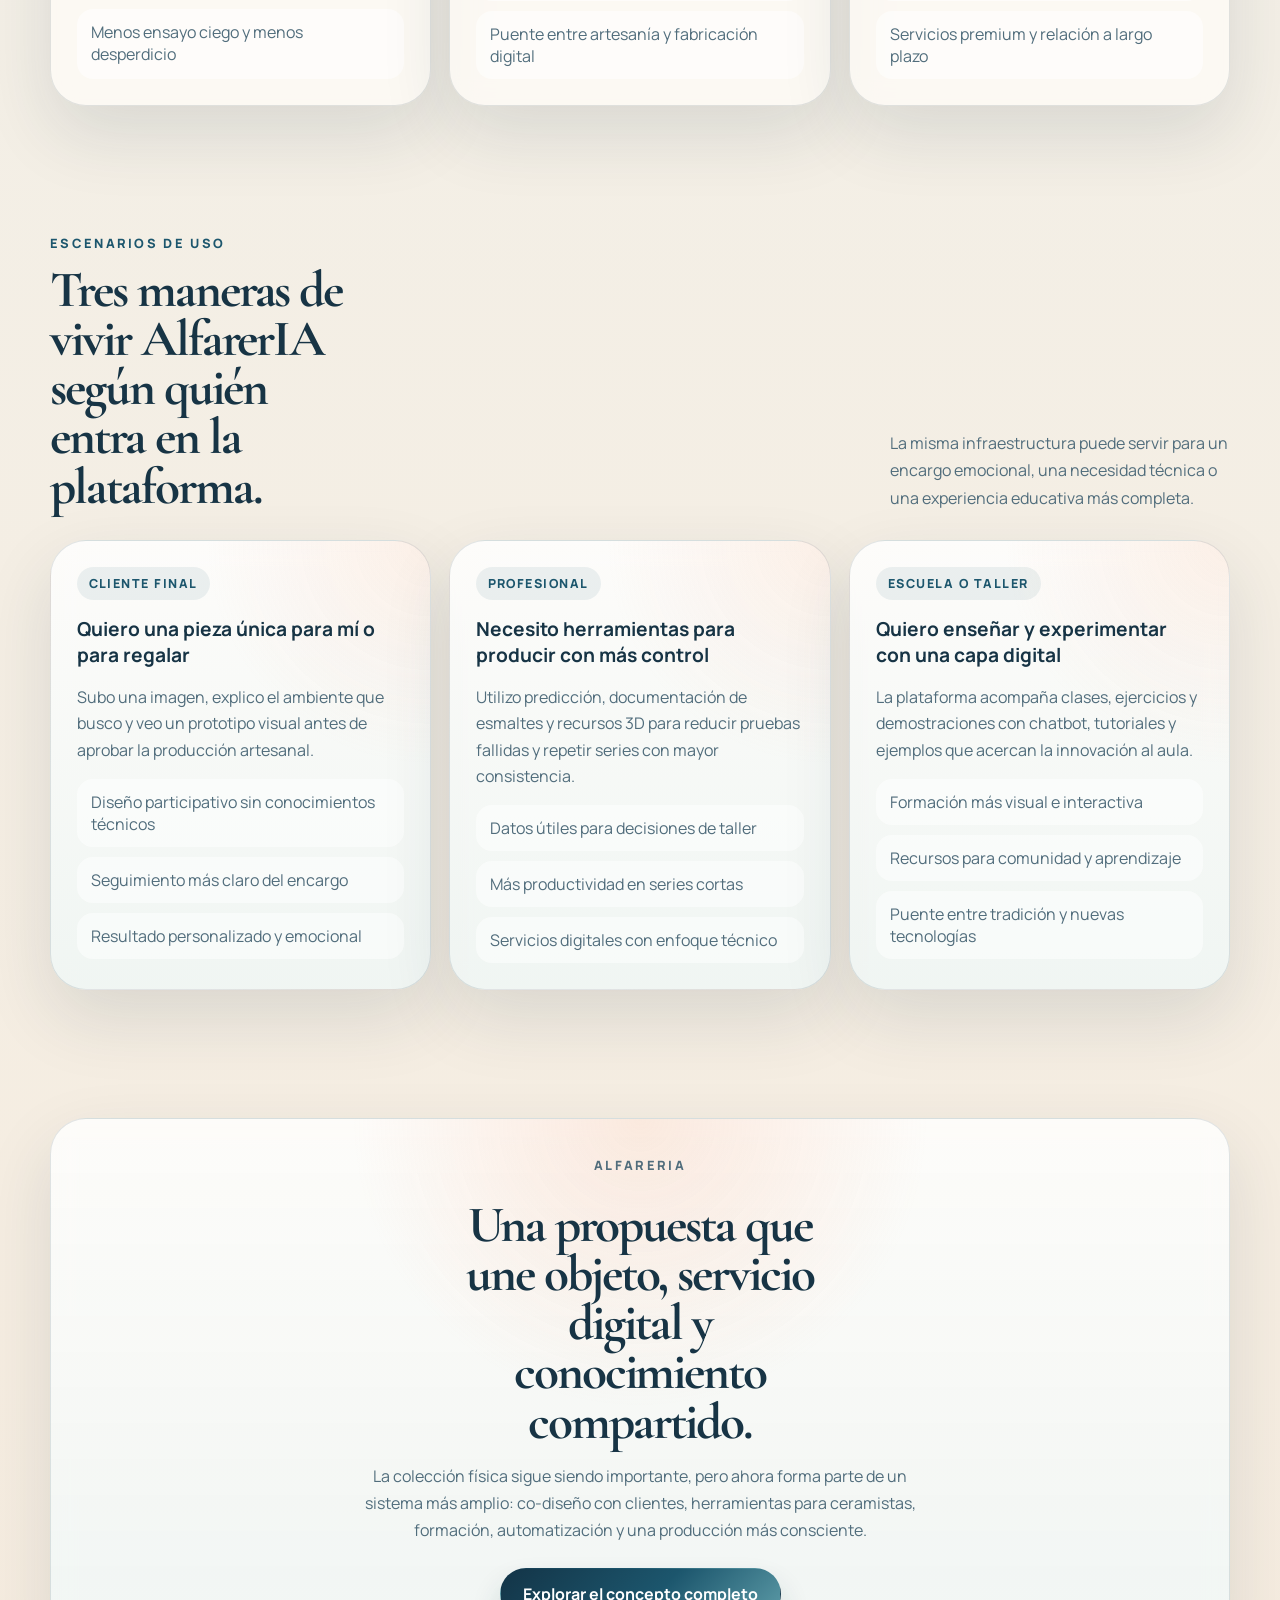
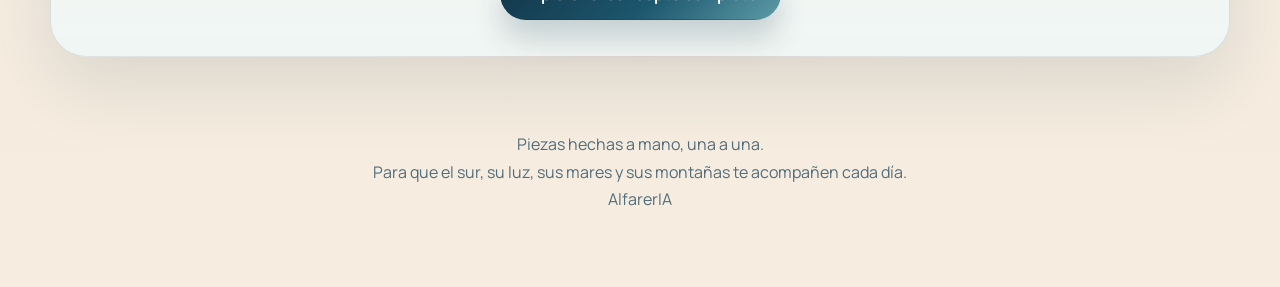
==== commit 29d928b6: "Refine AlfarerIA business storytelling" ====
--- a/index.html
+++ b/index.html
@@ -28,7 +28,7 @@
       </a>
 
       <nav class="nav" aria-label="Principal">
-        <a href="#modelo">Modelo</a>
+        <a href="#modelo">Propuesta</a>
         <a href="#proceso">Proceso</a>
         <a href="#plataforma">Plataforma</a>
         <a href="#coleccion-destacada">Colección</a>
@@ -123,34 +123,40 @@
       </section>
 
       <section class="canvas section" id="modelo">
-        <div class="section-heading">
-          <p class="eyebrow">Modelo de negocio</p>
-          <h2>Cuatro palancas para convertir el taller en un sistema más escalable.</h2>
+        <div class="section-heading split">
+          <div>
+            <p class="eyebrow">La propuesta</p>
+            <h2>Una marca artesanal que también opera como plataforma creativa y técnica.</h2>
+          </div>
+          <p class="section-note">
+            AlfarerIA no se limita a vender piezas: conecta diseño participativo, producción
+            inteligente, formación y herramientas digitales en una experiencia más escalable.
+          </p>
         </div>
 
         <div class="canvas-grid">
           <article class="canvas-card">
-            <span class="canvas-tag">Clientes</span>
-            <h3>Aficionados, estudios y profesionales</h3>
-            <p>Se diferencia entre quien quiere una pieza personalizada, quien necesita herramientas de producción y quien busca soporte técnico o formación.</p>
+            <span class="canvas-tag">Experiencia</span>
+            <h3>El cliente participa desde el primer boceto</h3>
+            <p>La web permite describir una idea, subir imágenes de referencia o conversar con un asistente para transformar inspiración en una propuesta visual clara.</p>
           </article>
 
           <article class="canvas-card">
-            <span class="canvas-tag">Valor</span>
-            <h3>Menos error, más personalización</h3>
-            <p>La IA ayuda a predecir, ajustar y diseñar; la impresión 3D acelera el prototipado; la artesanía aporta acabado, criterio y autenticidad.</p>
+            <span class="canvas-tag">Producción</span>
+            <h3>Tecnología para decidir mejor antes de fabricar</h3>
+            <p>La IA ayuda a anticipar contracción, documentar esmaltes y optimizar materiales, mientras la impresión 3D acelera moldes, útiles y prototipos.</p>
           </article>
 
           <article class="canvas-card">
-            <span class="canvas-tag">Canales</span>
-            <h3>Web, chatbot y contenido educativo</h3>
-            <p>El negocio no depende solo del encargo presencial: también se apoya en una plataforma digital, tutoriales, automatización web y soporte remoto.</p>
+            <span class="canvas-tag">Servicios</span>
+            <h3>Herramientas que también pueden ayudar a otros ceramistas</h3>
+            <p>Más allá de la venta final, el proyecto abre la puerta a asistentes técnicos, recursos de laboratorio y soluciones digitales para talleres, escuelas y profesionales.</p>
           </article>
 
           <article class="canvas-card">
-            <span class="canvas-tag">Ingresos</span>
-            <h3>Producto, servicio y SaaS</h3>
-            <p>Venta de piezas, producción personalizada, herramientas para ceramistas, formación y funcionalidades digitales de autoservicio.</p>
+            <span class="canvas-tag">Comunidad</span>
+            <h3>Contenido, soporte y aprendizaje continuo</h3>
+            <p>La parte digital también acompaña después de la compra o del encargo, con tutoriales, comunidad, automatizaciones y una relación más cercana con cada perfil de usuario.</p>
           </article>
         </div>
       </section>
@@ -315,9 +321,15 @@
       </section>
 
       <section class="process section" id="proceso">
-        <div class="section-heading">
-          <p class="eyebrow">Proceso creativo</p>
-          <h2>Del briefing al horno, con IA y fabricación digital acompañando cada fase.</h2>
+        <div class="section-heading split">
+          <div>
+            <p class="eyebrow">Proceso creativo</p>
+            <h2>Del briefing al horno, con IA y fabricación digital acompañando cada fase.</h2>
+          </div>
+          <p class="section-note">
+            Cada etapa combina una decisión artesanal con una capa tecnológica concreta para reducir
+            errores, acelerar iteraciones y mantener la pieza final bajo control.
+          </p>
         </div>
 
         <div class="process-grid">
@@ -363,78 +375,126 @@
         <div class="section-heading split">
           <div>
             <p class="eyebrow">Plataforma digital</p>
-            <h2>Ejemplos de funcionalidades alineadas con el modelo de negocio.</h2>
+            <h2>Funcionalidades ejemplo para convertir la idea en producto, servicio y plataforma.</h2>
           </div>
           <p class="section-note">
-            Estas secciones no solo ilustran una web comercial, sino una posible plataforma producto-servicio
-            para clientes finales y para otros ceramistas.
+            Estas piezas de interfaz ayudan a imaginar cómo AlfarerIA podría atender a clientes
+            finales, profesionales y comunidad desde un mismo entorno digital.
           </p>
         </div>
 
         <div class="feature-grid">
           <article class="feature-card">
             <span class="feature-tag">Self-service</span>
-            <h3>Diseña tu pieza</h3>
-            <p>Sube una foto, elige referencias o describe la idea al chatbot y recibe un prototipo visual antes de producir.</p>
+            <h3>Configurador visual con IA</h3>
+            <p>Un espacio para subir una imagen, describir una pieza o mezclar referencias y recibir propuestas visuales antes de pasar al taller.</p>
             <ul class="feature-points">
-              <li>Entrada por imagen o texto</li>
-              <li>Variantes visuales automáticas</li>
-              <li>Pedido validado antes del taller</li>
+              <li>Entrada por imagen, texto o estilo</li>
+              <li>Versiones alternativas en segundos</li>
+              <li>Validación visual antes de producir</li>
+            </ul>
+          </article>
+
+          <article class="feature-card">
+            <span class="feature-tag">Asistencia</span>
+            <h3>Chatbot de co-creación y soporte</h3>
+            <p>El usuario puede conversar con un asistente para aterrizar una idea, resolver dudas de compra o recibir orientación técnica según su perfil.</p>
+            <ul class="feature-points">
+              <li>Brief guiado paso a paso</li>
+              <li>Soporte para aficionados y profesionales</li>
+              <li>Atención automatizada y continua</li>
             </ul>
           </article>
 
           <article class="feature-card">
             <span class="feature-tag">IA aplicada</span>
             <h3>Predictor de contracción</h3>
-            <p>Una herramienta que ayuda a estimar deformaciones y porcentajes de merma según pasta, espesor y curva de cocción.</p>
+            <p>Una herramienta técnica para estimar deformaciones y ajustar medidas según pasta, espesor y curva de cocción antes de fabricar.</p>
             <ul class="feature-points">
               <li>Menos errores en horno</li>
-              <li>Mejor ajuste de medidas</li>
-              <li>Utilidad para producción propia o SaaS</li>
+              <li>Mejor ajuste dimensional</li>
+              <li>Valor útil también como servicio</li>
             </ul>
           </article>
 
           <article class="feature-card">
             <span class="feature-tag">I+D cerámico</span>
-            <h3>Optimizador de esmaltes</h3>
-            <p>Asistente para probar combinaciones, documentar resultados y acelerar iteraciones de laboratorio.</p>
+            <h3>Biblioteca viva de esmaltes</h3>
+            <p>Un sistema para registrar pruebas, comparar resultados y sugerir ajustes en color, textura o compatibilidad entre materiales.</p>
             <ul class="feature-points">
-              <li>Comparación de recetas</li>
-              <li>Historial de pruebas</li>
-              <li>Recomendaciones de ajuste</li>
-            </ul>
-          </article>
-
-          <article class="feature-card">
-            <span class="feature-tag">Sostenibilidad</span>
-            <h3>Uso inteligente de materiales</h3>
-            <p>Panel para maximizar el aprovechamiento de barros y esmaltes, reducir sobrantes y facilitar su reciclaje.</p>
-            <ul class="feature-points">
-              <li>Consumo estimado por pieza</li>
-              <li>Alertas de desperdicio</li>
-              <li>Reciclaje y reaprovechamiento</li>
+              <li>Historial de recetas y resultados</li>
+              <li>Aprendizaje acumulado del taller</li>
+              <li>Menos ensayo ciego y menos desperdicio</li>
             </ul>
           </article>
 
           <article class="feature-card">
             <span class="feature-tag">Fabricación digital</span>
-            <h3>Centro de moldes y herramientas 3D</h3>
-            <p>Espacio para generar prototipos, utillajes y moldes rápidamente, mejorando productividad y repetibilidad.</p>
+            <h3>Centro 3D para moldes y útiles</h3>
+            <p>Zona pensada para generar moldes, soportes y prototipos con rapidez, facilitando producción bajo demanda y personalización repetible.</p>
             <ul class="feature-points">
               <li>Series cortas más viables</li>
-              <li>Personalización reproducible</li>
-              <li>Soporte para producción profesional</li>
+              <li>Herramientas precisas para el taller</li>
+              <li>Puente entre artesanía y fabricación digital</li>
             </ul>
           </article>
 
           <article class="feature-card">
             <span class="feature-tag">Comunidad</span>
-            <h3>Tutoriales, soporte y automatización</h3>
-            <p>Una capa educativa y de acompañamiento con chatbot, contenidos y automatización de atención y generación de contenido.</p>
+            <h3>Aula, comunidad y servicios pro</h3>
+            <p>Una capa educativa con tutoriales, soporte, recursos para escuelas y servicios avanzados para ceramistas que necesitan más acompañamiento.</p>
             <ul class="feature-points">
-              <li>Soporte a aficionados</li>
-              <li>Recursos para profesionales</li>
-              <li>Relación continua con la comunidad</li>
+              <li>Formación para perfiles distintos</li>
+              <li>Comunidad digital alrededor del proyecto</li>
+              <li>Servicios premium y relación a largo plazo</li>
+            </ul>
+          </article>
+        </div>
+      </section>
+
+      <section class="use-cases section" id="casos">
+        <div class="section-heading split">
+          <div>
+            <p class="eyebrow">Escenarios de uso</p>
+            <h2>Tres maneras de vivir AlfarerIA según quién entra en la plataforma.</h2>
+          </div>
+          <p class="section-note">
+            La misma infraestructura puede servir para un encargo emocional, una necesidad técnica o
+            una experiencia educativa más completa.
+          </p>
+        </div>
+
+        <div class="use-cases-grid">
+          <article class="use-case-card">
+            <span class="use-case-tag">Cliente final</span>
+            <h3>Quiero una pieza única para mí o para regalar</h3>
+            <p>Subo una imagen, explico el ambiente que busco y veo un prototipo visual antes de aprobar la producción artesanal.</p>
+            <ul class="use-case-points">
+              <li>Diseño participativo sin conocimientos técnicos</li>
+              <li>Seguimiento más claro del encargo</li>
+              <li>Resultado personalizado y emocional</li>
+            </ul>
+          </article>
+
+          <article class="use-case-card">
+            <span class="use-case-tag">Profesional</span>
+            <h3>Necesito herramientas para producir con más control</h3>
+            <p>Utilizo predicción, documentación de esmaltes y recursos 3D para reducir pruebas fallidas y repetir series con mayor consistencia.</p>
+            <ul class="use-case-points">
+              <li>Datos útiles para decisiones de taller</li>
+              <li>Más productividad en series cortas</li>
+              <li>Servicios digitales con enfoque técnico</li>
+            </ul>
+          </article>
+
+          <article class="use-case-card">
+            <span class="use-case-tag">Escuela o taller</span>
+            <h3>Quiero enseñar y experimentar con una capa digital</h3>
+            <p>La plataforma acompaña clases, ejercicios y demostraciones con chatbot, tutoriales y ejemplos que acercan la innovación al aula.</p>
+            <ul class="use-case-points">
+              <li>Formación más visual e interactiva</li>
+              <li>Recursos para comunidad y aprendizaje</li>
+              <li>Puente entre tradición y nuevas tecnologías</li>
             </ul>
           </article>
         </div>
@@ -443,13 +503,13 @@
       <section class="cta section">
         <div class="cta-card">
           <p class="eyebrow">AlfarerIA</p>
-          <h2>Una marca que puede vender piezas, prestar servicios y crecer como plataforma.</h2>
+          <h2>Una propuesta que une objeto, servicio digital y conocimiento compartido.</h2>
           <p>
             La colección física sigue siendo importante, pero ahora forma parte de un sistema más
-            amplio: diseño participativo, automatización, herramientas para ceramistas y procesos más
-            sostenibles.
-          </p>
-          <a class="button primary" href="#plataforma">Explorar el concepto completo</a>
+            amplio: co-diseño con clientes, herramientas para ceramistas, formación, automatización y
+            una producción más consciente.
+          </p>
+          <a class="button primary" href="#casos">Explorar el concepto completo</a>
         </div>
       </section>
     </main>
--- a/styles.css
+++ b/styles.css
@@ -339,6 +339,7 @@
 .collection-card,
 .canvas-card,
 .feature-card,
+.use-case-card,
 .gallery-spotlight,
 .process-card,
 .cta-card {
@@ -480,11 +481,12 @@
 }
 
 .canvas-grid {
-  grid-template-columns: repeat(4, minmax(0, 1fr));
+  grid-template-columns: repeat(2, minmax(0, 1fr));
 }
 
 .canvas-card,
-.feature-card {
+.feature-card,
+.use-case-card {
   display: grid;
   gap: 16px;
   padding: 26px;
@@ -724,6 +726,52 @@
   color: var(--ink-soft);
 }
 
+.use-cases-grid {
+  display: grid;
+  grid-template-columns: repeat(3, minmax(0, 1fr));
+  gap: 18px;
+}
+
+.use-case-card {
+  align-content: start;
+  background:
+    radial-gradient(circle at top right, rgba(241, 179, 143, 0.18), transparent 14rem),
+    linear-gradient(180deg, rgba(255, 255, 255, 0.82), rgba(239, 247, 246, 0.82));
+}
+
+.use-case-tag {
+  width: fit-content;
+  padding: 8px 12px;
+  border-radius: 999px;
+  background: rgba(28, 86, 109, 0.08);
+  color: var(--sea-deep);
+  font-size: 0.78rem;
+  font-weight: 800;
+  letter-spacing: 0.12em;
+  text-transform: uppercase;
+}
+
+.use-case-card p {
+  margin: 0;
+  color: var(--ink-soft);
+  line-height: 1.65;
+}
+
+.use-case-points {
+  display: grid;
+  gap: 10px;
+  padding: 0;
+  margin: 0;
+  list-style: none;
+}
+
+.use-case-points li {
+  padding: 12px 14px;
+  border-radius: 16px;
+  background: rgba(255, 255, 255, 0.5);
+  color: var(--ink-soft);
+}
+
 .cta-card {
   padding: 36px;
   text-align: center;
@@ -765,7 +813,8 @@
   .canvas-grid,
   .collections-grid,
   .process-grid,
-  .feature-grid {
+  .feature-grid,
+  .use-cases-grid {
     grid-template-columns: 1fr;
   }
 
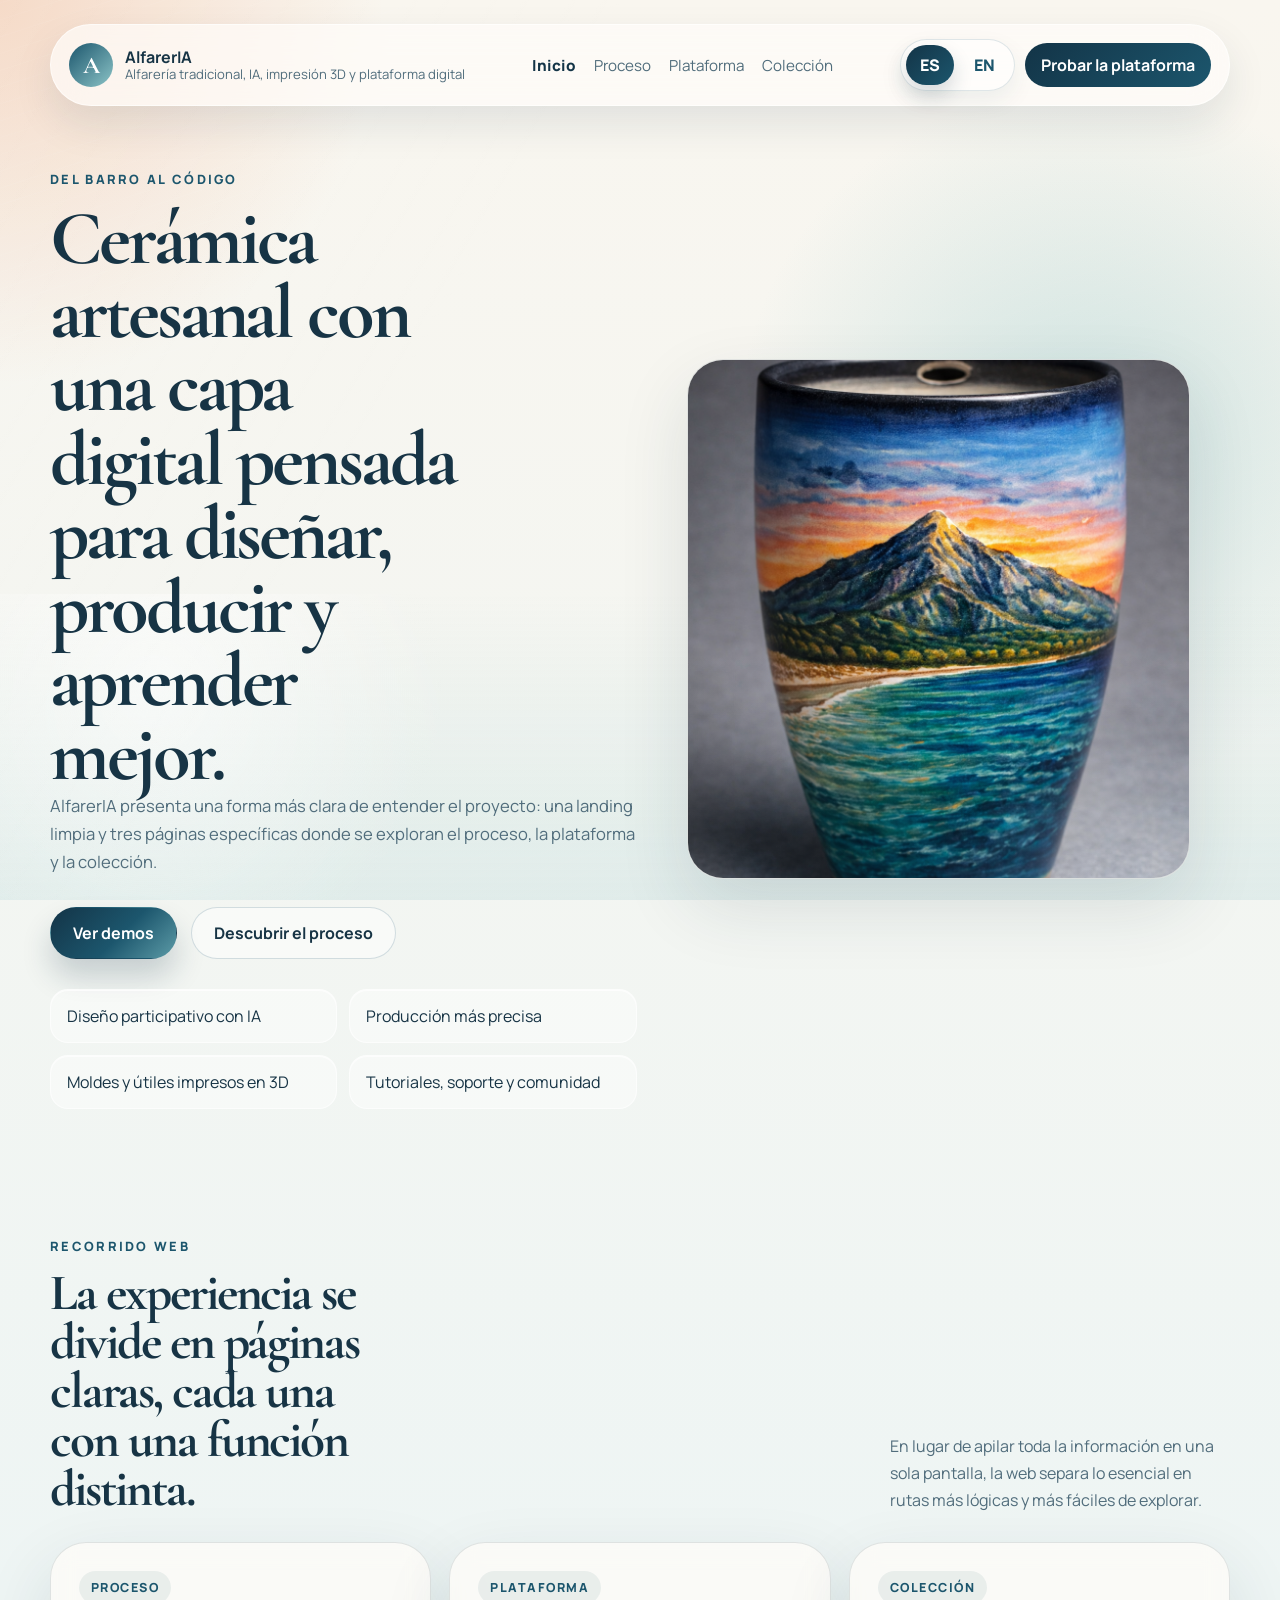
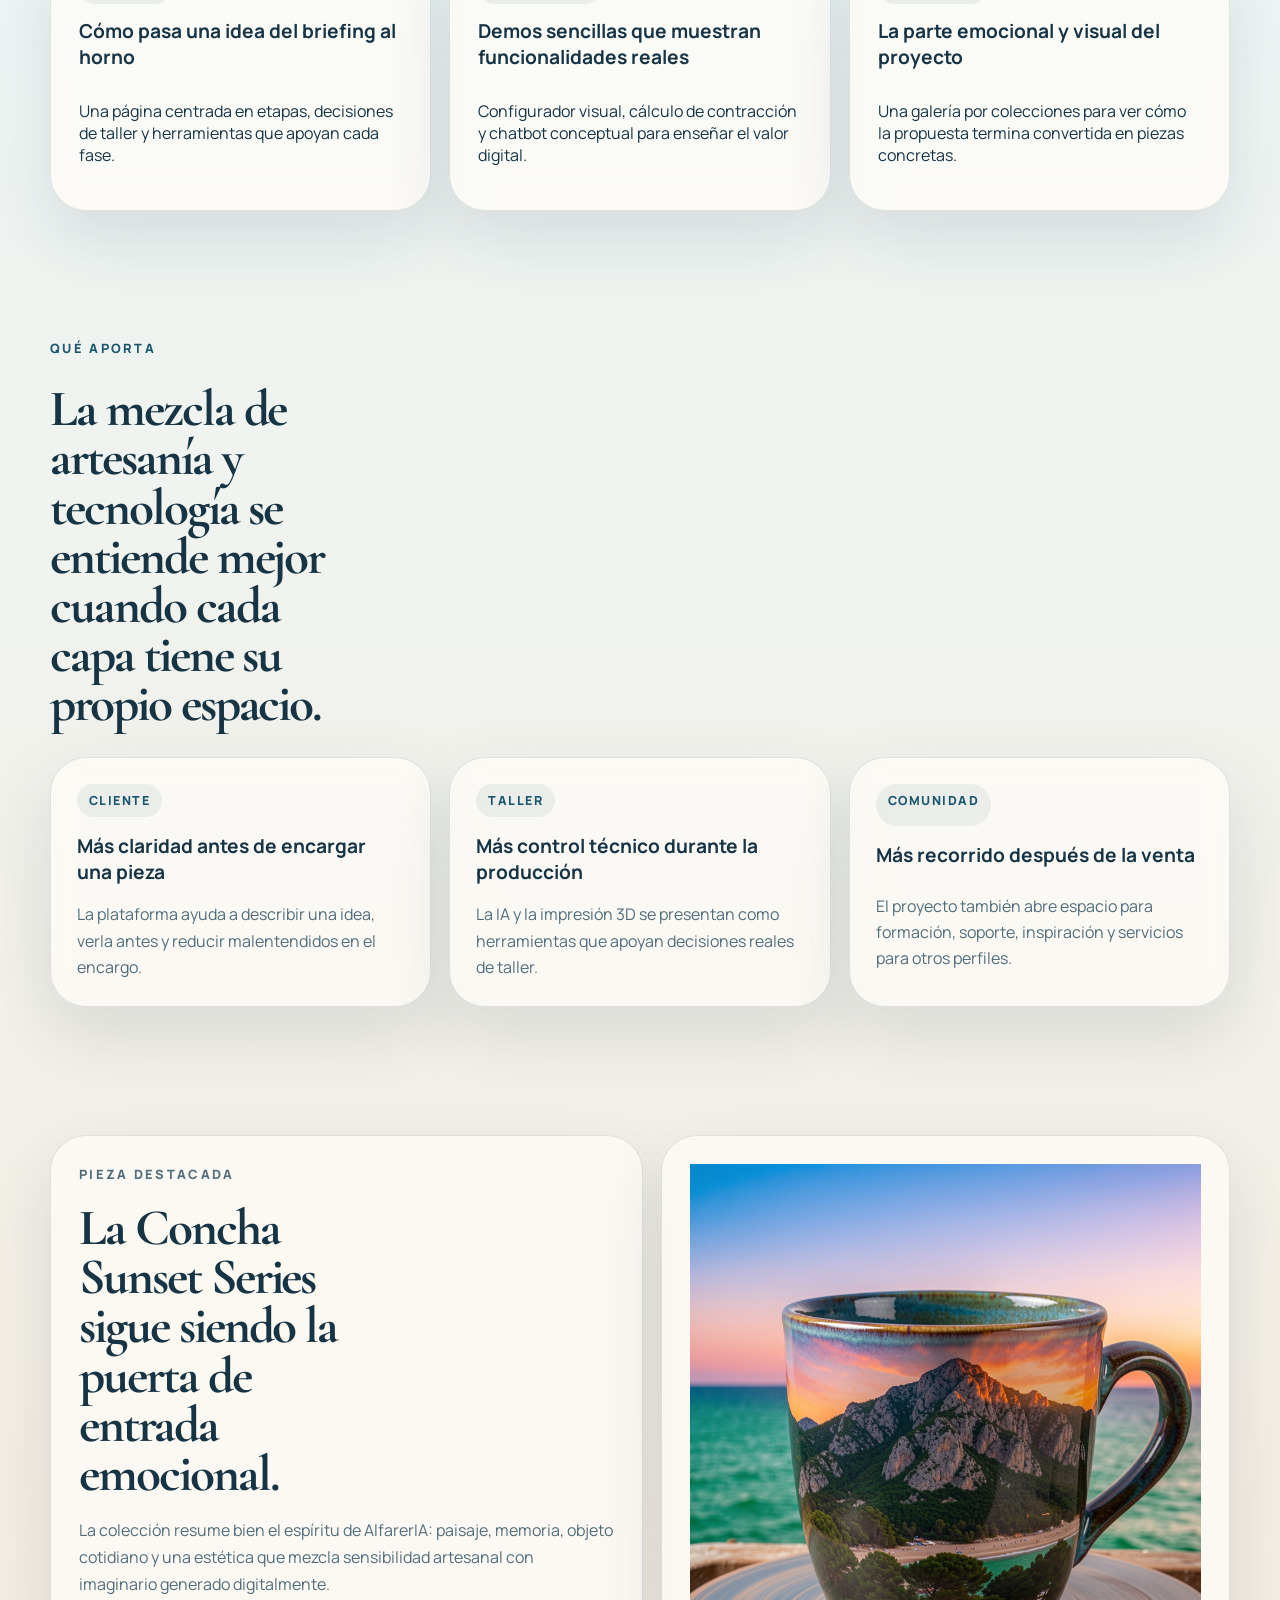
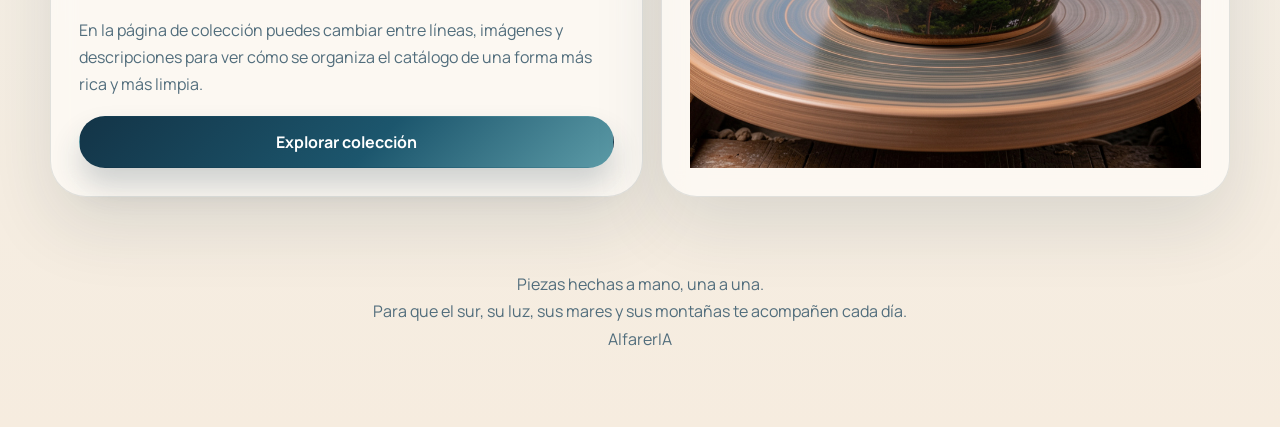
==== commit d777bafc: "Split site into landing and interactive pages" ====
--- a/index.html
+++ b/index.html
@@ -3,10 +3,10 @@
 <head>
   <meta charset="UTF-8">
   <meta name="viewport" content="width=device-width, initial-scale=1.0">
-  <title>AlfarerIA | Alfarería, IA e impresión 3D</title>
+  <title>AlfarerIA | Landing</title>
   <meta
     name="description"
-    content="AlfarerIA combina alfarería tradicional, inteligencia artificial, impresión 3D y una plataforma digital para personalizar piezas y optimizar la producción cerámica."
+    content="AlfarerIA une alfarería tradicional, inteligencia artificial e impresión 3D en una experiencia digital con páginas separadas para proceso, plataforma y colección."
   >
   <link rel="preconnect" href="https://fonts.googleapis.com">
   <link rel="preconnect" href="https://fonts.gstatic.com" crossorigin>
@@ -16,22 +16,22 @@
   >
   <link rel="stylesheet" href="./styles.css">
 </head>
-<body>
+<body data-page="home">
   <div class="page-shell">
     <header class="topbar">
-      <a class="brand" href="#inicio" aria-label="Ir al inicio de AlfarerIA">
+      <a class="brand" href="./index.html" aria-label="Ir al inicio de AlfarerIA">
         <span class="brand-mark">A</span>
-          <span class="brand-copy">
+        <span class="brand-copy">
           <strong>AlfarerIA</strong>
           <span>Alfarería tradicional, IA, impresión 3D y plataforma digital</span>
         </span>
       </a>
 
       <nav class="nav" aria-label="Principal">
-        <a href="#modelo">Propuesta</a>
-        <a href="#proceso">Proceso</a>
-        <a href="#plataforma">Plataforma</a>
-        <a href="#coleccion-destacada">Colección</a>
+        <a data-nav="home" href="./index.html">Inicio</a>
+        <a data-nav="process" href="./proceso.html">Proceso</a>
+        <a data-nav="platform" href="./plataforma.html">Plataforma</a>
+        <a data-nav="collection" href="./coleccion.html">Colección</a>
       </nav>
 
       <div class="nav-actions">
@@ -39,477 +39,123 @@
           <button class="lang-toggle active" type="button" data-lang="es" aria-pressed="true">ES</button>
           <button class="lang-toggle" type="button" data-lang="en" aria-pressed="false">EN</button>
         </div>
-        <a class="nav-cta" href="#plataforma">Ver funcionalidades</a>
+        <a class="nav-cta" href="./plataforma.html">Probar la plataforma</a>
       </div>
     </header>
 
     <main>
-      <section class="hero section" id="inicio">
+      <section class="hero section landing-hero">
         <div class="hero-copy">
-          <p class="eyebrow">Del barro al código</p>
-          <h1>Artesanía, IA e impresión 3D para una cerámica más precisa, personalizable y sostenible.</h1>
-          <p class="hero-intro">
-            AlfarerIA combina alfarería tradicional con inteligencia artificial, impresión 3D y una
-            plataforma digital para reducir errores en producción, personalizar piezas y escalar el
-            negocio más allá de la venta física.
+          <p class="eyebrow" id="hero-eyebrow">Del barro al código</p>
+          <h1 id="hero-title">Cerámica artesanal con una capa digital pensada para diseñar, producir y aprender mejor.</h1>
+          <p class="hero-intro" id="hero-intro">
+            AlfarerIA presenta una forma más clara de entender el proyecto: una landing limpia y tres
+            páginas específicas donde se exploran el proceso, la plataforma y la colección.
           </p>
 
           <div class="hero-actions">
-            <a class="button primary" href="#plataforma">Explorar funcionalidades</a>
-            <a class="button secondary" href="#proceso">Ver proceso</a>
+            <a class="button primary" id="hero-primary" href="./plataforma.html">Ver demos</a>
+            <a class="button secondary" id="hero-secondary" href="./proceso.html">Descubrir el proceso</a>
           </div>
 
           <ul class="hero-highlights" aria-label="Valores de la marca">
-            <li>Predicción de contracción en horno</li>
-            <li>Optimización de esmaltes y materiales</li>
-            <li>Moldes y herramientas impresas en 3D</li>
-            <li>Web automatizada y chatbot para clientes</li>
+            <li id="highlight-1">Diseño participativo con IA</li>
+            <li id="highlight-2">Producción más precisa</li>
+            <li id="highlight-3">Moldes y útiles impresos en 3D</li>
+            <li id="highlight-4">Tutoriales, soporte y comunidad</li>
           </ul>
         </div>
 
-        <div class="hero-stage">
+        <div class="hero-stage hero-stage-simple">
           <article class="hero-frame">
             <img
+              id="hero-image"
               src="./assets/la-concha-artistica.png"
               alt="Taza cerámica inspirada en La Concha al atardecer"
             >
           </article>
+        </div>
+      </section>
 
-          <article class="hero-note hero-note-top">
-            <span class="note-label">Modelo híbrido</span>
-            <strong>Producto + servicio + plataforma</strong>
-            <p>Diseño asistido por IA, producción artesanal y herramientas digitales para escalar.</p>
+      <section class="section">
+        <div class="section-heading split">
+          <div>
+            <p class="eyebrow" id="routes-eyebrow">Recorrido web</p>
+            <h2 id="routes-title">La experiencia se divide en páginas claras, cada una con una función distinta.</h2>
+          </div>
+          <p class="section-note" id="routes-note">
+            En lugar de apilar toda la información en una sola pantalla, la web separa lo esencial en
+            rutas más lógicas y más fáciles de explorar.
+          </p>
+        </div>
+
+        <div class="route-grid">
+          <a class="route-card" href="./proceso.html">
+            <span class="route-tag" id="route-tag-1">Proceso</span>
+            <h3 id="route-title-1">Cómo pasa una idea del briefing al horno</h3>
+            <p id="route-text-1">Una página centrada en etapas, decisiones de taller y herramientas que apoyan cada fase.</p>
+          </a>
+
+          <a class="route-card" href="./plataforma.html">
+            <span class="route-tag" id="route-tag-2">Plataforma</span>
+            <h3 id="route-title-2">Demos sencillas que muestran funcionalidades reales</h3>
+            <p id="route-text-2">Configurador visual, cálculo de contracción y chatbot conceptual para enseñar el valor digital.</p>
+          </a>
+
+          <a class="route-card" href="./coleccion.html">
+            <span class="route-tag" id="route-tag-3">Colección</span>
+            <h3 id="route-title-3">La parte emocional y visual del proyecto</h3>
+            <p id="route-text-3">Una galería por colecciones para ver cómo la propuesta termina convertida en piezas concretas.</p>
+          </a>
+        </div>
+      </section>
+
+      <section class="section">
+        <div class="section-heading">
+          <p class="eyebrow" id="value-eyebrow">Qué aporta</p>
+          <h2 id="value-title">La mezcla de artesanía y tecnología se entiende mejor cuando cada capa tiene su propio espacio.</h2>
+        </div>
+
+        <div class="canvas-grid value-grid">
+          <article class="canvas-card">
+            <span class="canvas-tag" id="value-tag-1">Cliente</span>
+            <h3 id="value-card-title-1">Más claridad antes de encargar una pieza</h3>
+            <p id="value-card-text-1">La plataforma ayuda a describir una idea, verla antes y reducir malentendidos en el encargo.</p>
           </article>
 
-          <article class="hero-note hero-note-bottom">
-            <span class="note-label">Clientes</span>
-            <p>Aficionados, ceramistas profesionales y clientes finales con encargos personalizados.</p>
+          <article class="canvas-card">
+            <span class="canvas-tag" id="value-tag-2">Taller</span>
+            <h3 id="value-card-title-2">Más control técnico durante la producción</h3>
+            <p id="value-card-text-2">La IA y la impresión 3D se presentan como herramientas que apoyan decisiones reales de taller.</p>
+          </article>
+
+          <article class="canvas-card">
+            <span class="canvas-tag" id="value-tag-3">Comunidad</span>
+            <h3 id="value-card-title-3">Más recorrido después de la venta</h3>
+            <p id="value-card-text-3">El proyecto también abre espacio para formación, soporte, inspiración y servicios para otros perfiles.</p>
           </article>
         </div>
       </section>
 
-      <section class="story section" id="proyecto">
-        <div class="section-heading">
-          <div>
-            <p class="eyebrow">El proyecto</p>
-            <h2>Un taller cerámico que también funciona como servicio digital.</h2>
-          </div>
-        </div>
-
+      <section class="section teaser-section">
         <div class="story-layout">
           <article class="story-card story-copy">
-            <p>
-              La propuesta evolucionó desde la venta de piezas físicas hacia un modelo más escalable:
-              además de producir cerámica, AlfarerIA puede ofrecer herramientas basadas en IA para
-              otros ceramistas, automatizar la atención al cliente y abrir una capa de diseño
-              participativo para pedidos personalizados.
+            <p class="eyebrow" id="teaser-eyebrow">Pieza destacada</p>
+            <h2 id="teaser-title">La Concha Sunset Series sigue siendo la puerta de entrada emocional.</h2>
+            <p id="teaser-text-1">
+              La colección resume bien el espíritu de AlfarerIA: paisaje, memoria, objeto cotidiano y
+              una estética que mezcla sensibilidad artesanal con imaginario generado digitalmente.
             </p>
-            <p>
-              La impresión 3D acelera moldes, útiles y prototipos. La IA predice contracción, sugiere
-              mezclas, optimiza el uso de materiales y ayuda a generar diseños únicos. Juntas, ambas
-              tecnologías mejoran productividad, sostenibilidad y personalización sin perder el valor
-              artesanal.
+            <p id="teaser-text-2">
+              En la página de colección puedes cambiar entre líneas, imágenes y descripciones para ver
+              cómo se organiza el catálogo de una forma más rica y más limpia.
             </p>
+            <a class="button primary" id="teaser-button" href="./coleccion.html">Explorar colección</a>
           </article>
 
-          <aside class="story-card story-quote">
-            <p class="quote-mark">"</p>
-            <p class="quote-copy">
-              El cliente participa en el diseño. AlfarerIA se encarga de convertirlo en pieza real.
-            </p>
-            <span class="quote-signoff">Visión del modelo</span>
-          </aside>
-        </div>
-      </section>
-
-      <section class="canvas section" id="modelo">
-        <div class="section-heading split">
-          <div>
-            <p class="eyebrow">La propuesta</p>
-            <h2>Una marca artesanal que también opera como plataforma creativa y técnica.</h2>
-          </div>
-          <p class="section-note">
-            AlfarerIA no se limita a vender piezas: conecta diseño participativo, producción
-            inteligente, formación y herramientas digitales en una experiencia más escalable.
-          </p>
-        </div>
-
-        <div class="canvas-grid">
-          <article class="canvas-card">
-            <span class="canvas-tag">Experiencia</span>
-            <h3>El cliente participa desde el primer boceto</h3>
-            <p>La web permite describir una idea, subir imágenes de referencia o conversar con un asistente para transformar inspiración en una propuesta visual clara.</p>
+          <article class="story-card image-card">
+            <img src="./assets/la-concha-mar.png" alt="Taza de la colección La Concha Sunset Series sobre el mar">
           </article>
-
-          <article class="canvas-card">
-            <span class="canvas-tag">Producción</span>
-            <h3>Tecnología para decidir mejor antes de fabricar</h3>
-            <p>La IA ayuda a anticipar contracción, documentar esmaltes y optimizar materiales, mientras la impresión 3D acelera moldes, útiles y prototipos.</p>
-          </article>
-
-          <article class="canvas-card">
-            <span class="canvas-tag">Servicios</span>
-            <h3>Herramientas que también pueden ayudar a otros ceramistas</h3>
-            <p>Más allá de la venta final, el proyecto abre la puerta a asistentes técnicos, recursos de laboratorio y soluciones digitales para talleres, escuelas y profesionales.</p>
-          </article>
-
-          <article class="canvas-card">
-            <span class="canvas-tag">Comunidad</span>
-            <h3>Contenido, soporte y aprendizaje continuo</h3>
-            <p>La parte digital también acompaña después de la compra o del encargo, con tutoriales, comunidad, automatizaciones y una relación más cercana con cada perfil de usuario.</p>
-          </article>
-        </div>
-      </section>
-
-      <section class="collections section" id="colecciones">
-        <div class="section-heading">
-          <p class="eyebrow">Líneas de producto</p>
-          <h2>La colección física sigue siendo el escaparate tangible del modelo.</h2>
-        </div>
-
-        <div class="collections-grid">
-          <article class="collection-card">
-            <div class="collection-icon cats">Andalucía</div>
-            <h3>Andalucía</h3>
-            <p>
-              Piezas inspiradas en la identidad andaluza: luz cálida, cal, patios, sierra y mar,
-              convertidos en objetos cotidianos con alma.
-            </p>
-            <ul class="collection-points">
-              <li>Paleta luminosa y mediterránea</li>
-              <li>Referencias al sur, su paisaje y su memoria</li>
-              <li>Carácter cercano, artesanal y sereno</li>
-            </ul>
-          </article>
-
-          <article class="collection-card">
-            <div class="collection-icon sea">Mar</div>
-            <h3>Mar</h3>
-            <p>
-              Una línea inspirada en espuma, sal, reflejos turquesa y horizontes en calma. Ideal
-              para piezas limpias, frescas y muy luminosas.
-            </p>
-            <ul class="collection-points">
-              <li>Paleta turquesa, arena y espuma</li>
-              <li>Texturas de orilla y agua en movimiento</li>
-              <li>Estética serena para uso diario</li>
-            </ul>
-          </article>
-
-          <article class="collection-card featured" id="coleccion-destacada">
-            <div class="collection-badge">Colección destacada</div>
-            <h3>La Concha Sunset Series</h3>
-            <p class="featured-slogan">Cada taza, un atardecer.</p>
-            <p>
-              La serie nace de un prompt visual muy concreto: una taza hecha en torno y esmaltada con
-              un paisaje inspirado en La Concha, el mar color esmeralda y un cielo que se mueve entre
-              azul, rosa y naranja.
-            </p>
-
-            <div class="series-content">
-              <article class="series-piece">
-                <h4>La Concha Clásica</h4>
-                <p>
-                  La silueta más icónica de Marbella, capturada cuando el sol besa la cima y lo cambia
-                  todo.
-                </p>
-                <blockquote>Hay lugares que no se explican, se sienten.</blockquote>
-              </article>
-
-              <article class="series-piece">
-                <h4>Atardecer en la Bahía</h4>
-                <p>
-                  Una versión más tranquila, con mar en calma, cielo degradado y una presencia suave
-                  de la montaña al fondo.
-                </p>
-                <blockquote>No todos los días son intensos. Algunos son solo bonitos.</blockquote>
-              </article>
-
-              <article class="series-piece">
-                <h4>Mar Esmeralda</h4>
-                <p>
-                  Verde-azul intenso, brillo mediterráneo y una sensación muy clara de verano que se
-                  resiste a terminar.
-                </p>
-                <blockquote>Un pedacito de verano que no se acaba.</blockquote>
-              </article>
-
-              <article class="series-piece">
-                <h4>Pinceladas de Marbella</h4>
-                <p>
-                  Una lectura más artística y emocional, como si el recuerdo estuviera pintado
-                  directamente sobre la cerámica.
-                </p>
-                <blockquote>Marbella, pero sentida.</blockquote>
-              </article>
-            </div>
-          </article>
-        </div>
-      </section>
-
-      <section class="gallery section" id="galeria">
-        <div class="section-heading split">
-          <div>
-            <p class="eyebrow">Colección física</p>
-            <h2>Un ejemplo de cómo el sistema digital termina convertido en pieza real.</h2>
-          </div>
-          <p class="section-note">
-            Pulsa en cada miniatura para cambiar la pieza protagonista y ver diferentes acabados,
-            referencias y niveles de detalle.
-          </p>
-        </div>
-
-        <div class="gallery-layout">
-          <article class="gallery-spotlight">
-            <img
-              id="spotlight-image"
-              src="./assets/la-concha-artistica.png"
-              alt="Pieza destacada de AlfarerIA"
-            >
-            <div class="spotlight-copy">
-              <span class="spotlight-kicker" id="spotlight-kicker">Interpretación pictórica</span>
-              <h3 id="spotlight-title">Pinceladas de Marbella</h3>
-              <p id="spotlight-text">
-                Una pieza más libre, con textura de recuerdo pintado y una mirada casi ilustrada
-                sobre la costa.
-              </p>
-            </div>
-          </article>
-
-          <div class="gallery-thumbs" aria-label="Selector de piezas">
-            <button
-              class="thumb-button"
-              type="button"
-              data-key="bahia"
-            >
-              <img src="./assets/la-concha-bahia.png" alt="Vista de Atardecer en la bahía">
-            </button>
-
-            <button
-              class="thumb-button"
-              type="button"
-              data-key="torno"
-            >
-              <img src="./assets/la-concha-torno.png" alt="Taza en torno inspirada en La Concha">
-            </button>
-
-            <button
-              class="thumb-button"
-              type="button"
-              data-key="mar"
-            >
-              <img src="./assets/la-concha-mar.png" alt="Taza con mar esmeralda y La Concha">
-            </button>
-
-            <button
-              class="thumb-button"
-              type="button"
-              data-key="costa"
-            >
-              <img src="./assets/la-concha-costa.png" alt="Taza con vista de la costa de Marbella">
-            </button>
-
-            <button
-              class="thumb-button active"
-              type="button"
-              data-key="artistica"
-            >
-              <img src="./assets/la-concha-artistica.png" alt="Pieza artística inspirada en Marbella">
-            </button>
-          </div>
-        </div>
-      </section>
-
-      <section class="process section" id="proceso">
-        <div class="section-heading split">
-          <div>
-            <p class="eyebrow">Proceso creativo</p>
-            <h2>Del briefing al horno, con IA y fabricación digital acompañando cada fase.</h2>
-          </div>
-          <p class="section-note">
-            Cada etapa combina una decisión artesanal con una capa tecnológica concreta para reducir
-            errores, acelerar iteraciones y mantener la pieza final bajo control.
-          </p>
-        </div>
-
-        <div class="process-grid">
-          <article class="process-card">
-            <span>01</span>
-            <h3>Brief del cliente</h3>
-            <p>El usuario sube una imagen, describe lo que quiere o conversa con el chatbot para definir forma, estilo y uso de la pieza.</p>
-          </article>
-
-          <article class="process-card">
-            <span>02</span>
-            <h3>Prototipo visual con IA</h3>
-            <p>Un generador visual crea propuestas del resultado final para que el cliente participe activamente en el diseño.</p>
-          </article>
-
-          <article class="process-card">
-            <span>03</span>
-            <h3>Predicción de contracción</h3>
-            <p>La IA estima cómo se comportará la pieza en secado y cocción para reducir fallos y ajustar medidas antes de fabricar.</p>
-          </article>
-
-          <article class="process-card">
-            <span>04</span>
-            <h3>Laboratorio de esmaltes</h3>
-            <p>Se prueban recetas, acabados y compatibilidades con ayuda de modelos que optimizan color, textura y resultado esperado.</p>
-          </article>
-
-          <article class="process-card">
-            <span>05</span>
-            <h3>Moldes y útiles impresos en 3D</h3>
-            <p>La impresión 3D permite producir moldes, soportes y herramientas con rapidez para series cortas y personalización a mayor escala.</p>
-          </article>
-
-          <article class="process-card">
-            <span>06</span>
-            <h3>Producción, reciclaje y entrega</h3>
-            <p>Se optimiza el uso de pastas y esmaltes, se reduce el desperdicio y la pieza terminada vuelve al cliente con trazabilidad digital.</p>
-          </article>
-        </div>
-      </section>
-
-      <section class="platform section" id="plataforma">
-        <div class="section-heading split">
-          <div>
-            <p class="eyebrow">Plataforma digital</p>
-            <h2>Funcionalidades ejemplo para convertir la idea en producto, servicio y plataforma.</h2>
-          </div>
-          <p class="section-note">
-            Estas piezas de interfaz ayudan a imaginar cómo AlfarerIA podría atender a clientes
-            finales, profesionales y comunidad desde un mismo entorno digital.
-          </p>
-        </div>
-
-        <div class="feature-grid">
-          <article class="feature-card">
-            <span class="feature-tag">Self-service</span>
-            <h3>Configurador visual con IA</h3>
-            <p>Un espacio para subir una imagen, describir una pieza o mezclar referencias y recibir propuestas visuales antes de pasar al taller.</p>
-            <ul class="feature-points">
-              <li>Entrada por imagen, texto o estilo</li>
-              <li>Versiones alternativas en segundos</li>
-              <li>Validación visual antes de producir</li>
-            </ul>
-          </article>
-
-          <article class="feature-card">
-            <span class="feature-tag">Asistencia</span>
-            <h3>Chatbot de co-creación y soporte</h3>
-            <p>El usuario puede conversar con un asistente para aterrizar una idea, resolver dudas de compra o recibir orientación técnica según su perfil.</p>
-            <ul class="feature-points">
-              <li>Brief guiado paso a paso</li>
-              <li>Soporte para aficionados y profesionales</li>
-              <li>Atención automatizada y continua</li>
-            </ul>
-          </article>
-
-          <article class="feature-card">
-            <span class="feature-tag">IA aplicada</span>
-            <h3>Predictor de contracción</h3>
-            <p>Una herramienta técnica para estimar deformaciones y ajustar medidas según pasta, espesor y curva de cocción antes de fabricar.</p>
-            <ul class="feature-points">
-              <li>Menos errores en horno</li>
-              <li>Mejor ajuste dimensional</li>
-              <li>Valor útil también como servicio</li>
-            </ul>
-          </article>
-
-          <article class="feature-card">
-            <span class="feature-tag">I+D cerámico</span>
-            <h3>Biblioteca viva de esmaltes</h3>
-            <p>Un sistema para registrar pruebas, comparar resultados y sugerir ajustes en color, textura o compatibilidad entre materiales.</p>
-            <ul class="feature-points">
-              <li>Historial de recetas y resultados</li>
-              <li>Aprendizaje acumulado del taller</li>
-              <li>Menos ensayo ciego y menos desperdicio</li>
-            </ul>
-          </article>
-
-          <article class="feature-card">
-            <span class="feature-tag">Fabricación digital</span>
-            <h3>Centro 3D para moldes y útiles</h3>
-            <p>Zona pensada para generar moldes, soportes y prototipos con rapidez, facilitando producción bajo demanda y personalización repetible.</p>
-            <ul class="feature-points">
-              <li>Series cortas más viables</li>
-              <li>Herramientas precisas para el taller</li>
-              <li>Puente entre artesanía y fabricación digital</li>
-            </ul>
-          </article>
-
-          <article class="feature-card">
-            <span class="feature-tag">Comunidad</span>
-            <h3>Aula, comunidad y servicios pro</h3>
-            <p>Una capa educativa con tutoriales, soporte, recursos para escuelas y servicios avanzados para ceramistas que necesitan más acompañamiento.</p>
-            <ul class="feature-points">
-              <li>Formación para perfiles distintos</li>
-              <li>Comunidad digital alrededor del proyecto</li>
-              <li>Servicios premium y relación a largo plazo</li>
-            </ul>
-          </article>
-        </div>
-      </section>
-
-      <section class="use-cases section" id="casos">
-        <div class="section-heading split">
-          <div>
-            <p class="eyebrow">Escenarios de uso</p>
-            <h2>Tres maneras de vivir AlfarerIA según quién entra en la plataforma.</h2>
-          </div>
-          <p class="section-note">
-            La misma infraestructura puede servir para un encargo emocional, una necesidad técnica o
-            una experiencia educativa más completa.
-          </p>
-        </div>
-
-        <div class="use-cases-grid">
-          <article class="use-case-card">
-            <span class="use-case-tag">Cliente final</span>
-            <h3>Quiero una pieza única para mí o para regalar</h3>
-            <p>Subo una imagen, explico el ambiente que busco y veo un prototipo visual antes de aprobar la producción artesanal.</p>
-            <ul class="use-case-points">
-              <li>Diseño participativo sin conocimientos técnicos</li>
-              <li>Seguimiento más claro del encargo</li>
-              <li>Resultado personalizado y emocional</li>
-            </ul>
-          </article>
-
-          <article class="use-case-card">
-            <span class="use-case-tag">Profesional</span>
-            <h3>Necesito herramientas para producir con más control</h3>
-            <p>Utilizo predicción, documentación de esmaltes y recursos 3D para reducir pruebas fallidas y repetir series con mayor consistencia.</p>
-            <ul class="use-case-points">
-              <li>Datos útiles para decisiones de taller</li>
-              <li>Más productividad en series cortas</li>
-              <li>Servicios digitales con enfoque técnico</li>
-            </ul>
-          </article>
-
-          <article class="use-case-card">
-            <span class="use-case-tag">Escuela o taller</span>
-            <h3>Quiero enseñar y experimentar con una capa digital</h3>
-            <p>La plataforma acompaña clases, ejercicios y demostraciones con chatbot, tutoriales y ejemplos que acercan la innovación al aula.</p>
-            <ul class="use-case-points">
-              <li>Formación más visual e interactiva</li>
-              <li>Recursos para comunidad y aprendizaje</li>
-              <li>Puente entre tradición y nuevas tecnologías</li>
-            </ul>
-          </article>
-        </div>
-      </section>
-
-      <section class="cta section">
-        <div class="cta-card">
-          <p class="eyebrow">AlfarerIA</p>
-          <h2>Una propuesta que une objeto, servicio digital y conocimiento compartido.</h2>
-          <p>
-            La colección física sigue siendo importante, pero ahora forma parte de un sistema más
-            amplio: co-diseño con clientes, herramientas para ceramistas, formación, automatización y
-            una producción más consciente.
-          </p>
-          <a class="button primary" href="#casos">Explorar el concepto completo</a>
         </div>
       </section>
     </main>
--- a/styles.css
+++ b/styles.css
@@ -92,6 +92,7 @@
 .topbar {
   position: sticky;
   top: 16px;
+  z-index: 20;
   display: flex;
   align-items: center;
   justify-content: space-between;
@@ -175,6 +176,11 @@
 .nav a:hover,
 .nav a:focus-visible {
   color: var(--sea-deep);
+}
+
+.nav a.active {
+  color: var(--sea-night);
+  font-weight: 800;
 }
 
 .nav-cta,
@@ -332,6 +338,10 @@
 .hero-stage {
   position: relative;
   min-height: 720px;
+}
+
+.hero-stage-simple {
+  min-height: 620px;
 }
 
 .hero-frame,
@@ -425,6 +435,52 @@
   gap: 18px;
 }
 
+.page-hero {
+  padding: 52px 0 26px;
+}
+
+.page-hero-copy {
+  max-width: 76ch;
+}
+
+.route-grid {
+  display: grid;
+  grid-template-columns: repeat(3, minmax(0, 1fr));
+  gap: 18px;
+}
+
+.route-card {
+  display: grid;
+  gap: 14px;
+  padding: 28px;
+  border: 1px solid var(--line);
+  border-radius: var(--radius-xl);
+  background: rgba(255, 253, 249, 0.72);
+  box-shadow: var(--shadow);
+  backdrop-filter: blur(12px);
+  text-decoration: none;
+  transition: transform 180ms ease, box-shadow 180ms ease, border-color 180ms ease;
+}
+
+.route-card:hover,
+.route-card:focus-visible {
+  transform: translateY(-4px);
+  border-color: rgba(28, 86, 109, 0.22);
+  box-shadow: 0 24px 48px rgba(23, 52, 69, 0.16);
+}
+
+.route-tag {
+  width: fit-content;
+  padding: 8px 12px;
+  border-radius: 999px;
+  background: rgba(28, 86, 109, 0.08);
+  color: var(--sea-deep);
+  font-size: 0.78rem;
+  font-weight: 800;
+  letter-spacing: 0.12em;
+  text-transform: uppercase;
+}
+
 .story-card {
   padding: 28px;
 }
@@ -484,6 +540,10 @@
   grid-template-columns: repeat(2, minmax(0, 1fr));
 }
 
+.value-grid {
+  grid-template-columns: repeat(3, minmax(0, 1fr));
+}
+
 .canvas-card,
 .feature-card,
 .use-case-card {
@@ -626,6 +686,15 @@
 
 .gallery-layout {
   align-items: start;
+}
+
+.image-card {
+  overflow: hidden;
+}
+
+.image-card img {
+  height: 100%;
+  object-fit: cover;
 }
 
 .gallery-spotlight {
@@ -726,6 +795,222 @@
   color: var(--ink-soft);
 }
 
+.tool-stack {
+  display: grid;
+  gap: 18px;
+}
+
+.tool-shell {
+  display: grid;
+  gap: 18px;
+  padding: 24px;
+  border: 1px solid var(--line);
+  border-radius: var(--radius-xl);
+  background: rgba(255, 253, 249, 0.76);
+  box-shadow: var(--shadow);
+  backdrop-filter: blur(12px);
+}
+
+.two-column-shell {
+  grid-template-columns: minmax(0, 0.92fr) minmax(0, 1.08fr);
+}
+
+.tool-panel {
+  display: grid;
+  gap: 16px;
+  align-content: start;
+}
+
+.tool-tag,
+.output-kicker {
+  width: fit-content;
+  padding: 8px 12px;
+  border-radius: 999px;
+  background: rgba(28, 86, 109, 0.08);
+  color: var(--sea-deep);
+  font-size: 0.78rem;
+  font-weight: 800;
+  letter-spacing: 0.12em;
+  text-transform: uppercase;
+}
+
+.control-grid {
+  display: grid;
+  grid-template-columns: repeat(2, minmax(0, 1fr));
+  gap: 14px;
+}
+
+.control-group {
+  display: grid;
+  gap: 8px;
+}
+
+.control-group span {
+  color: var(--ink-soft);
+  font-size: 0.92rem;
+  font-weight: 700;
+}
+
+.control-group input,
+.control-group select,
+.control-group textarea {
+  width: 100%;
+  padding: 14px 16px;
+  border: 1px solid rgba(28, 86, 109, 0.14);
+  border-radius: 18px;
+  background: rgba(255, 255, 255, 0.72);
+  color: var(--ink);
+  resize: vertical;
+}
+
+.output-card {
+  display: grid;
+  gap: 14px;
+  padding: 24px;
+  border-radius: 28px;
+  background:
+    radial-gradient(circle at top right, rgba(241, 179, 143, 0.18), transparent 14rem),
+    linear-gradient(180deg, rgba(255, 255, 255, 0.84), rgba(239, 247, 246, 0.82));
+  border: 1px solid rgba(28, 86, 109, 0.08);
+}
+
+.palette-row {
+  display: flex;
+  flex-wrap: wrap;
+  gap: 10px;
+}
+
+.palette-chip {
+  padding: 10px 14px;
+  border-radius: 999px;
+  background: rgba(255, 255, 255, 0.66);
+  color: var(--sea-night);
+  font-size: 0.9rem;
+  font-weight: 700;
+}
+
+.calc-results {
+  display: grid;
+  grid-template-columns: repeat(3, minmax(0, 1fr));
+  gap: 14px;
+}
+
+.calc-result-box {
+  display: grid;
+  gap: 8px;
+  padding: 18px;
+  border-radius: 20px;
+  background: rgba(255, 255, 255, 0.56);
+}
+
+.calc-result-box strong {
+  font-size: 1.55rem;
+}
+
+.calc-result-box span {
+  color: var(--ink-soft);
+}
+
+.prompt-chips {
+  display: flex;
+  flex-wrap: wrap;
+  gap: 10px;
+}
+
+.prompt-chip,
+.stage-tab,
+.collection-tab {
+  padding: 12px 16px;
+  border: 1px solid rgba(28, 86, 109, 0.14);
+  border-radius: 999px;
+  background: rgba(255, 255, 255, 0.68);
+  color: var(--sea-deep);
+  font-weight: 700;
+  cursor: pointer;
+  transition: transform 180ms ease, background 180ms ease, border-color 180ms ease, color 180ms ease;
+}
+
+.prompt-chip:hover,
+.stage-tab:hover,
+.collection-tab:hover,
+.prompt-chip.active,
+.stage-tab.active,
+.collection-tab.active {
+  transform: translateY(-1px);
+  background: linear-gradient(135deg, var(--sea-night) 0%, var(--sea-deep) 100%);
+  border-color: transparent;
+  color: #fff;
+}
+
+.chat-user,
+.chat-assistant {
+  margin: 0;
+  padding: 16px 18px;
+  border-radius: 20px;
+  line-height: 1.65;
+}
+
+.chat-user {
+  justify-self: start;
+  background: rgba(255, 255, 255, 0.62);
+  color: var(--sea-night);
+  font-weight: 700;
+}
+
+.chat-assistant {
+  justify-self: stretch;
+  background: rgba(140, 196, 199, 0.16);
+}
+
+.stage-shell {
+  grid-template-columns: 300px minmax(0, 1fr);
+}
+
+.stage-tabs {
+  display: grid;
+  gap: 10px;
+  align-content: start;
+}
+
+.stage-tab {
+  text-align: left;
+}
+
+.output-list {
+  display: grid;
+  gap: 10px;
+  padding: 0;
+  margin: 0;
+  list-style: none;
+}
+
+.output-list li {
+  padding: 12px 14px;
+  border-radius: 16px;
+  background: rgba(255, 255, 255, 0.56);
+  color: var(--ink-soft);
+}
+
+.collection-tabs {
+  display: flex;
+  flex-wrap: wrap;
+  gap: 10px;
+  margin-bottom: 18px;
+}
+
+.collection-layout {
+  margin-bottom: 18px;
+}
+
+.collection-summary {
+  display: grid;
+  gap: 16px;
+}
+
+.collection-thumbs {
+  grid-template-columns: repeat(3, minmax(0, 1fr));
+}
+
 .use-cases-grid {
   display: grid;
   grid-template-columns: repeat(3, minmax(0, 1fr));
@@ -810,11 +1095,16 @@
   .story-layout,
   .gallery-layout,
   .section-heading.split,
+  .route-grid,
   .canvas-grid,
   .collections-grid,
   .process-grid,
   .feature-grid,
-  .use-cases-grid {
+  .use-cases-grid,
+  .value-grid,
+  .two-column-shell,
+  .stage-shell,
+  .calc-results {
     grid-template-columns: 1fr;
   }
 
@@ -876,7 +1166,9 @@
 
   .hero-highlights,
   .gallery-thumbs,
-  .series-content {
+  .series-content,
+  .collection-thumbs,
+  .control-grid {
     grid-template-columns: 1fr;
   }
 
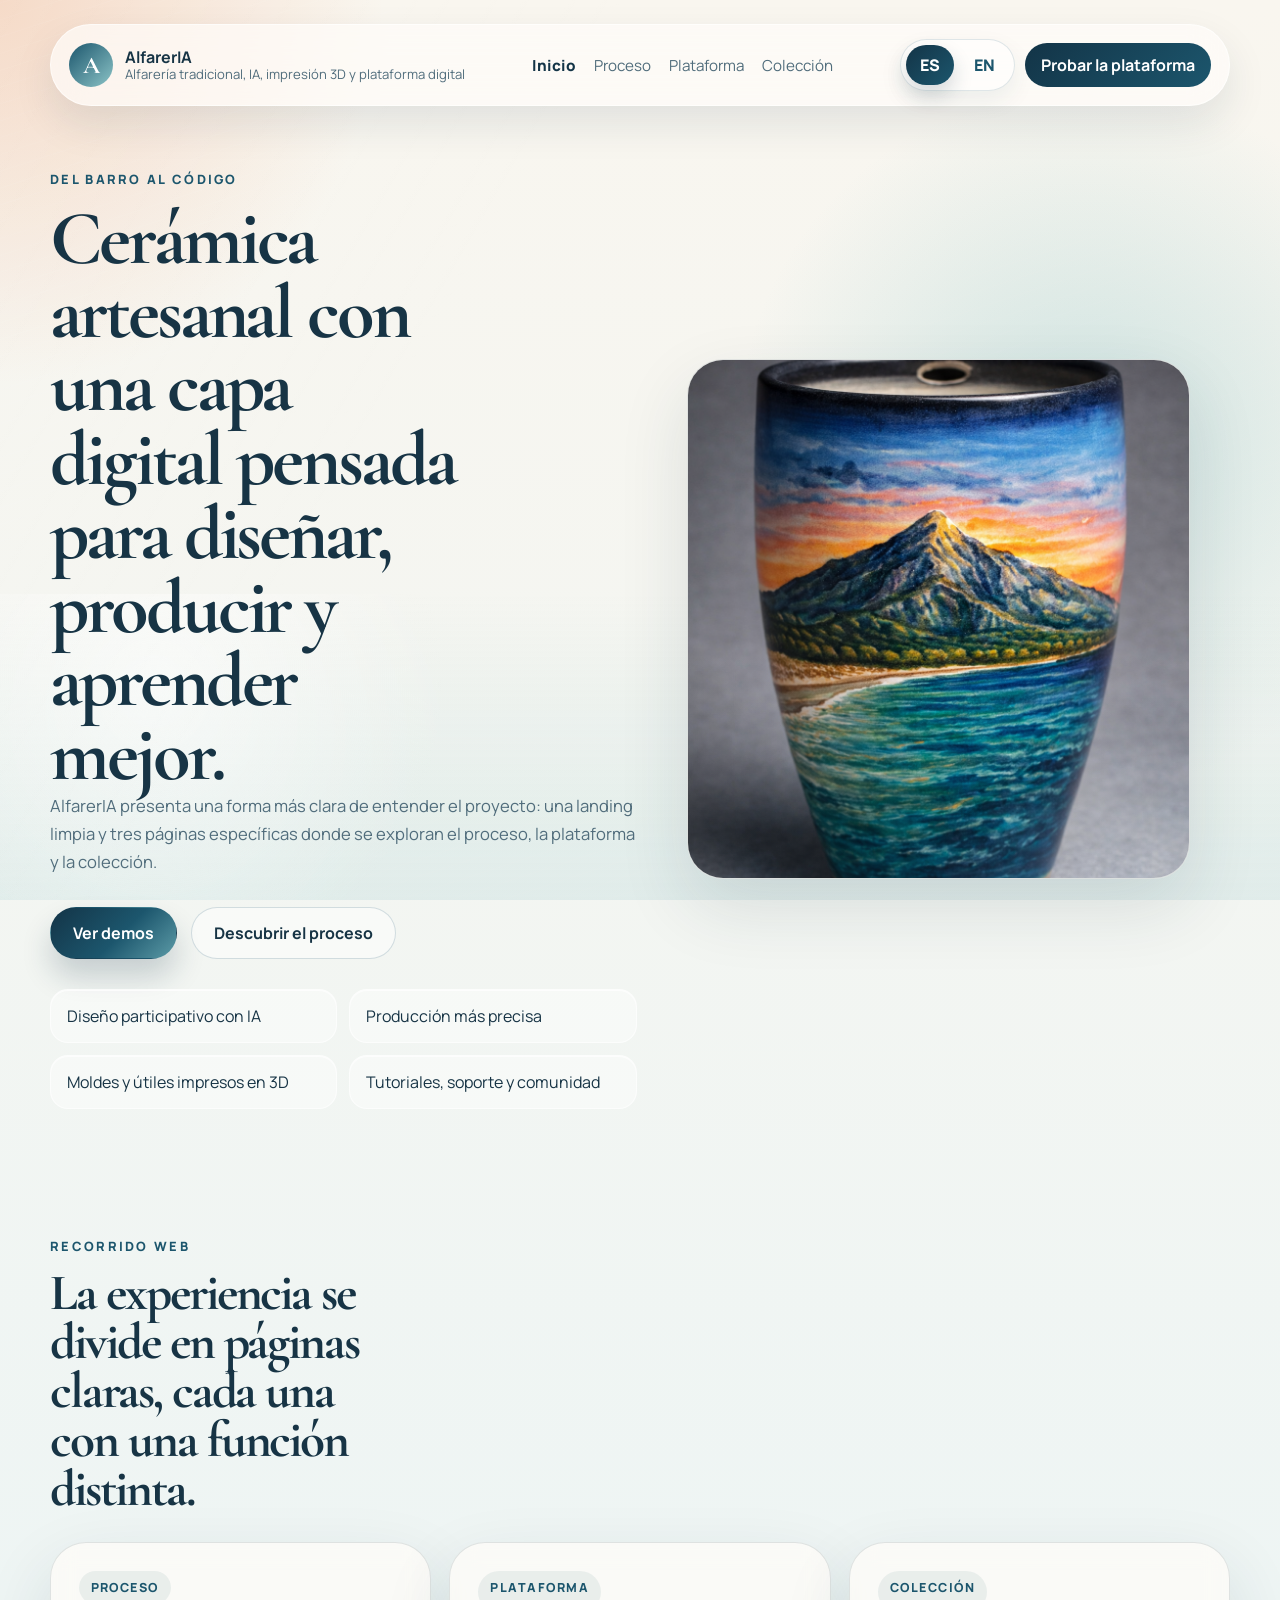
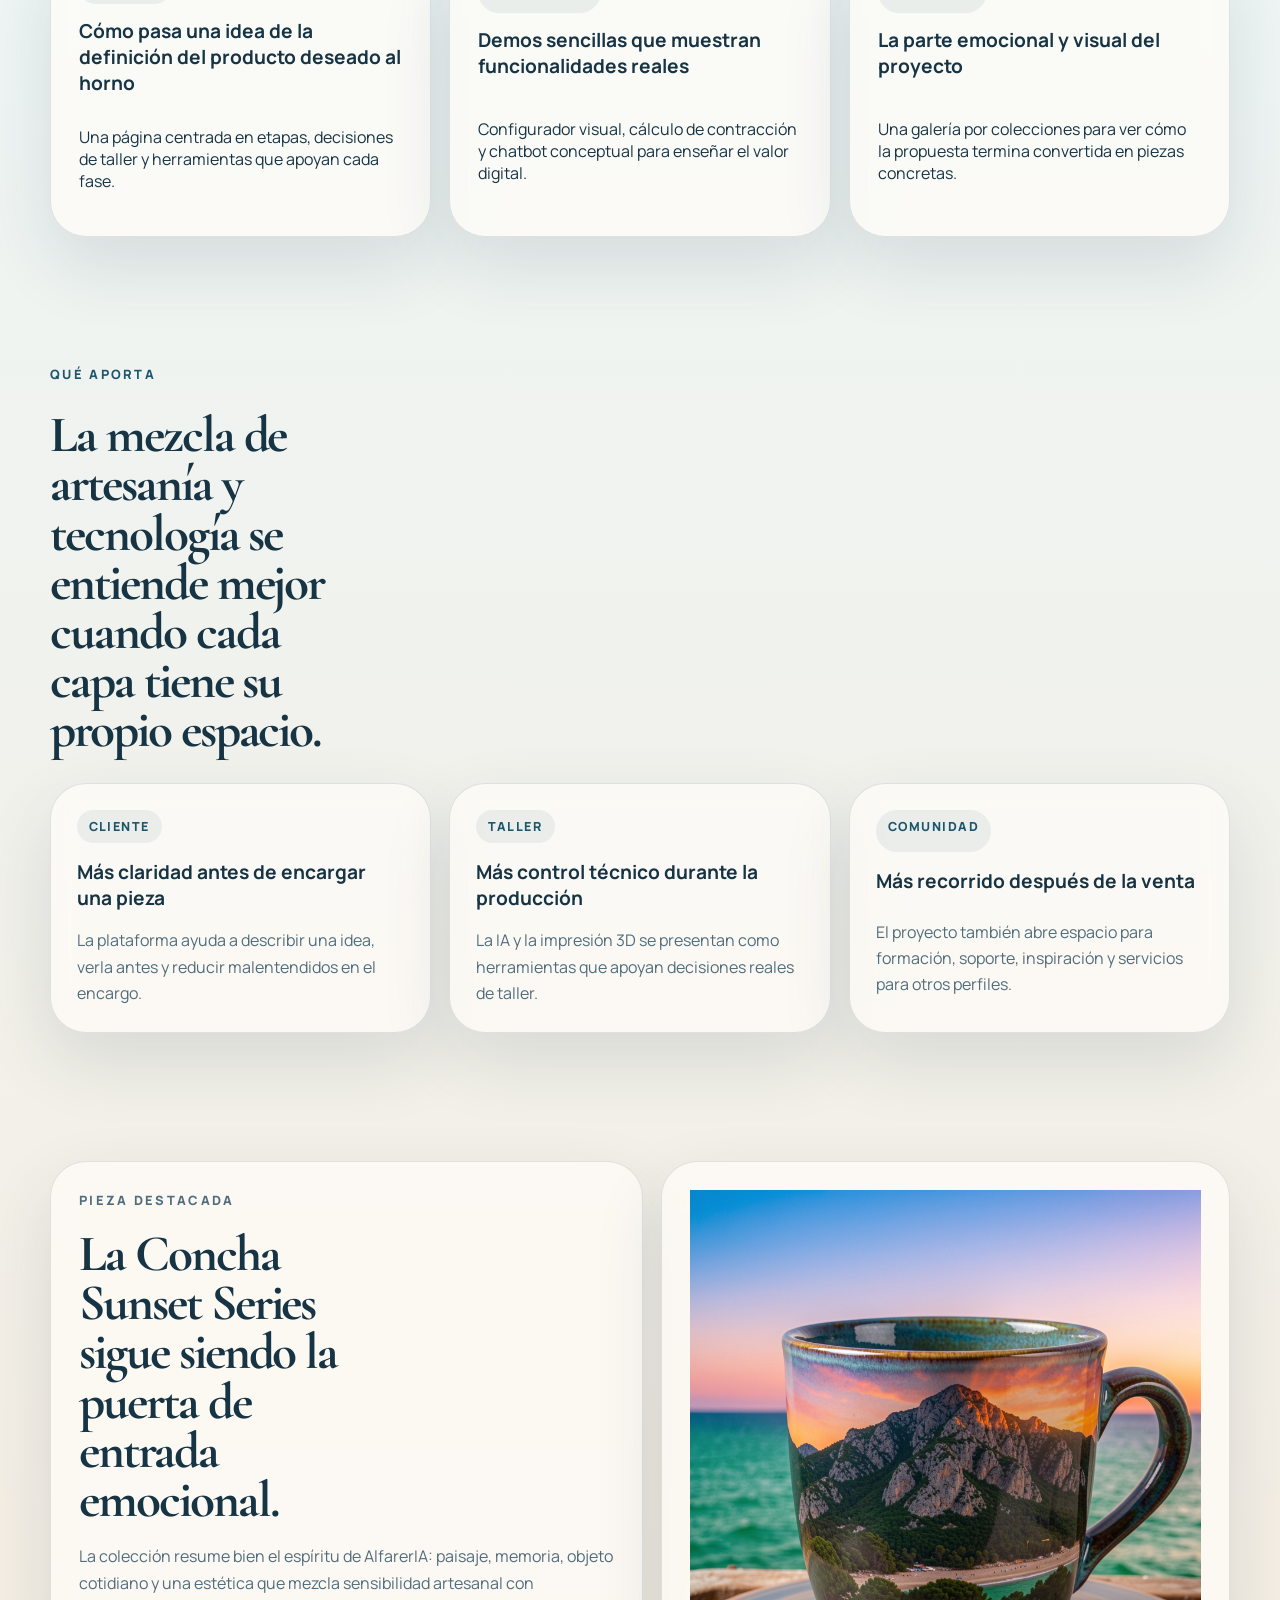
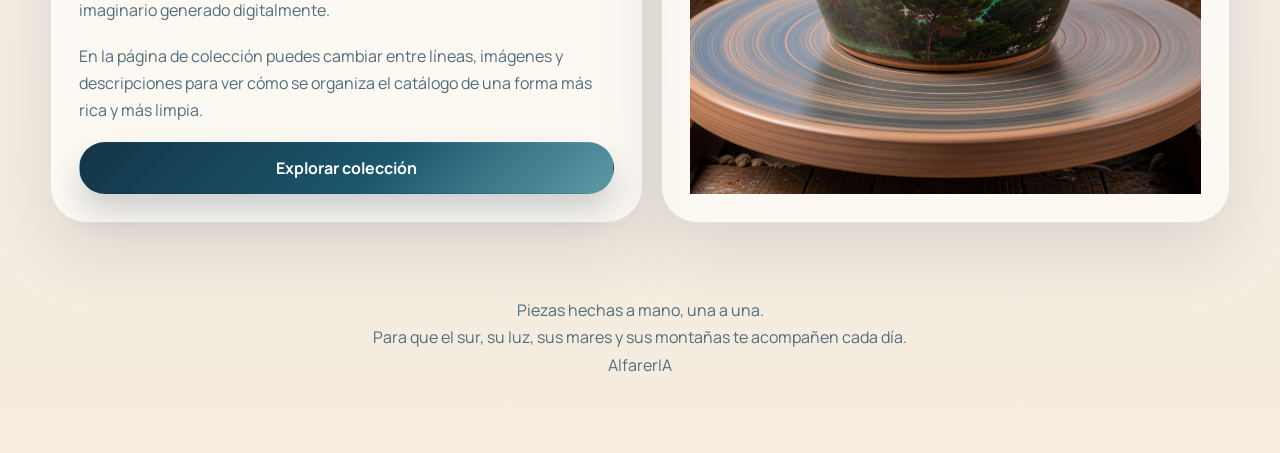
==== commit d01b7643: "Refine landing copy and process terminology" ====
--- a/index.html
+++ b/index.html
@@ -83,10 +83,6 @@
             <p class="eyebrow" id="routes-eyebrow">Recorrido web</p>
             <h2 id="routes-title">La experiencia se divide en páginas claras, cada una con una función distinta.</h2>
           </div>
-          <p class="section-note" id="routes-note">
-            En lugar de apilar toda la información en una sola pantalla, la web separa lo esencial en
-            rutas más lógicas y más fáciles de explorar.
-          </p>
         </div>
 
         <div class="route-grid">
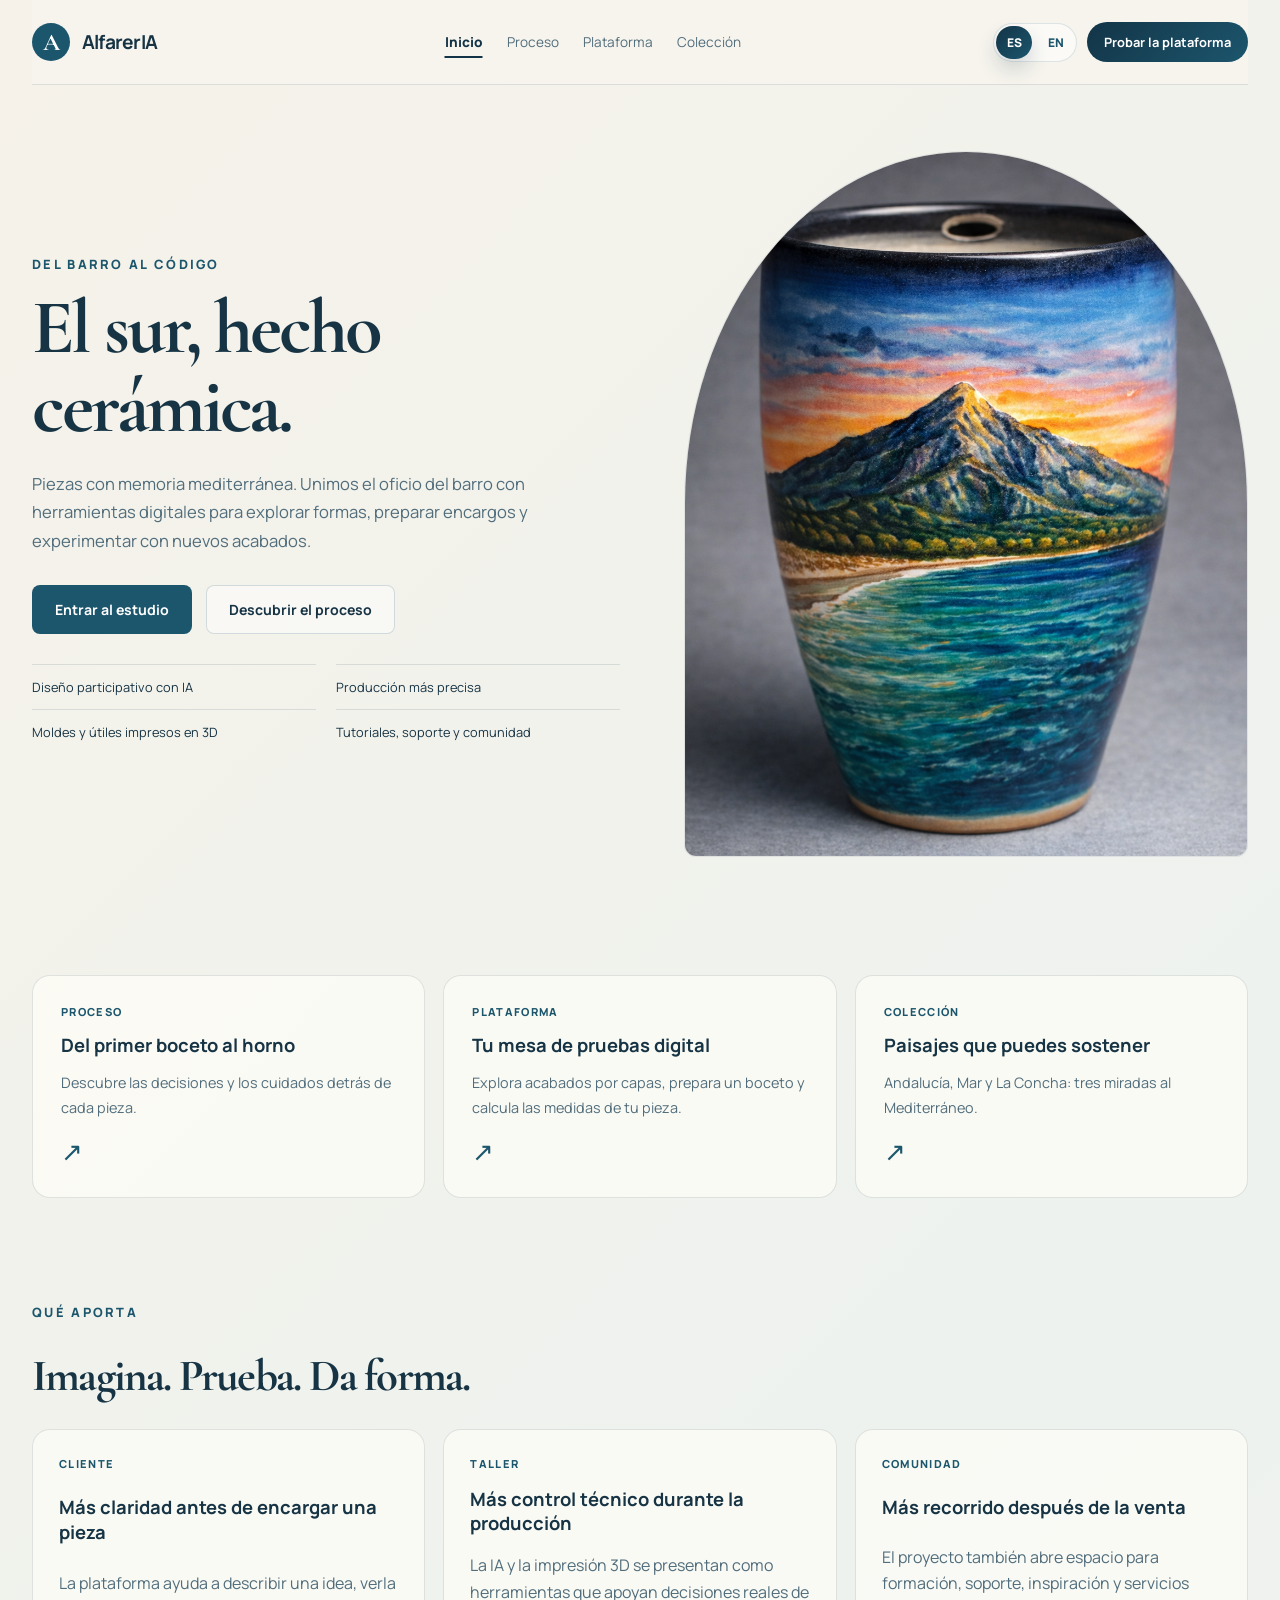
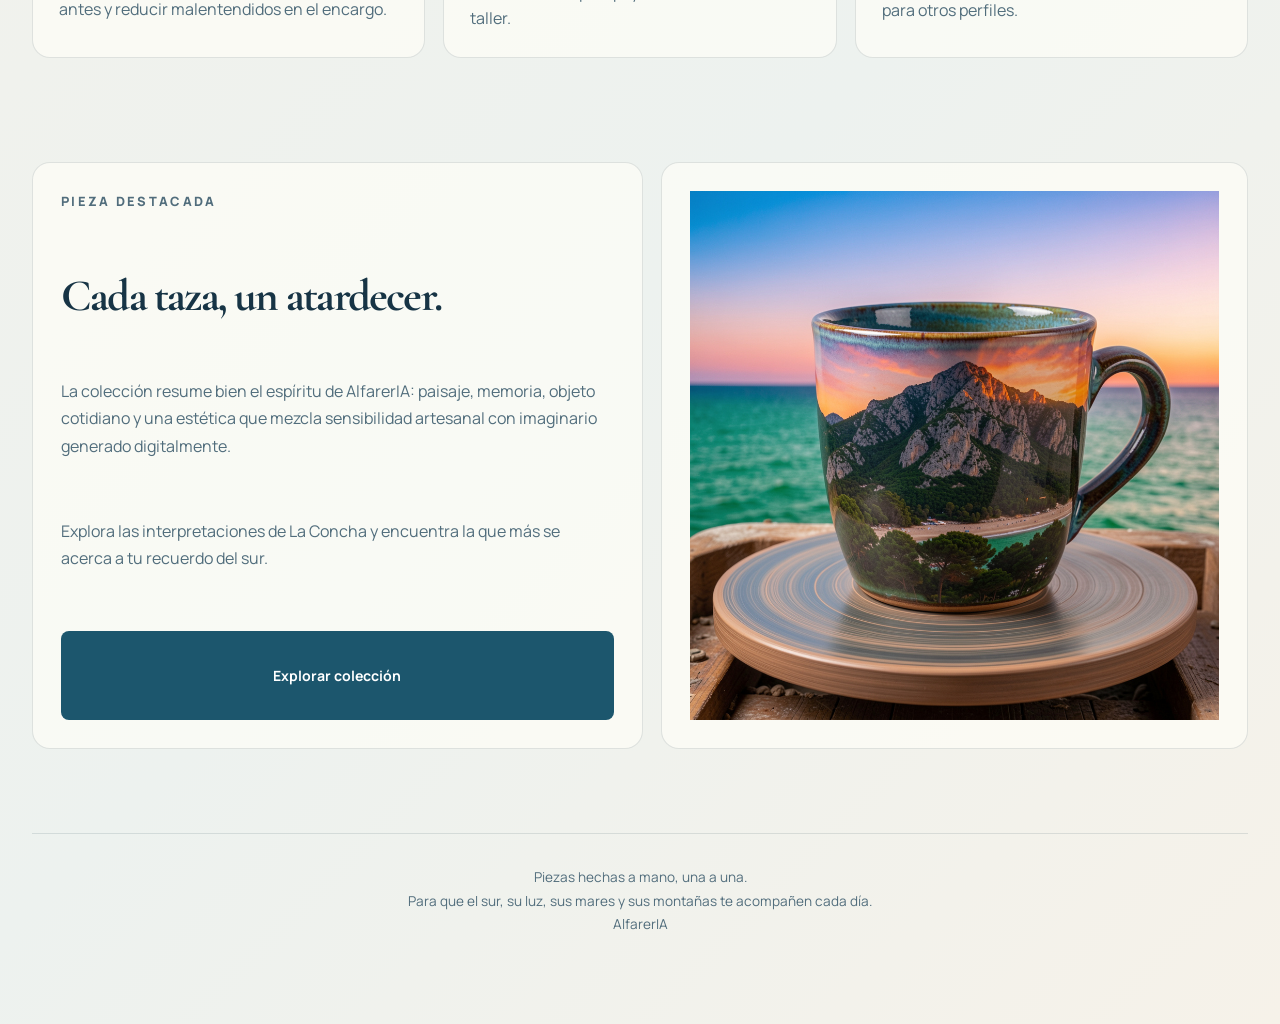
==== commit aa1b562f: "Refresh site and add honest glaze exploration studio" ====
--- a/index.html
+++ b/index.html
@@ -3,7 +3,7 @@
 <head>
   <meta charset="UTF-8">
   <meta name="viewport" content="width=device-width, initial-scale=1.0">
-  <title>AlfarerIA | Landing</title>
+  <title>AlfarerIA | Cerámica con alma mediterránea</title>
   <meta
     name="description"
     content="AlfarerIA une alfarería tradicional, inteligencia artificial e impresión 3D en una experiencia digital con páginas separadas para proceso, plataforma y colección."
@@ -14,7 +14,7 @@
     href="https://fonts.googleapis.com/css2?family=Cormorant+Garamond:wght@500;600;700&family=Manrope:wght@400;500;600;700;800&display=swap"
     rel="stylesheet"
   >
-  <link rel="stylesheet" href="./styles.css">
+  <link rel="stylesheet" href="./styles.css?v=20261001">
 </head>
 <body data-page="home">
   <div class="page-shell">
@@ -47,10 +47,10 @@
       <section class="hero section landing-hero">
         <div class="hero-copy">
           <p class="eyebrow" id="hero-eyebrow">Del barro al código</p>
-          <h1 id="hero-title">Cerámica artesanal con una capa digital pensada para diseñar, producir y aprender mejor.</h1>
+          <h1 id="hero-title">El sur, hecho cerámica.</h1>
           <p class="hero-intro" id="hero-intro">
-            AlfarerIA presenta una forma más clara de entender el proyecto: una landing limpia y tres
-            páginas específicas donde se exploran el proceso, la plataforma y la colección.
+            Piezas con memoria mediterránea. Unimos el oficio del barro con herramientas digitales
+            para explorar formas, preparar encargos y experimentar con nuevos acabados.
           </p>
 
           <div class="hero-actions">
@@ -78,17 +78,10 @@
       </section>
 
       <section class="section">
-        <div class="section-heading split">
-          <div>
-            <p class="eyebrow" id="routes-eyebrow">Recorrido web</p>
-            <h2 id="routes-title">La experiencia se divide en páginas claras, cada una con una función distinta.</h2>
-          </div>
-        </div>
-
         <div class="route-grid">
           <a class="route-card" href="./proceso.html">
             <span class="route-tag" id="route-tag-1">Proceso</span>
-            <h3 id="route-title-1">Cómo pasa una idea del briefing al horno</h3>
+            <h3 id="route-title-1">Cómo pasa una idea de la definición del producto deseado al horno</h3>
             <p id="route-text-1">Una página centrada en etapas, decisiones de taller y herramientas que apoyan cada fase.</p>
           </a>
 
@@ -163,6 +156,7 @@
     </footer>
   </div>
 
-  <script src="./script.js"></script>
+  <script src="./script.js?v=20261001"></script>
+  <script src="./studio.js?v=20261001"></script>
 </body>
 </html>
--- a/styles.css
+++ b/styles.css
@@ -78,9 +78,12 @@
 
 button,
 input,
-select {
+select,
+textarea {
   font: inherit;
 }
+
+/* Studio refresh: quiet surfaces, editorial type and a compact workbench. */
 
 .page-shell {
   position: relative;
@@ -1197,3 +1200,95 @@
     bottom: 0;
   }
 }
+
+:root { --shadow: 0 12px 32px rgba(23,52,69,.045); --radius-xl: 18px; --radius-lg: 16px; }
+body { background: linear-gradient(135deg,#f6f2e9,#edf2ef 65%,#f6f2e9); }
+body::before, body::after { display: none; }
+.page-shell { width: min(1240px, calc(100% - 64px)); margin-top: 0; }
+.topbar { top: 0; z-index: 100; border-radius: 0; border: 0; border-bottom: 1px solid var(--line); background: #f6f4edf5; box-shadow: none; padding: 22px 0; flex-wrap: wrap; }
+.brand { min-width: 160px; }
+.brand-copy strong { font-size: 1.2rem; letter-spacing: -.04em; }
+.brand-copy span { display: none; }
+.brand-mark { width: 38px; height: 38px; background: var(--sea-deep); }
+.nav { gap: 24px; }
+.nav a { font-size: .85rem; }
+.nav a.active { text-decoration: underline; text-underline-offset: 9px; text-decoration-thickness: 2px; }
+.nav-cta { font-size: .8rem; padding: 11px 17px; }
+.lang-switch { box-shadow: none; padding: 2px; }
+.lang-toggle { min-width: 36px; padding: 8px; font-size: .75rem; }
+.section { padding: 52px 0; }
+h1 { max-width: 16ch; font-size: clamp(3.4rem,6vw,6rem); line-height: 1.02; }
+h2 { max-width: 26ch; font-size: clamp(2rem,3.5vw,3.5rem); line-height: 1.08; }
+h3 { line-height: 1.35; font-size: 1.15rem; }
+p { line-height: 1.7; }
+.page-hero { padding: 66px 0 16px; }
+.page-hero h1 { max-width: 21ch; font-size: clamp(3rem,5vw,4.8rem); }
+.page-hero .hero-intro { margin-top: 22px; max-width: 66ch; }
+.hero { min-height: auto; gap: 64px; padding: 66px 0; }
+.hero-intro { margin-top: 24px; }
+.hero-stage-simple { min-height: 0; }
+.hero-stage-simple .hero-frame { position: relative; inset: auto; margin: 0; border-radius: 50% 50% 12px 12px; aspect-ratio: 4/5; box-shadow: none; }
+.hero-highlights { gap: 0 20px; }
+.hero-highlights li { border: 0; border-top: 1px solid var(--line); border-radius: 0; background: none; box-shadow: none; padding: 13px 0; font-size: .8rem; }
+.route-card, .canvas-card, .feature-card, .process-card, .story-card { box-shadow: none; backdrop-filter: none; background: #fffdf8a8; }
+.route-card p { margin: 0; color: var(--ink-soft); font-size: .9rem; }
+.route-card::after { content: '↗'; font-size: 1.6rem; color: var(--sea-deep); }
+.route-tag, .canvas-tag, .feature-tag, .tool-tag, .output-kicker { padding: 0; background: none; border-radius: 0; font-size: .69rem; }
+.button { border-radius: 8px; cursor: pointer; font-size: .88rem; }
+.button.primary { background: var(--sea-deep); box-shadow: none; }
+.footer { border-top: 1px solid var(--line); padding: 32px 0; margin-top: 32px; }
+.footer p { font-size: .85rem; }
+.studio-tabs { display: flex; gap: 6px; border-bottom: 1px solid var(--line); margin-bottom: 24px; overflow-x: auto; }
+.studio-tab { border: 0; border-bottom: 3px solid transparent; background: transparent; padding: 16px 22px; cursor: pointer; color: var(--ink-soft); font-weight: 700; white-space: nowrap; }
+.studio-tab[aria-pressed="true"] { border-color: var(--sea-deep); color: var(--sea-deep); }
+[hidden] { display: none !important; }
+.two-column-shell { grid-template-columns: minmax(0,1fr) minmax(0,1fr); gap: 40px; }
+.tool-shell { background: #fffdf8; box-shadow: none; padding: 32px; backdrop-filter: none; }
+.tool-panel { gap: 22px; }
+.tool-panel > p { margin: 0; color: var(--ink-soft); font-size: .9rem; }
+.tool-panel > h3 { font-family: 'Cormorant Garamond',Georgia,serif; font-size: 2.3rem; font-weight: 600; }
+.output-card { border-radius: 12px; padding: 22px; align-content: start; background: #eef1eb; }
+.output-card p { margin: 0; font-size: .88rem; color: var(--ink-soft); }
+.output-card canvas { width: 100%; height: auto; border-radius: 8px; }
+.control-group input, .control-group select, .control-group textarea { border-radius: 6px; background: #fff; padding: 12px; min-width: 0; }
+.control-group span { font-size: .8rem; }
+.layer-row { display: grid; grid-template-columns: 28px minmax(0,1fr) 74px; gap: 12px; align-items: center; }
+.layer-number { font-size: .75rem; border: 1px solid var(--line); border-radius: 50%; width: 26px; height: 26px; display: grid; place-items: center; }
+.text-button { background: none; border: none; color: var(--sea-deep); cursor: pointer; padding: 0; text-align: left; font-size: .8rem; text-decoration: underline; text-underline-offset: 4px; }
+.studio-small { font-size: .78rem !important; }
+.tool-shell { scroll-margin-top: 130px; }
+.lab-caution { border-left: 2px solid #b99455; padding-left: 14px; }
+details { font-size: .82rem; line-height: 1.7; }
+summary { cursor: pointer; font-weight: 700; }
+details p { margin: 14px 0 !important; }
+.calc-results { grid-template-columns: 1fr; }
+.calc-result-box { border-radius: 8px; }
+.calc-result-box strong { font-size: 2.5rem; font-family: 'Cormorant Garamond',Georgia,serif; }
+:focus-visible { outline: 3px solid #b28246; outline-offset: 4px; }
+[aria-invalid="true"] { border-color: #ac533a !important; }
+@media (max-width: 960px) {
+  .page-shell { width: calc(100% - 40px); }
+  .two-column-shell { grid-template-columns: 1fr; gap: 24px; }
+  .hero { gap: 32px; }
+  .hero-stage-simple { max-width: 560px; width: 100%; justify-self: center; }
+  .topbar { gap: 18px; }
+  .nav-actions { margin-left: auto; }
+}
+@media (max-width: 840px) {
+  .topbar { position: sticky; padding: 14px 0; gap: 12px; }
+  .nav { order: 3; width: 100%; justify-content: space-between; gap: 8px; }
+  .nav-actions { width: auto; flex-direction: row; }
+  .nav-actions .nav-cta { display: none; }
+  .lang-switch { width: auto; }
+  .section { padding: 34px 0; }
+  .hero-stage-simple { min-height: 0; }
+  .hero-stage-simple .hero-frame { inset: auto; }
+  .tool-shell { padding: 18px; }
+  .studio-tab { padding: 14px 12px; font-size: .8rem; }
+  .layer-row { grid-template-columns: minmax(0,1fr) 64px; gap: 10px; }
+  .layer-number { display: none; }
+  .page-hero h1 { font-size: 3rem; }
+}
+@media (prefers-reduced-motion: reduce) {
+  *, *::before, *::after { animation: none !important; transition: none !important; scroll-behavior: auto !important; }
+}
